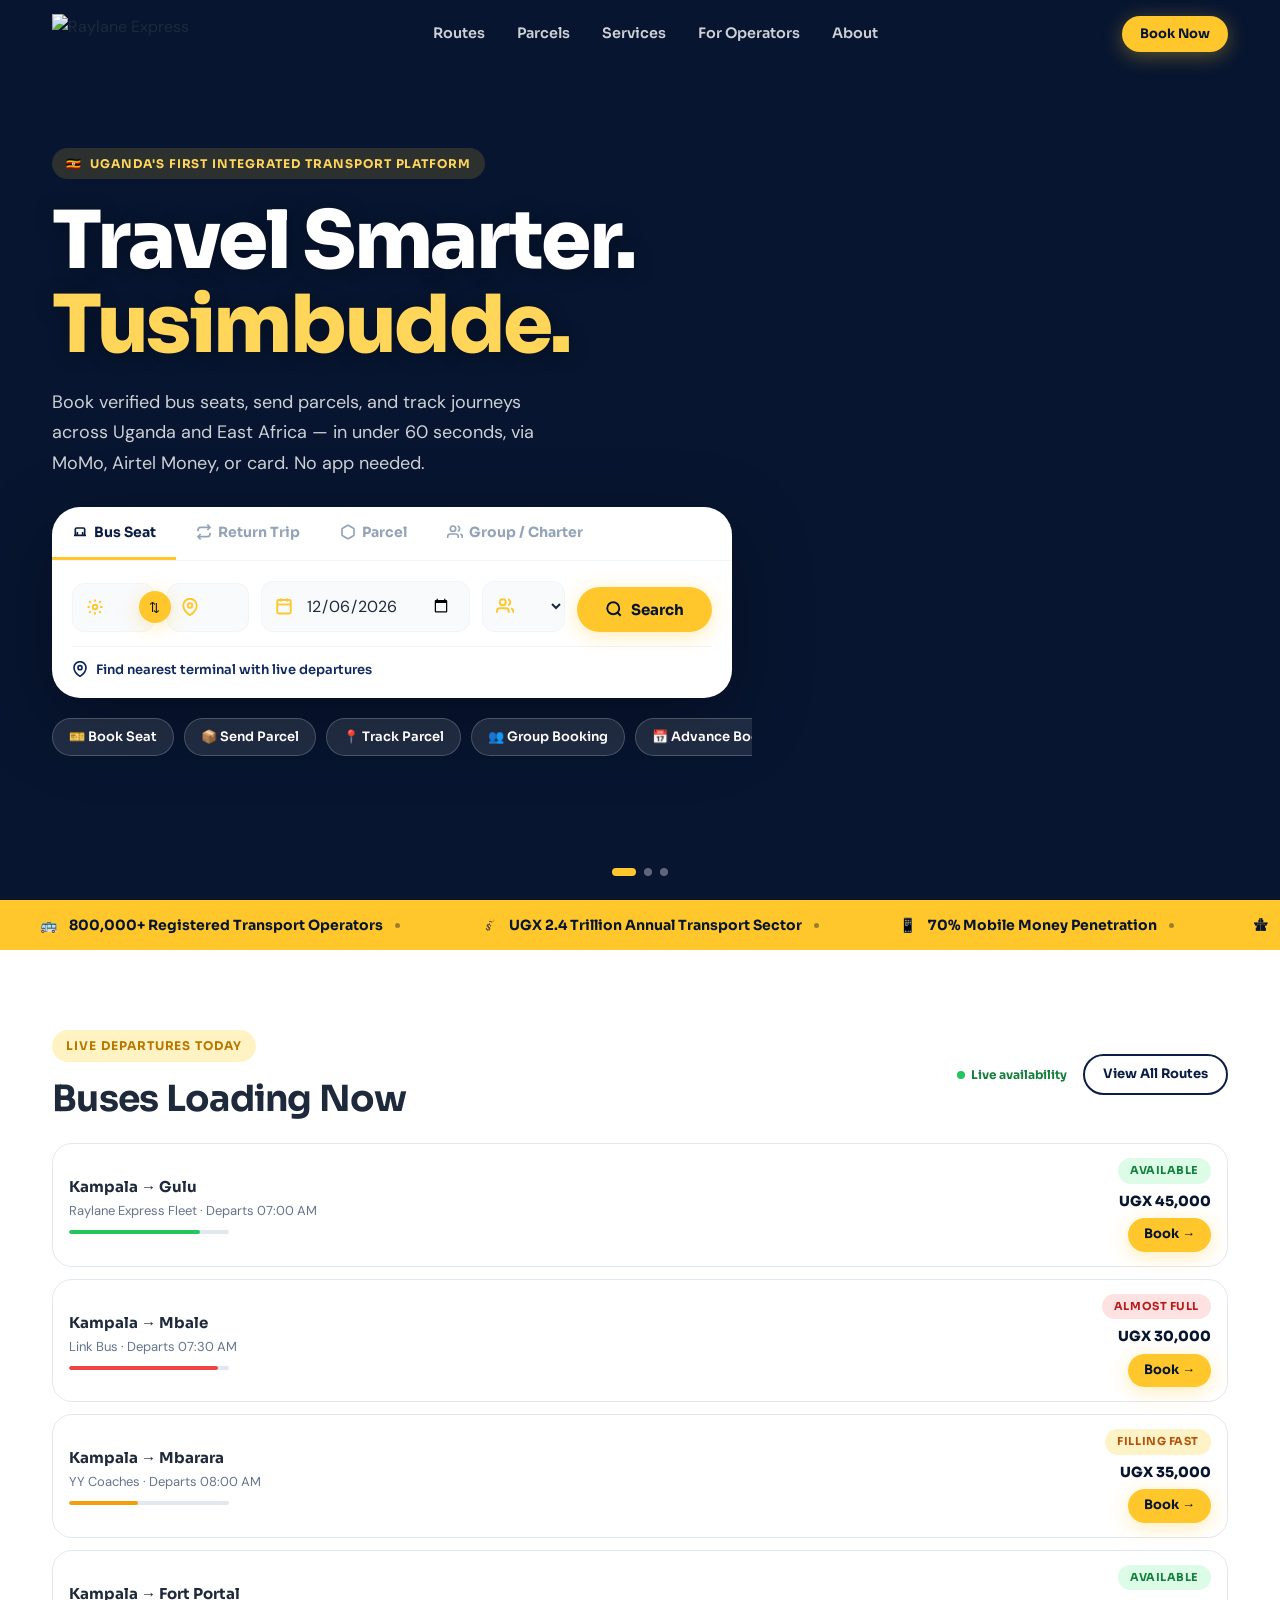
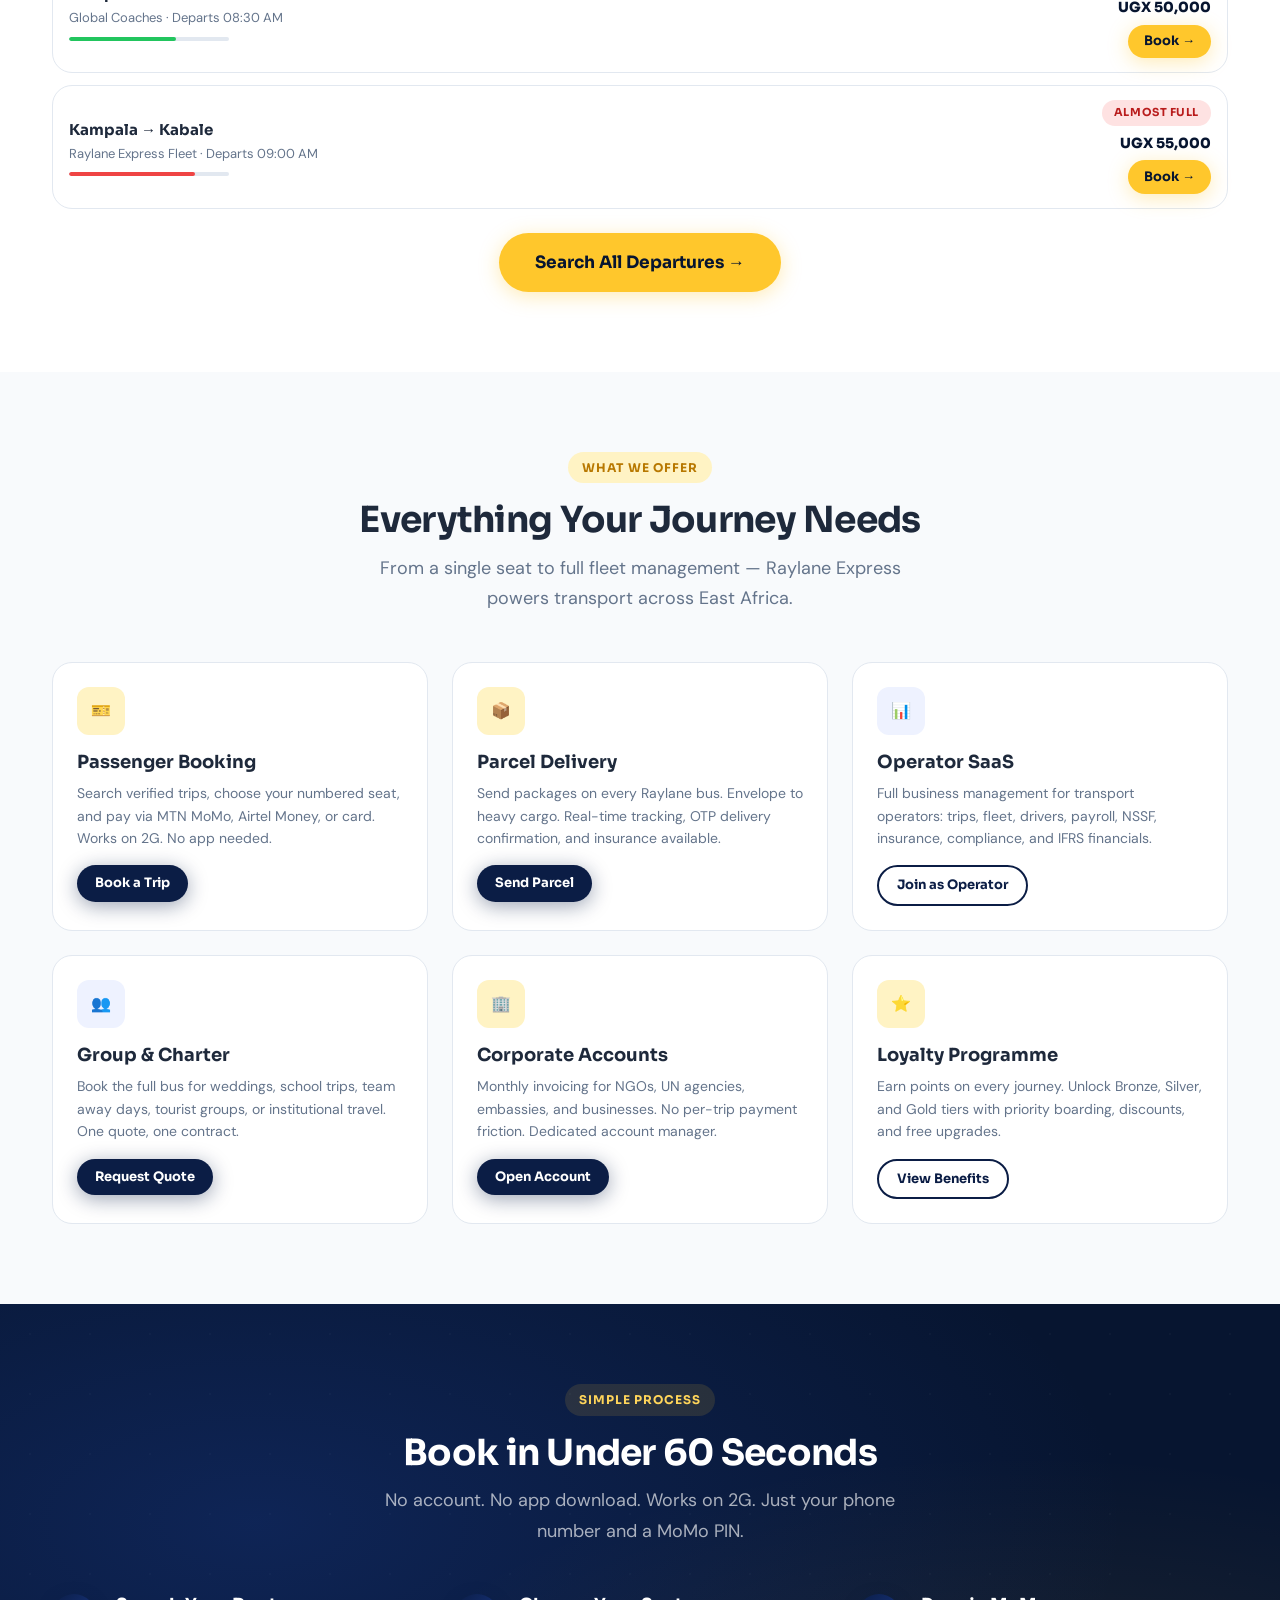
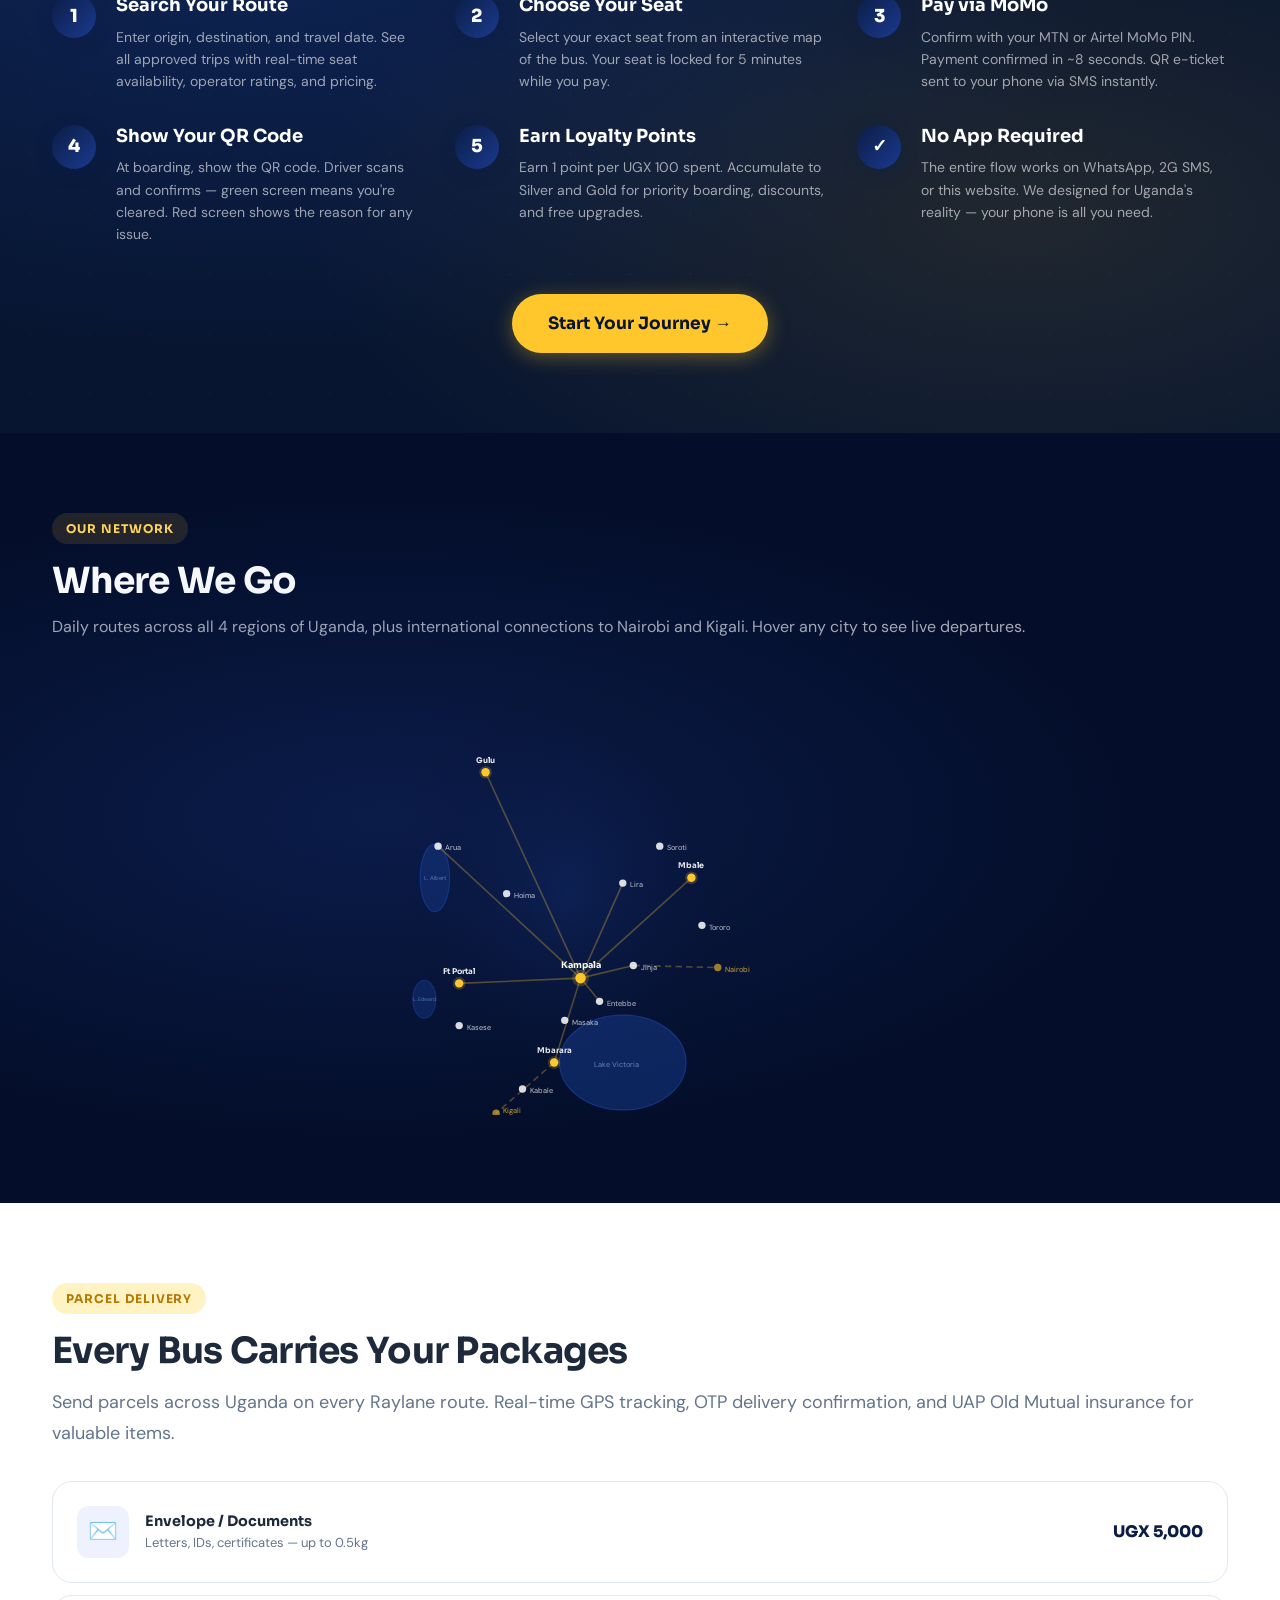
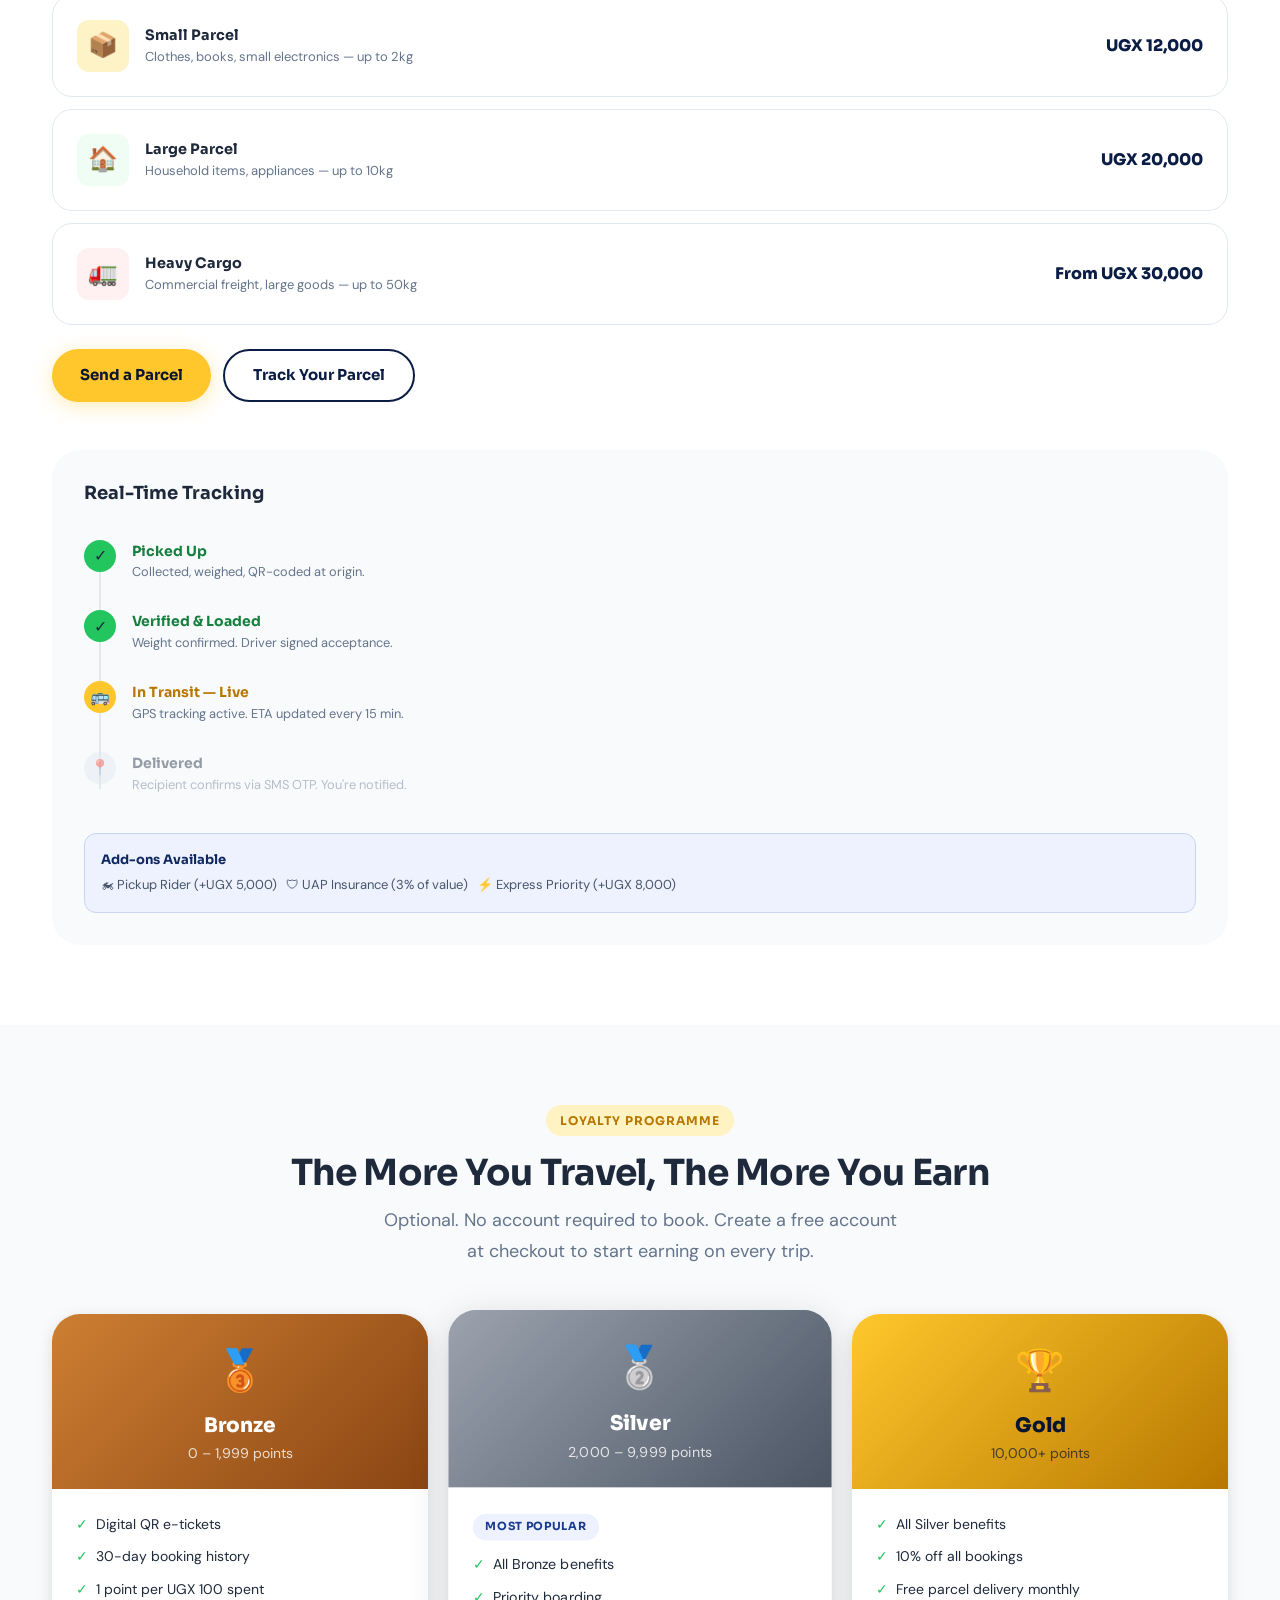
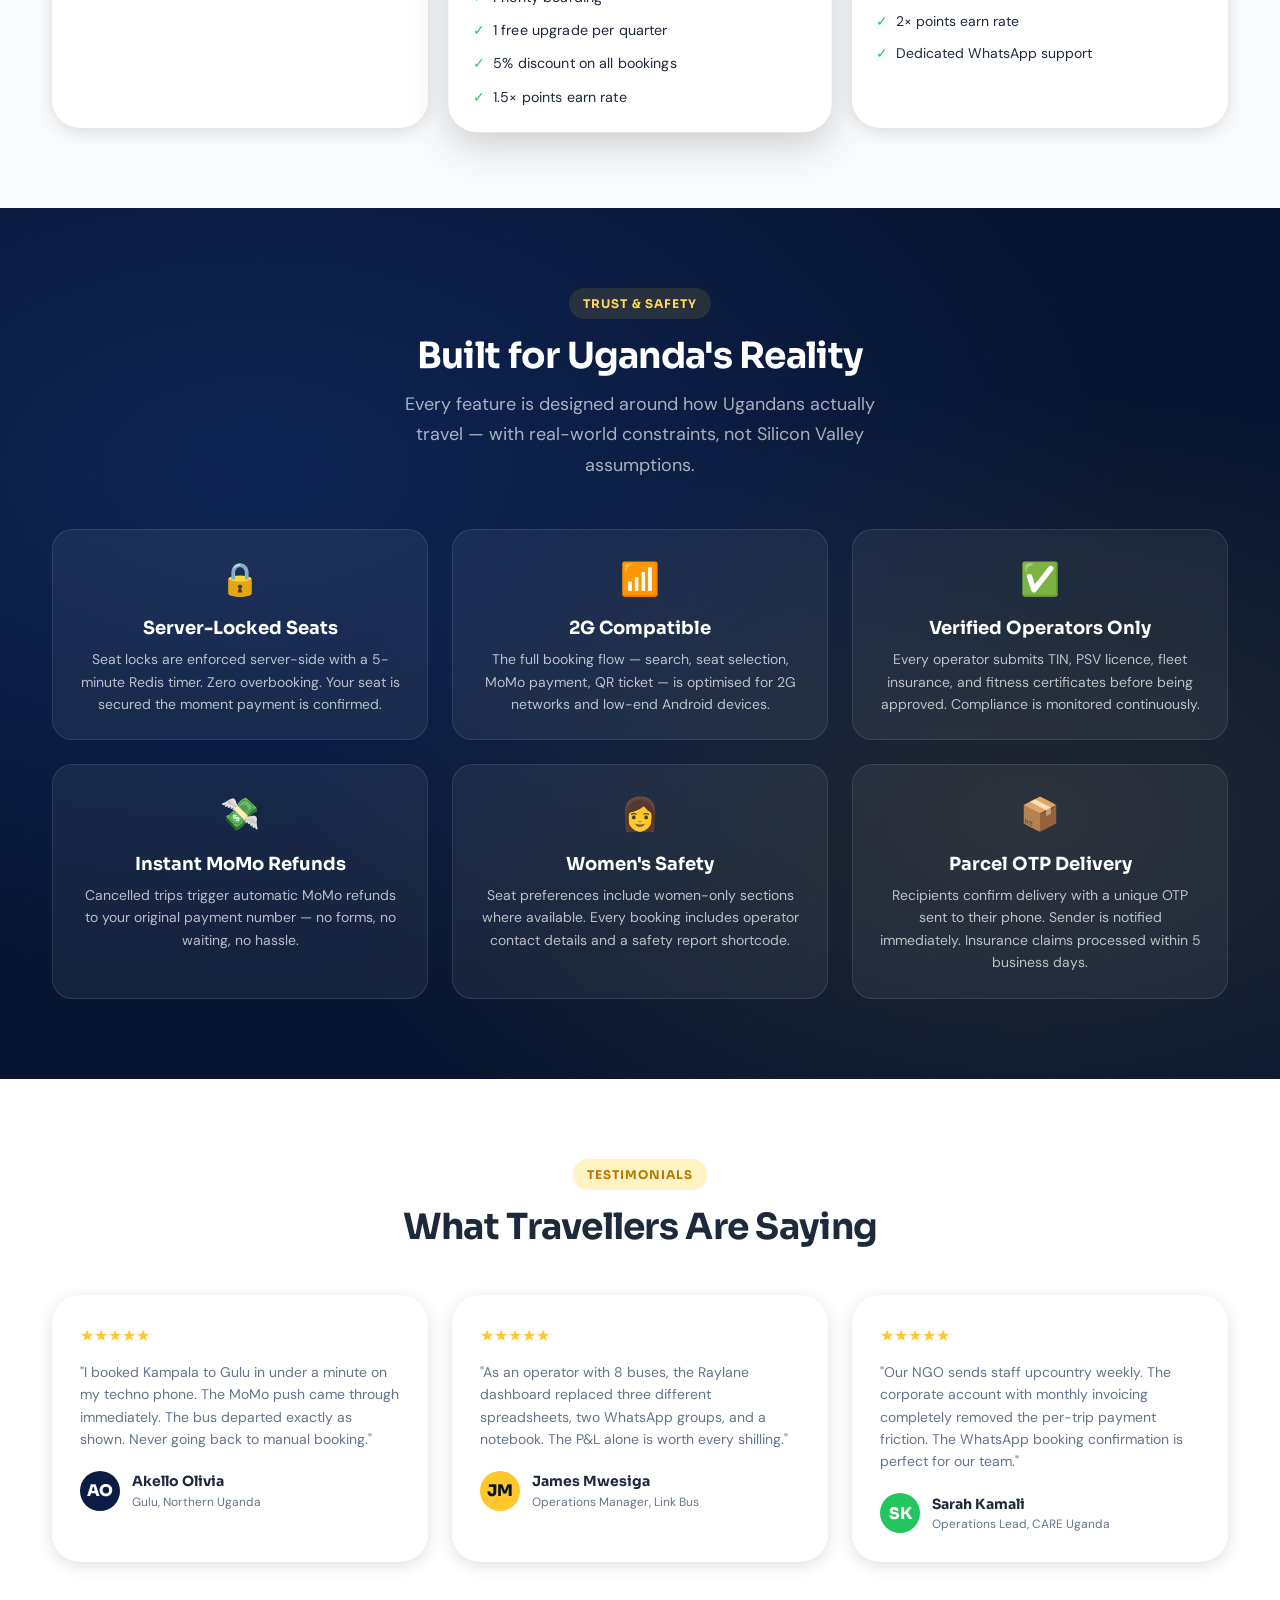
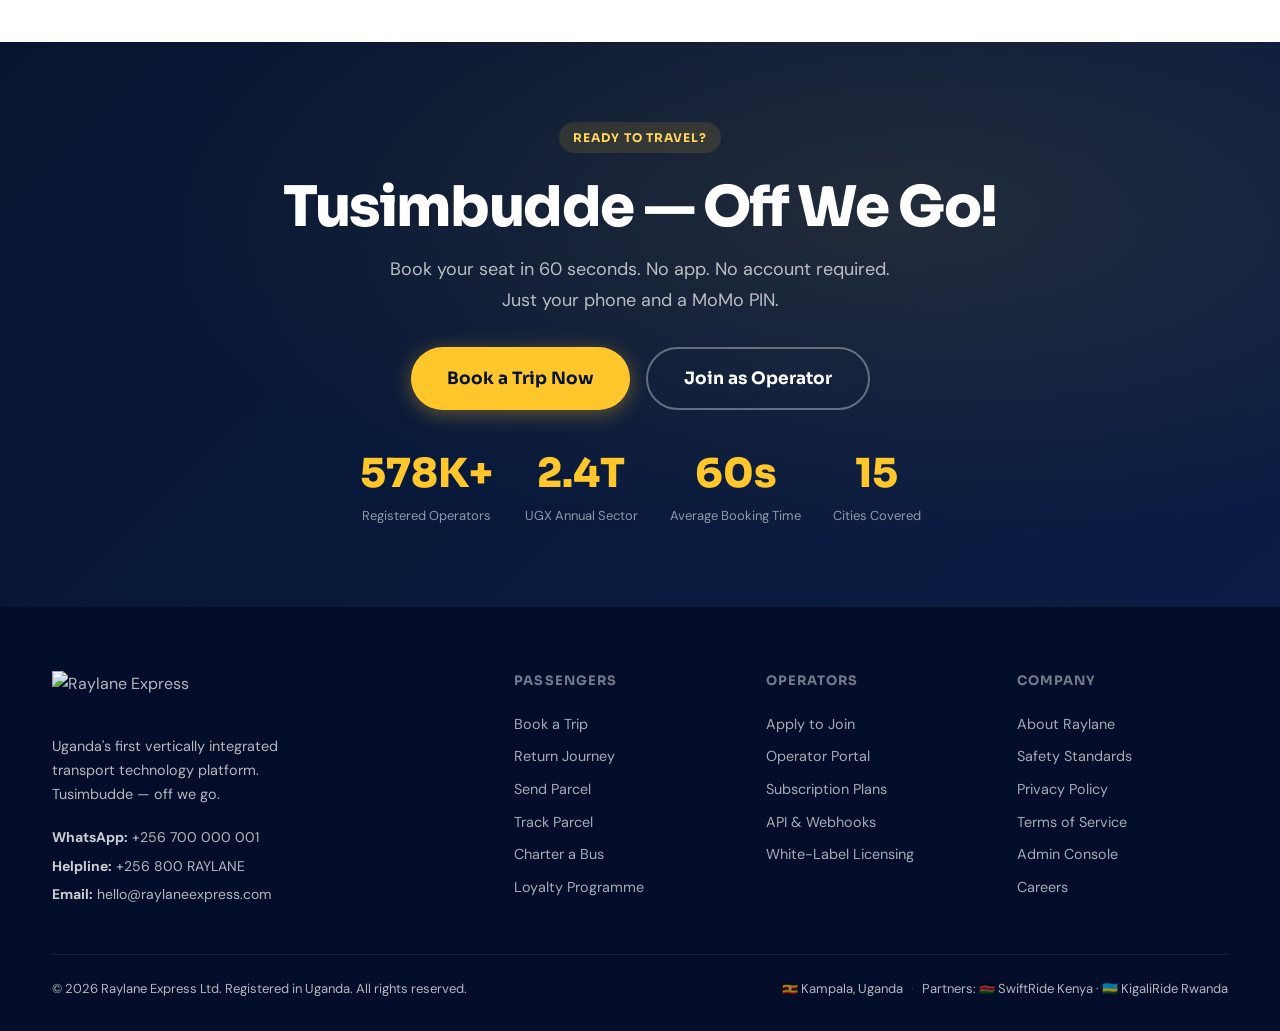
==== index.html @ 6b81fa7b "Add files via upload AA1" ====
<!DOCTYPE html>
<html lang="en">
<head>
<meta charset="UTF-8">
<meta name="viewport" content="width=device-width, initial-scale=1.0, viewport-fit=cover">
<meta name="theme-color" content="#071530">
<meta name="description" content="Raylane Express — Uganda's premium transport platform. Book bus seats, send parcels, and manage fleet operations across East Africa. Tusimbudde!">
<meta property="og:title" content="Raylane Express — Tusimbudde">
<meta property="og:description" content="Uganda's first vertically integrated transport technology platform.">
<meta property="og:image" content="https://images.unsplash.com/photo-1544620347-c4fd4a3d5957?w=1200">
<link rel="icon" type="image/png" href="Raylane_express.png">
<link rel="apple-touch-icon" href="Raylane_express.png">
<title>Raylane Express — Tusimbudde</title>
<link rel="preconnect" href="https://fonts.googleapis.com">
<link rel="preconnect" href="https://fonts.gstatic.com" crossorigin>
<link href="https://fonts.googleapis.com/css2?family=Sora:wght@300;400;500;600;700;800&family=DM+Sans:wght@300;400;500;600;700&display=swap" rel="stylesheet">
<link rel="stylesheet" href="styles.css">
<style>
/* ── PAGE-SPECIFIC OVERRIDES ── */

/* Hero slides */
.hero {
  min-height: 100svh;
  position: relative;
}
.hero-slides {
  position: absolute;
  inset: 0;
  z-index: 0;
}
.hero-slide {
  position: absolute;
  inset: 0;
  background-size: cover;
  background-position: center;
  opacity: 0;
  transition: opacity 1.2s ease;
}
.hero-slide.active { opacity: 1; }

.hero-overlay {
  position: absolute;
  inset: 0;
  background:
    linear-gradient(to right, rgba(7,21,48,0.90) 0%, rgba(7,21,48,0.50) 100%),
    linear-gradient(to top, rgba(7,21,48,0.70) 0%, transparent 50%);
  z-index: 1;
}

.hero-content {
  position: relative;
  z-index: 2;
  padding: 100px 0 120px;
}

@media (min-width: 768px) {
  .hero-content { padding: 120px 0 80px; }
}

/* Slide indicators */
.slide-indicators {
  position: absolute;
  bottom: 1.5rem;
  left: 50%;
  transform: translateX(-50%);
  display: flex;
  gap: 0.5rem;
  z-index: 3;
}
.slide-dot {
  width: 8px; height: 8px;
  border-radius: 50%;
  background: rgba(255,255,255,0.35);
  cursor: pointer;
  transition: all 0.3s ease;
}
.slide-dot.active {
  width: 24px;
  border-radius: 4px;
  background: var(--gold-500);
}

/* Map section */
.map-section {
  background: var(--blue-950);
  padding: 5rem 0;
  position: relative;
  overflow: hidden;
}
.map-section::before {
  content: '';
  position: absolute;
  inset: 0;
  background-image: radial-gradient(at 30% 50%, rgba(37,83,199,0.2) 0%, transparent 60%);
}

.uganda-map-container {
  position: relative;
  width: 100%;
  max-width: 520px;
  margin: 0 auto;
}

.map-city-panel {
  background: rgba(255,255,255,0.07);
  backdrop-filter: blur(16px);
  border: 1px solid rgba(255,255,255,0.12);
  border-radius: var(--radius-xl);
  padding: 1.25rem;
  color: var(--white);
  transition: all 0.3s ease;
}

/* Route cards strip */
.routes-strip {
  display: flex;
  gap: 1rem;
  overflow-x: auto;
  padding-bottom: 0.5rem;
  scrollbar-width: none;
}
.routes-strip::-webkit-scrollbar { display: none; }

.route-card {
  flex-shrink: 0;
  width: 200px;
  border-radius: var(--radius-lg);
  overflow: hidden;
  position: relative;
  cursor: pointer;
  transition: transform 0.2s ease;
}
.route-card:hover { transform: translateY(-4px); }
.route-card-img {
  width: 100%;
  aspect-ratio: 4/3;
  object-fit: cover;
}
.route-card-info {
  position: absolute;
  bottom: 0; left: 0; right: 0;
  background: linear-gradient(to top, rgba(7,21,48,0.92), transparent);
  padding: 1.25rem 0.875rem 0.875rem;
  color: var(--white);
}

/* Operators section */
.operator-card {
  background: var(--white);
  border: 1.5px solid var(--gray-200);
  border-radius: var(--radius-lg);
  padding: 1.5rem;
  display: flex;
  flex-direction: column;
  gap: 0.5rem;
  transition: all 0.25s ease;
}
.operator-card:hover {
  border-color: var(--gold-500);
  box-shadow: 0 8px 30px rgba(255,199,44,0.12);
  transform: translateY(-2px);
}

/* How it works steps */
.how-step {
  display: flex;
  gap: 1.25rem;
  align-items: flex-start;
}
.step-num {
  width: 44px; height: 44px;
  flex-shrink: 0;
  background: linear-gradient(135deg, var(--blue-800), var(--blue-600));
  color: var(--white);
  border-radius: 50%;
  display: flex; align-items: center; justify-content: center;
  font-family: var(--font-display);
  font-size: 1.125rem;
  font-weight: 800;
  box-shadow: 0 4px 16px rgba(11,29,69,0.35);
}

/* Testimonials */
.testimonial-card {
  background: var(--white);
  border-radius: var(--radius-xl);
  padding: 1.75rem;
  box-shadow: var(--shadow-md);
  transition: transform 0.2s ease;
}
.testimonial-card:hover { transform: translateY(-3px); }

/* Parcel pricing */
.parcel-tier {
  background: var(--white);
  border: 1.5px solid var(--gray-200);
  border-radius: var(--radius-lg);
  padding: 1.5rem;
  display: flex;
  align-items: center;
  gap: 1rem;
  transition: all 0.2s ease;
}
.parcel-tier:hover {
  border-color: var(--blue-400);
  box-shadow: var(--shadow-md);
}
.parcel-icon {
  width: 52px; height: 52px;
  border-radius: var(--radius-md);
  display: flex; align-items: center; justify-content: center;
  font-size: 1.5rem;
  flex-shrink: 0;
}

/* Trust cards */
.trust-card {
  background: rgba(255,255,255,0.06);
  border: 1px solid rgba(255,255,255,0.10);
  border-radius: var(--radius-lg);
  padding: 1.5rem;
  text-align: center;
  color: var(--white);
  transition: all 0.25s ease;
}
.trust-card:hover {
  background: rgba(255,255,255,0.10);
  transform: translateY(-2px);
}
.trust-card .icon {
  font-size: 2rem;
  margin-bottom: 0.75rem;
  display: block;
}

/* Departures live strip */
.departures-strip {
  display: flex;
  flex-direction: column;
  gap: 0.75rem;
}
.departure-row {
  display: flex;
  align-items: center;
  justify-content: space-between;
  padding: 0.875rem 1rem;
  background: var(--white);
  border: 1px solid var(--gray-200);
  border-radius: var(--radius-lg);
  gap: 0.75rem;
  cursor: pointer;
  transition: all 0.2s ease;
}
.departure-row:hover {
  border-color: var(--blue-400);
  box-shadow: var(--shadow-sm);
}

/* Footer */
footer {
  background: var(--blue-950);
  color: rgba(255,255,255,0.70);
  padding: 4rem 0 2rem;
}
.footer-grid {
  display: grid;
  grid-template-columns: 1fr;
  gap: 2.5rem;
}
@media (min-width: 640px) { .footer-grid { grid-template-columns: 1fr 1fr; } }
@media (min-width: 1024px) { .footer-grid { grid-template-columns: 2fr 1fr 1fr 1fr; } }
.footer-heading {
  font-family: var(--font-display);
  font-size: 0.8125rem;
  font-weight: 700;
  letter-spacing: 0.08em;
  text-transform: uppercase;
  color: rgba(255,255,255,0.45);
  margin-bottom: 1rem;
}
.footer-link {
  display: block;
  font-size: 0.9rem;
  color: rgba(255,255,255,0.65);
  padding: 0.3rem 0;
  transition: color 0.2s ease;
  text-decoration: none;
}
.footer-link:hover { color: var(--gold-400); }
.footer-bottom {
  border-top: 1px solid rgba(255,255,255,0.08);
  padding-top: 1.5rem;
  margin-top: 3rem;
  display: flex;
  flex-direction: column;
  gap: 0.75rem;
  align-items: center;
  text-align: center;
  font-size: 0.8125rem;
}
@media (min-width: 768px) {
  .footer-bottom { flex-direction: row; justify-content: space-between; text-align: left; }
}

/* Loyalty tiers */
.loyalty-tier {
  background: var(--white);
  border-radius: var(--radius-xl);
  overflow: hidden;
  box-shadow: var(--shadow-md);
  transition: transform 0.25s ease;
}
.loyalty-tier:hover { transform: translateY(-4px); }
.loyalty-tier-header {
  padding: 1.5rem;
  color: var(--white);
  text-align: center;
}
.loyalty-tier-body {
  padding: 1.5rem;
}

/* Nearby terminal */
#nearbyTerminalCard {
  display: none;
}
#nearbyTerminalCard.visible {
  display: flex;
}
</style>
</head>
<body>

<!-- ═══════════════════════════════════════════
     NAVBAR
═══════════════════════════════════════════ -->
<nav class="navbar" role="navigation" aria-label="Main navigation">
  <div class="navbar-inner">
    <a href="index.html" class="navbar-logo" aria-label="Raylane Express Home">
      <img src="Raylane_express.png" alt="Raylane Express" height="40">
    </a>

    <div class="navbar-links">
      <a href="#routes">Routes</a>
      <a href="#parcels">Parcels</a>
      <a href="#services">Services</a>
      <a href="apply.html">For Operators</a>
      <a href="#about">About</a>
    </div>

    <div class="navbar-actions">
      <a href="book.html" class="btn btn-gold btn-sm">Book Now</a>
      <a href="operator.html" class="btn btn-ghost btn-sm" style="display:none;" id="navOperatorBtn">Operator Portal</a>
      <button class="mobile-menu-btn" aria-label="Open menu" aria-expanded="false">
        <span></span><span></span><span></span>
      </button>
    </div>
  </div>
</nav>

<!-- Mobile Drawer -->
<div class="mobile-drawer" id="mobileDrawer" role="dialog" aria-modal="true" aria-label="Navigation menu">
  <div class="mobile-drawer-overlay"></div>
  <div class="mobile-drawer-panel">
    <div style="display:flex;justify-content:space-between;align-items:center;">
      <img src="Raylane_express.png" alt="Raylane Express" style="height:32px;">
      <button class="mobile-drawer-close" aria-label="Close menu" style="background:none;border:none;color:rgba(255,255,255,0.7);font-size:1.5rem;cursor:pointer;">&times;</button>
    </div>
    <nav class="mobile-drawer-links" aria-label="Mobile navigation">
      <a href="index.html">🏠 Home</a>
      <a href="book.html">🎫 Book a Trip</a>
      <a href="#routes">🗺 Routes</a>
      <a href="#parcels">📦 Send Parcel</a>
      <a href="#services">⭐ Services</a>
      <a href="apply.html">🚌 Join as Operator</a>
      <a href="operator.html">💼 Operator Portal</a>
      <a href="admin.html">⚙️ Admin Console</a>
      <a href="#about">ℹ️ About</a>
    </nav>
    <div style="margin-top:2rem;">
      <a href="book.html" class="btn btn-gold w-full" style="width:100%;justify-content:center;">Book a Trip Now →</a>
    </div>
    <div style="margin-top:1rem;padding:1rem;background:rgba(255,199,44,0.08);border-radius:12px;border:1px solid rgba(255,199,44,0.15);">
      <div style="font-family:var(--font-display);font-size:0.75rem;font-weight:700;color:var(--gold-500);margin-bottom:0.5rem;">NEED HELP?</div>
      <div style="font-size:0.875rem;color:rgba(255,255,255,0.7);">WhatsApp: <strong style="color:white;">+256 700 000 001</strong></div>
      <div style="font-size:0.875rem;color:rgba(255,255,255,0.7);">SMS / Call: <strong style="color:white;">+256 800 RAYLANE</strong></div>
    </div>
  </div>
</div>

<!-- ═══════════════════════════════════════════
     HERO SECTION
═══════════════════════════════════════════ -->
<section class="hero" aria-label="Book your journey">
  <div class="hero-slides" id="heroSlides" aria-hidden="true">
    <div class="hero-slide active" style="background-image:url('https://images.unsplash.com/photo-1544620347-c4fd4a3d5957?auto=format&fit=crop&w=1400&q=80')"></div>
    <div class="hero-slide"        style="background-image:url('https://images.unsplash.com/photo-1484503793037-5c9644d6a36a?auto=format&fit=crop&w=1400&q=80')"></div>
    <div class="hero-slide"        style="background-image:url('https://images.unsplash.com/photo-1506905925346-21bda4d32df4?auto=format&fit=crop&w=1400&q=80')"></div>
  </div>
  <div class="hero-overlay" aria-hidden="true"></div>

  <div class="hero-content">
    <div class="container">
      <div style="max-width:700px;margin-bottom:2rem;">
        <div class="section-label" style="background:rgba(255,199,44,0.15);color:var(--gold-400);margin-bottom:1.25rem;">
          <span>🇺🇬</span> Uganda's First Integrated Transport Platform
        </div>
        <h1 class="display-xl text-white" style="margin-bottom:1.25rem;text-shadow:0 2px 20px rgba(0,0,0,0.3);">
          Travel Smarter.<br><span style="color:var(--gold-400);">Tusimbudde.</span>
        </h1>
        <p class="body-lg" style="color:rgba(255,255,255,0.80);max-width:520px;margin-bottom:1.75rem;">
          Book verified bus seats, send parcels, and track journeys across Uganda and East Africa — in under 60 seconds, via MoMo, Airtel Money, or card. No app needed.
        </p>

        <!-- Search Widget -->
        <div class="search-widget" style="max-width:680px;">
          <div class="search-tabs" role="tablist">
            <button class="search-tab active" data-tab="seat" role="tab" aria-selected="true">
              <svg width="16" height="16" viewBox="0 0 24 24" fill="none" stroke="currentColor" stroke-width="2.5"><path d="M3 17h18M5 17V8a2 2 0 012-2h10a2 2 0 012 2v9"/><path d="M8 17v-5M16 17v-5"/></svg>
              Bus Seat
            </button>
            <button class="search-tab" data-tab="return" role="tab" aria-selected="false">
              <svg width="16" height="16" viewBox="0 0 24 24" fill="none" stroke="currentColor" stroke-width="2.5"><polyline points="17 1 21 5 17 9"/><path d="M3 11V9a4 4 0 014-4h14M7 23l-4-4 4-4"/><path d="M21 13v2a4 4 0 01-4 4H3"/></svg>
              Return Trip
            </button>
            <button class="search-tab" data-tab="parcel" role="tab" aria-selected="false">
              <svg width="16" height="16" viewBox="0 0 24 24" fill="none" stroke="currentColor" stroke-width="2.5"><path d="M21 16V8a2 2 0 00-1-1.73l-7-4a2 2 0 00-2 0l-7 4A2 2 0 003 8v8a2 2 0 001 1.73l7 4a2 2 0 002 0l7-4A2 2 0 0021 16z"/></svg>
              Parcel
            </button>
            <button class="search-tab" data-tab="charter" role="tab" aria-selected="false">
              <svg width="16" height="16" viewBox="0 0 24 24" fill="none" stroke="currentColor" stroke-width="2.5"><path d="M17 21v-2a4 4 0 00-4-4H5a4 4 0 00-4 4v2"/><circle cx="9" cy="7" r="4"/><path d="M23 21v-2a4 4 0 00-3-3.87"/><path d="M16 3.13a4 4 0 010 7.75"/></svg>
              Group / Charter
            </button>
          </div>

          <div class="search-body">
            <!-- Seat / Return panel -->
            <div class="search-panel" id="seatPanel" data-panel="seat">
              <form action="book.html" method="GET" onsubmit="return handleSearch(event, 'seat')">
                <div class="search-fields">
                  <div class="search-field-wrapper" style="position:relative;">
                    <svg class="search-field-icon" viewBox="0 0 24 24" fill="none" stroke="currentColor" stroke-width="2.5"><circle cx="12" cy="12" r="3"/><path d="M12 2v3M12 19v3M4.22 4.22l2.12 2.12M17.66 17.66l2.12 2.12M2 12h3M19 12h3M4.22 19.78l2.12-2.12M17.66 6.34l2.12-2.12"/></svg>
                    <button type="button" class="swap-btn" aria-label="Swap origin and destination">⇅</button>
                    <input type="text" name="from" id="from" class="form-input" placeholder="Departure city" required autocomplete="off" list="cityList">
                  </div>
                  <div class="search-field-wrapper">
                    <svg class="search-field-icon" viewBox="0 0 24 24" fill="none" stroke="currentColor" stroke-width="2.5"><path d="M21 10c0 7-9 13-9 13s-9-6-9-13a9 9 0 0118 0z"/><circle cx="12" cy="10" r="3"/></svg>
                    <input type="text" name="to" id="to" class="form-input" placeholder="Destination city" required autocomplete="off" list="cityList">
                  </div>
                  <div class="search-field-wrapper">
                    <svg class="search-field-icon" viewBox="0 0 24 24" fill="none" stroke="currentColor" stroke-width="2.5"><rect x="3" y="4" width="18" height="18" rx="2" ry="2"/><line x1="16" y1="2" x2="16" y2="6"/><line x1="8" y1="2" x2="8" y2="6"/><line x1="3" y1="10" x2="21" y2="10"/></svg>
                    <input type="date" name="date" id="travelDate" class="form-input" required>
                  </div>
                  <div class="search-field-wrapper">
                    <svg class="search-field-icon" viewBox="0 0 24 24" fill="none" stroke="currentColor" stroke-width="2.5"><path d="M17 21v-2a4 4 0 00-4-4H5a4 4 0 00-4 4v2"/><circle cx="9" cy="7" r="4"/><path d="M23 21v-2a4 4 0 00-3-3.87M16 3.13a4 4 0 010 7.75"/></svg>
                    <select name="passengers" class="form-input form-select" aria-label="Number of passengers">
                      <option value="1">1 Passenger</option>
                      <option value="2">2 Passengers</option>
                      <option value="3">3 Passengers</option>
                      <option value="4">4 Passengers</option>
                      <option value="5">5 Passengers</option>
                      <option value="6+">6+ (Group)</option>
                    </select>
                  </div>
                  <button type="submit" class="btn btn-gold" style="width:100%;justify-content:center;">
                    <svg width="18" height="18" viewBox="0 0 24 24" fill="none" stroke="currentColor" stroke-width="2.5"><circle cx="11" cy="11" r="8"/><line x1="21" y1="21" x2="16.65" y2="16.65"/></svg>
                    Search
                  </button>
                </div>
              </form>
            </div>

            <!-- Return panel -->
            <div class="search-panel" id="returnPanel" data-panel="return" style="display:none;">
              <form action="book.html" method="GET" onsubmit="return handleSearch(event, 'return')">
                <div class="search-fields">
                  <div class="search-field-wrapper" style="position:relative;">
                    <svg class="search-field-icon" viewBox="0 0 24 24" fill="none" stroke="currentColor" stroke-width="2.5"><circle cx="12" cy="12" r="3"/><path d="M12 2v3"/></svg>
                    <button type="button" class="swap-btn" aria-label="Swap">⇅</button>
                    <input type="text" name="from" class="form-input" placeholder="Departure city" required autocomplete="off" list="cityList">
                  </div>
                  <div class="search-field-wrapper">
                    <svg class="search-field-icon" viewBox="0 0 24 24" fill="none" stroke="currentColor" stroke-width="2.5"><path d="M21 10c0 7-9 13-9 13s-9-6-9-13a9 9 0 0118 0z"/><circle cx="12" cy="10" r="3"/></svg>
                    <input type="text" name="to" class="form-input" placeholder="Destination city" required autocomplete="off" list="cityList">
                  </div>
                  <div class="search-field-wrapper">
                    <svg class="search-field-icon" viewBox="0 0 24 24" fill="none" stroke="currentColor" stroke-width="2.5"><rect x="3" y="4" width="18" height="18" rx="2" ry="2"/><line x1="16" y1="2" x2="16" y2="6"/></svg>
                    <input type="date" name="date" class="form-input" placeholder="Departure" required>
                  </div>
                  <div class="search-field-wrapper">
                    <svg class="search-field-icon" viewBox="0 0 24 24" fill="none" stroke="currentColor" stroke-width="2.5"><rect x="3" y="4" width="18" height="18" rx="2" ry="2"/><line x1="8" y1="2" x2="8" y2="6"/></svg>
                    <input type="date" name="returnDate" class="form-input" placeholder="Return date" required>
                  </div>
                  <button type="submit" class="btn btn-gold" style="width:100%;justify-content:center;">Search Return →</button>
                </div>
              </form>
            </div>

            <!-- Parcel panel -->
            <div class="search-panel" id="parcelPanel" data-panel="parcel" style="display:none;">
              <form action="book.html" method="GET" onsubmit="return handleSearch(event, 'parcel')">
                <input type="hidden" name="type" value="parcel">
                <div class="search-fields">
                  <div class="search-field-wrapper">
                    <svg class="search-field-icon" viewBox="0 0 24 24" fill="none" stroke="currentColor" stroke-width="2.5"><circle cx="12" cy="12" r="3"/></svg>
                    <input type="text" name="from" class="form-input" placeholder="Sending from" required autocomplete="off" list="cityList">
                  </div>
                  <div class="search-field-wrapper">
                    <svg class="search-field-icon" viewBox="0 0 24 24" fill="none" stroke="currentColor" stroke-width="2.5"><path d="M21 10c0 7-9 13-9 13s-9-6-9-13a9 9 0 0118 0z"/></svg>
                    <input type="text" name="to" class="form-input" placeholder="Delivering to" required autocomplete="off" list="cityList">
                  </div>
                  <div class="search-field-wrapper">
                    <svg class="search-field-icon" viewBox="0 0 24 24" fill="none" stroke="currentColor" stroke-width="2.5"><path d="M21 16V8a2 2 0 00-1-1.73l-7-4a2 2 0 00-2 0l-7 4A2 2 0 003 8v8a2 2 0 001 1.73l7 4"/></svg>
                    <select name="weight" class="form-input form-select" aria-label="Parcel weight">
                      <option value="0.5">Envelope / Docs (≤0.5kg) — UGX 5,000</option>
                      <option value="2">Small Parcel (≤2kg) — UGX 12,000</option>
                      <option value="10">Large Parcel (≤10kg) — UGX 20,000</option>
                      <option value="50">Heavy Cargo (≤50kg) — From UGX 30,000</option>
                    </select>
                  </div>
                  <button type="submit" class="btn btn-gold" style="width:100%;justify-content:center;">Send Parcel →</button>
                </div>
              </form>
            </div>

            <!-- Charter panel -->
            <div class="search-panel" data-panel="charter" style="display:none;padding-bottom:0.25rem;">
              <div style="display:grid;grid-template-columns:1fr 1fr;gap:0.75rem;margin-bottom:0.75rem;">
                <div class="search-field-wrapper">
                  <svg class="search-field-icon" viewBox="0 0 24 24" fill="none" stroke="currentColor" stroke-width="2.5"><circle cx="12" cy="12" r="3"/></svg>
                  <input type="text" class="form-input" placeholder="Departure" autocomplete="off" list="cityList">
                </div>
                <div class="search-field-wrapper">
                  <svg class="search-field-icon" viewBox="0 0 24 24" fill="none" stroke="currentColor" stroke-width="2.5"><path d="M21 10c0 7-9 13-9 13"/></svg>
                  <input type="text" class="form-input" placeholder="Destination" autocomplete="off" list="cityList">
                </div>
                <div class="search-field-wrapper">
                  <svg class="search-field-icon" viewBox="0 0 24 24" fill="none" stroke="currentColor" stroke-width="2.5"><rect x="3" y="4" width="18" height="18" rx="2"/></svg>
                  <input type="date" class="form-input">
                </div>
                <div class="search-field-wrapper">
                  <svg class="search-field-icon" viewBox="0 0 24 24" fill="none" stroke="currentColor" stroke-width="2.5"><path d="M17 21v-2a4 4 0 00-4-4H5a4 4 0 00-4 4v2"/></svg>
                  <select class="form-input form-select"><option>10–20 People</option><option>20–40 People</option><option>40–67 People</option><option>Multiple Buses</option></select>
                </div>
              </div>
              <button class="btn btn-gold" style="width:100%;justify-content:center;" onclick="Modal.open('charterModal')">Request Charter Quote →</button>
            </div>

            <!-- Nearby terminal button -->
            <div style="margin-top:0.875rem;padding-top:0.875rem;border-top:1px solid var(--gray-100);">
              <button type="button" onclick="detectNearbyTerminal()" style="display:flex;align-items:center;gap:0.5rem;background:none;border:none;cursor:pointer;color:var(--blue-700);font-family:var(--font-display);font-size:0.8125rem;font-weight:600;padding:0;">
                <svg width="16" height="16" viewBox="0 0 24 24" fill="none" stroke="currentColor" stroke-width="2.5"><path d="M21 10c0 7-9 13-9 13s-9-6-9-13a9 9 0 0118 0z"/><circle cx="12" cy="10" r="3"/></svg>
                Find nearest terminal with live departures
              </button>
              <div id="nearbyTerminalCard" class="nearbyTerminalCard" style="margin-top:0.75rem;padding:0.875rem;background:var(--blue-50);border:1.5px solid var(--blue-200);border-radius:var(--radius-md);align-items:center;justify-content:space-between;gap:0.75rem;flex-wrap:wrap;">
                <div>
                  <div id="nearbyName" style="font-family:var(--font-display);font-size:0.875rem;font-weight:700;color:var(--blue-900);"></div>
                  <div id="nearbyDist" style="font-size:0.8125rem;color:var(--gray-500);"></div>
                </div>
                <a id="nearbyMapsLink" href="#" target="_blank" class="btn btn-blue btn-sm">View on Maps →</a>
              </div>
            </div>
          </div>
        </div>

        <!-- Quick actions -->
        <div class="quick-actions" style="margin-top:1.25rem;" role="navigation" aria-label="Quick actions">
          <a href="book.html" class="quick-pill">🎫 Book Seat</a>
          <a href="book.html?type=parcel" class="quick-pill">📦 Send Parcel</a>
          <a href="book.html?type=track" class="quick-pill">📍 Track Parcel</a>
          <a href="book.html?type=group" class="quick-pill">👥 Group Booking</a>
          <a href="book.html?advance=true" class="quick-pill">📅 Advance Book</a>
          <a href="book.html?type=corporate" class="quick-pill">🏢 Corporate</a>
          <a href="apply.html" class="quick-pill">🚌 Join as Operator</a>
        </div>
      </div>
    </div>
  </div>

  <!-- Slide indicators -->
  <div class="slide-indicators" aria-hidden="true">
    <div class="slide-dot active" onclick="setSlide(0)"></div>
    <div class="slide-dot" onclick="setSlide(1)"></div>
    <div class="slide-dot" onclick="setSlide(2)"></div>
  </div>
</section>

<!-- Datalist for autocomplete -->
<datalist id="cityList">
  <option value="Kampala"><option value="Entebbe"><option value="Jinja"><option value="Mbale">
  <option value="Tororo"><option value="Soroti"><option value="Lira"><option value="Gulu">
  <option value="Arua"><option value="Fort Portal"><option value="Kasese"><option value="Mbarara">
  <option value="Masaka"><option value="Kabale"><option value="Kisoro"><option value="Hoima">
  <option value="Masindi"><option value="Kotido"><option value="Moroto">
  <option value="Nairobi (Kenya)"><option value="Kigali (Rwanda)">
</datalist>

<!-- ═══════════════════════════════════════════
     STATS TICKER
═══════════════════════════════════════════ -->
<div class="stats-ticker" role="marquee" aria-label="Platform statistics">
  <div class="ticker-track" id="tickerTrack">
    <div class="ticker-item"><span>🚌</span> 800,000+ Registered Transport Operators <span class="dot"></span></div>
    <div class="ticker-item"><span>💰</span> UGX 2.4 Trillion Annual Transport Sector <span class="dot"></span></div>
    <div class="ticker-item"><span>📱</span> 70% Mobile Money Penetration <span class="dot"></span></div>
    <div class="ticker-item"><span>🛣</span> 92% of Freight Moves by Road <span class="dot"></span></div>
    <div class="ticker-item"><span>⚡</span> 60-Second Booking. Zero App Download. <span class="dot"></span></div>
    <div class="ticker-item"><span>🌍</span> Expanding: Kenya · Rwanda · South Sudan <span class="dot"></span></div>
    <div class="ticker-item"><span>🔒</span> 5-Minute Seat Lock. Instant MoMo Refunds. <span class="dot"></span></div>
    <!-- Duplicate for seamless loop -->
    <div class="ticker-item"><span>🚌</span> 800,000+ Registered Transport Operators <span class="dot"></span></div>
    <div class="ticker-item"><span>💰</span> UGX 2.4 Trillion Annual Transport Sector <span class="dot"></span></div>
    <div class="ticker-item"><span>📱</span> 70% Mobile Money Penetration <span class="dot"></span></div>
    <div class="ticker-item"><span>🛣</span> 92% of Freight Moves by Road <span class="dot"></span></div>
    <div class="ticker-item"><span>⚡</span> 60-Second Booking. Zero App Download. <span class="dot"></span></div>
    <div class="ticker-item"><span>🌍</span> Expanding: Kenya · Rwanda · South Sudan <span class="dot"></span></div>
    <div class="ticker-item"><span>🔒</span> 5-Minute Seat Lock. Instant MoMo Refunds. <span class="dot"></span></div>
  </div>
</div>

<!-- ═══════════════════════════════════════════
     LIVE DEPARTURES
═══════════════════════════════════════════ -->
<section class="section" id="departures">
  <div class="container">
    <div style="display:flex;align-items:center;justify-content:space-between;margin-bottom:1.5rem;flex-wrap:wrap;gap:1rem;">
      <div>
        <div class="section-label">Live Departures Today</div>
        <h2 class="display-md">Buses Loading Now</h2>
      </div>
      <div style="display:flex;align-items:center;gap:1rem;flex-wrap:wrap;">
        <div class="live-dot">Live availability</div>
        <a href="book.html" class="btn btn-outline btn-sm">View All Routes</a>
      </div>
    </div>

    <div class="departures-strip" id="departuresList">
      <!-- Populated by JS -->
    </div>

    <div style="margin-top:1.5rem;text-align:center;">
      <a href="book.html" class="btn btn-gold btn-lg">Search All Departures →</a>
    </div>
  </div>
</section>

<!-- ═══════════════════════════════════════════
     SERVICES GRID
═══════════════════════════════════════════ -->
<section class="section bg-gray-50" id="services">
  <div class="container">
    <div class="text-center" style="margin-bottom:3rem;">
      <div class="section-label" style="justify-content:center;">What We Offer</div>
      <h2 class="display-md" style="margin-bottom:0.75rem;">Everything Your Journey Needs</h2>
      <p class="body-lg text-muted" style="max-width:560px;margin:0 auto;">From a single seat to full fleet management — Raylane Express powers transport across East Africa.</p>
    </div>

    <div class="grid-3">
      <div class="card p-3 reveal">
        <div class="feature-icon">🎫</div>
        <h3 class="heading-md" style="margin-bottom:0.5rem;">Passenger Booking</h3>
        <p class="body-sm text-muted" style="margin-bottom:1rem;">Search verified trips, choose your numbered seat, and pay via MTN MoMo, Airtel Money, or card. Works on 2G. No app needed.</p>
        <a href="book.html" class="btn btn-blue btn-sm">Book a Trip</a>
      </div>
      <div class="card p-3 reveal">
        <div class="feature-icon">📦</div>
        <h3 class="heading-md" style="margin-bottom:0.5rem;">Parcel Delivery</h3>
        <p class="body-sm text-muted" style="margin-bottom:1rem;">Send packages on every Raylane bus. Envelope to heavy cargo. Real-time tracking, OTP delivery confirmation, and insurance available.</p>
        <a href="book.html?type=parcel" class="btn btn-blue btn-sm">Send Parcel</a>
      </div>
      <div class="card p-3 reveal">
        <div class="feature-icon blue">📊</div>
        <h3 class="heading-md" style="margin-bottom:0.5rem;">Operator SaaS</h3>
        <p class="body-sm text-muted" style="margin-bottom:1rem;">Full business management for transport operators: trips, fleet, drivers, payroll, NSSF, insurance, compliance, and IFRS financials.</p>
        <a href="apply.html" class="btn btn-outline btn-sm">Join as Operator</a>
      </div>
      <div class="card p-3 reveal">
        <div class="feature-icon blue">👥</div>
        <h3 class="heading-md" style="margin-bottom:0.5rem;">Group & Charter</h3>
        <p class="body-sm text-muted" style="margin-bottom:1rem;">Book the full bus for weddings, school trips, team away days, tourist groups, or institutional travel. One quote, one contract.</p>
        <a href="book.html?type=charter" class="btn btn-blue btn-sm">Request Quote</a>
      </div>
      <div class="card p-3 reveal">
        <div class="feature-icon">🏢</div>
        <h3 class="heading-md" style="margin-bottom:0.5rem;">Corporate Accounts</h3>
        <p class="body-sm text-muted" style="margin-bottom:1rem;">Monthly invoicing for NGOs, UN agencies, embassies, and businesses. No per-trip payment friction. Dedicated account manager.</p>
        <a href="#" class="btn btn-blue btn-sm" onclick="Modal.open('corporateModal')">Open Account</a>
      </div>
      <div class="card p-3 reveal">
        <div class="feature-icon">⭐</div>
        <h3 class="heading-md" style="margin-bottom:0.5rem;">Loyalty Programme</h3>
        <p class="body-sm text-muted" style="margin-bottom:1rem;">Earn points on every journey. Unlock Bronze, Silver, and Gold tiers with priority boarding, discounts, and free upgrades.</p>
        <a href="#loyalty" class="btn btn-outline btn-sm">View Benefits</a>
      </div>
    </div>
  </div>
</section>

<!-- ═══════════════════════════════════════════
     HOW IT WORKS
═══════════════════════════════════════════ -->
<section class="section bg-dark-pattern" id="how">
  <div class="container">
    <div style="text-align:center;margin-bottom:3rem;">
      <div class="section-label" style="justify-content:center;background:rgba(255,199,44,0.12);color:var(--gold-400);">Simple Process</div>
      <h2 class="display-md text-white" style="margin-bottom:0.75rem;">Book in Under 60 Seconds</h2>
      <p class="body-lg" style="color:rgba(255,255,255,0.65);max-width:520px;margin:0 auto;">No account. No app download. Works on 2G. Just your phone number and a MoMo PIN.</p>
    </div>

    <div class="grid-3" style="gap:2rem;">
      <div class="how-step reveal">
        <div class="step-num">1</div>
        <div>
          <h3 class="heading-md text-white" style="margin-bottom:0.5rem;">Search Your Route</h3>
          <p class="body-sm" style="color:rgba(255,255,255,0.60);">Enter origin, destination, and travel date. See all approved trips with real-time seat availability, operator ratings, and pricing.</p>
        </div>
      </div>
      <div class="how-step reveal">
        <div class="step-num">2</div>
        <div>
          <h3 class="heading-md text-white" style="margin-bottom:0.5rem;">Choose Your Seat</h3>
          <p class="body-sm" style="color:rgba(255,255,255,0.60);">Select your exact seat from an interactive map of the bus. Your seat is locked for 5 minutes while you pay.</p>
        </div>
      </div>
      <div class="how-step reveal">
        <div class="step-num">3</div>
        <div>
          <h3 class="heading-md text-white" style="margin-bottom:0.5rem;">Pay via MoMo</h3>
          <p class="body-sm" style="color:rgba(255,255,255,0.60);">Confirm with your MTN or Airtel MoMo PIN. Payment confirmed in ~8 seconds. QR e-ticket sent to your phone via SMS instantly.</p>
        </div>
      </div>
      <div class="how-step reveal">
        <div class="step-num">4</div>
        <div>
          <h3 class="heading-md text-white" style="margin-bottom:0.5rem;">Show Your QR Code</h3>
          <p class="body-sm" style="color:rgba(255,255,255,0.60);">At boarding, show the QR code. Driver scans and confirms — green screen means you're cleared. Red screen shows the reason for any issue.</p>
        </div>
      </div>
      <div class="how-step reveal">
        <div class="step-num">5</div>
        <div>
          <h3 class="heading-md text-white" style="margin-bottom:0.5rem;">Earn Loyalty Points</h3>
          <p class="body-sm" style="color:rgba(255,255,255,0.60);">Earn 1 point per UGX 100 spent. Accumulate to Silver and Gold for priority boarding, discounts, and free upgrades.</p>
        </div>
      </div>
      <div class="how-step reveal">
        <div class="step-num">✓</div>
        <div>
          <h3 class="heading-md text-white" style="margin-bottom:0.5rem;">No App Required</h3>
          <p class="body-sm" style="color:rgba(255,255,255,0.60);">The entire flow works on WhatsApp, 2G SMS, or this website. We designed for Uganda's reality — your phone is all you need.</p>
        </div>
      </div>
    </div>

    <div style="text-align:center;margin-top:3rem;">
      <a href="book.html" class="btn btn-gold btn-lg">Start Your Journey →</a>
    </div>
  </div>
</section>

<!-- ═══════════════════════════════════════════
     UGANDA ROUTE MAP
═══════════════════════════════════════════ -->
<section class="map-section" id="routes">
  <div class="container">
    <div style="display:grid;grid-template-columns:1fr;gap:3rem;align-items:start;" id="mapGrid">
      <div>
        <div class="section-label" style="background:rgba(255,199,44,0.12);color:var(--gold-400);">Our Network</div>
        <h2 class="display-md text-white" style="margin-bottom:0.75rem;">Where We Go</h2>
        <p class="body-md" style="color:rgba(255,255,255,0.65);margin-bottom:2rem;">Daily routes across all 4 regions of Uganda, plus international connections to Nairobi and Kigali. Hover any city to see live departures.</p>

        <!-- Map SVG -->
        <div class="uganda-map-container">
          <svg viewBox="0 0 360 420" xmlns="http://www.w3.org/2000/svg" style="width:100%;max-width:380px;" role="img" aria-label="Raylane Express route network across Uganda and East Africa">
            <!-- Uganda landmass -->
            <defs>
              <radialGradient id="mapGlow" cx="50%" cy="50%" r="50%">
                <stop offset="0%" stop-color="rgba(37,83,199,0.15)"/>
                <stop offset="100%" stop-color="transparent"/>
              </radialGradient>
            </defs>
            <rect width="360" height="420" fill="url(#mapGlow)"/>

            <!-- Water bodies -->
            <ellipse cx="230" cy="370" rx="60" ry="45" fill="rgba(37,99,235,0.25)" stroke="rgba(37,99,235,0.40)" stroke-width="1"/>
            <text x="224" y="374" fill="rgba(147,197,253,0.6)" font-size="7" text-anchor="middle" font-family="DM Sans">Lake Victoria</text>
            <ellipse cx="52" cy="195" rx="14" ry="32" fill="rgba(37,99,235,0.2)" stroke="rgba(37,99,235,0.35)" stroke-width="1"/>
            <text x="52" y="197" fill="rgba(147,197,253,0.5)" font-size="5.5" text-anchor="middle" font-family="DM Sans">L. Albert</text>
            <ellipse cx="42" cy="310" rx="11" ry="18" fill="rgba(37,99,235,0.2)" stroke="rgba(37,99,235,0.3)" stroke-width="1"/>
            <text x="42" y="312" fill="rgba(147,197,253,0.5)" font-size="5" text-anchor="middle" font-family="DM Sans">L. Edward</text>

            <!-- Route lines from Kampala (190, 290) -->
            <line class="route-line" x1="190" y1="290" x2="100" y2="95"/>  <!-- Gulu -->
            <line class="route-line" x1="190" y1="290" x2="295" y2="195"/> <!-- Mbale -->
            <line class="route-line" x1="190" y1="290" x2="75" y2="295"/>  <!-- Fort Portal -->
            <line class="route-line" x1="190" y1="290" x2="165" y2="370"/> <!-- Mbarara -->
            <line class="route-line" x1="190" y1="290" x2="208" y2="312"/> <!-- Entebbe -->
            <line class="route-line" x1="190" y1="290" x2="240" y2="278"/> <!-- Jinja -->
            <line class="route-line" x1="190" y1="290" x2="230" y2="200"/> <!-- Lira -->
            <line class="route-line" x1="190" y1="290" x2="55" y2="165"/>  <!-- Arua -->
            <line class="route-line international" x1="240" y1="278" x2="320" y2="280"/> <!-- Nairobi -->
            <line class="route-line international" x1="165" y1="370" x2="110" y2="418"/> <!-- Kigali -->

            <!-- Hub cities (larger gold pins) -->
            <g class="map-pin hub" onclick="showCity('Kampala')" style="cursor:pointer;">
              <circle cx="190" cy="290" r="8" fill="var(--gold-500)" opacity="0.2"/>
              <circle cx="190" cy="290" r="5" fill="var(--gold-500)"/>
              <text x="190" y="280" fill="white" font-size="8.5" text-anchor="middle" font-family="Sora" font-weight="700">Kampala</text>
            </g>
            <g class="map-pin hub" onclick="showCity('Gulu')" style="cursor:pointer;">
              <circle cx="100" cy="95" r="6" fill="var(--gold-500)" opacity="0.2"/>
              <circle cx="100" cy="95" r="4" fill="var(--gold-500)"/>
              <text x="100" y="86" fill="rgba(255,255,255,0.9)" font-size="7.5" text-anchor="middle" font-family="Sora" font-weight="700">Gulu</text>
            </g>
            <g class="map-pin hub" onclick="showCity('Mbale')" style="cursor:pointer;">
              <circle cx="295" cy="195" r="6" fill="var(--gold-500)" opacity="0.2"/>
              <circle cx="295" cy="195" r="4" fill="var(--gold-500)"/>
              <text x="295" y="186" fill="rgba(255,255,255,0.9)" font-size="7.5" text-anchor="middle" font-family="Sora" font-weight="700">Mbale</text>
            </g>
            <g class="map-pin hub" onclick="showCity('Mbarara')" style="cursor:pointer;">
              <circle cx="165" cy="370" r="6" fill="var(--gold-500)" opacity="0.2"/>
              <circle cx="165" cy="370" r="4" fill="var(--gold-500)"/>
              <text x="165" y="361" fill="rgba(255,255,255,0.9)" font-size="7.5" text-anchor="middle" font-family="Sora" font-weight="700">Mbarara</text>
            </g>
            <g class="map-pin hub" onclick="showCity('Fort Portal')" style="cursor:pointer;">
              <circle cx="75" cy="295" r="6" fill="var(--gold-500)" opacity="0.2"/>
              <circle cx="75" cy="295" r="4" fill="var(--gold-500)"/>
              <text x="75" y="286" fill="rgba(255,255,255,0.9)" font-size="7.5" text-anchor="middle" font-family="Sora" font-weight="700">Ft Portal</text>
            </g>

            <!-- Regular cities -->
            <g class="map-pin city" onclick="showCity('Jinja')" style="cursor:pointer;">
              <circle cx="240" cy="278" r="3.5" fill="rgba(255,255,255,0.85)"/>
              <text x="247" y="282" fill="rgba(255,255,255,0.75)" font-size="7" font-family="DM Sans">Jinja</text>
            </g>
            <g class="map-pin city" onclick="showCity('Entebbe')" style="cursor:pointer;">
              <circle cx="208" cy="312" r="3.5" fill="rgba(255,255,255,0.85)"/>
              <text x="215" y="316" fill="rgba(255,255,255,0.75)" font-size="7" font-family="DM Sans">Entebbe</text>
            </g>
            <g class="map-pin city" onclick="showCity('Lira')" style="cursor:pointer;">
              <circle cx="230" cy="200" r="3.5" fill="rgba(255,255,255,0.85)"/>
              <text x="237" y="204" fill="rgba(255,255,255,0.75)" font-size="7" font-family="DM Sans">Lira</text>
            </g>
            <g class="map-pin city" onclick="showCity('Arua')" style="cursor:pointer;">
              <circle cx="55" cy="165" r="3.5" fill="rgba(255,255,255,0.85)"/>
              <text x="62" y="169" fill="rgba(255,255,255,0.75)" font-size="7" font-family="DM Sans">Arua</text>
            </g>
            <g class="map-pin city" onclick="showCity('Soroti')" style="cursor:pointer;">
              <circle cx="265" cy="165" r="3.5" fill="rgba(255,255,255,0.85)"/>
              <text x="272" y="169" fill="rgba(255,255,255,0.75)" font-size="7" font-family="DM Sans">Soroti</text>
            </g>
            <g class="map-pin city" onclick="showCity('Kabale')" style="cursor:pointer;">
              <circle cx="135" cy="395" r="3.5" fill="rgba(255,255,255,0.85)"/>
              <text x="142" y="399" fill="rgba(255,255,255,0.75)" font-size="7" font-family="DM Sans">Kabale</text>
            </g>
            <g class="map-pin city" onclick="showCity('Kasese')" style="cursor:pointer;">
              <circle cx="75" cy="335" r="3.5" fill="rgba(255,255,255,0.85)"/>
              <text x="82" y="339" fill="rgba(255,255,255,0.75)" font-size="7" font-family="DM Sans">Kasese</text>
            </g>
            <g class="map-pin city" onclick="showCity('Masaka')" style="cursor:pointer;">
              <circle cx="175" cy="330" r="3.5" fill="rgba(255,255,255,0.85)"/>
              <text x="182" y="334" fill="rgba(255,255,255,0.75)" font-size="7" font-family="DM Sans">Masaka</text>
            </g>
            <g class="map-pin city" onclick="showCity('Tororo')" style="cursor:pointer;">
              <circle cx="305" cy="240" r="3.5" fill="rgba(255,255,255,0.85)"/>
              <text x="312" y="244" fill="rgba(255,255,255,0.75)" font-size="7" font-family="DM Sans">Tororo</text>
            </g>
            <g class="map-pin city" onclick="showCity('Hoima')" style="cursor:pointer;">
              <circle cx="120" cy="210" r="3.5" fill="rgba(255,255,255,0.85)"/>
              <text x="127" y="214" fill="rgba(255,255,255,0.75)" font-size="7" font-family="DM Sans">Hoima</text>
            </g>

            <!-- International -->
            <g class="map-pin" onclick="showCity('Nairobi')" style="cursor:pointer;">
              <circle cx="320" cy="280" r="3.5" fill="rgba(255,199,44,0.6)"/>
              <text x="327" y="284" fill="rgba(255,199,44,0.8)" font-size="7" font-family="DM Sans">Nairobi</text>
            </g>
            <g class="map-pin" onclick="showCity('Kigali')" style="cursor:pointer;">
              <circle cx="110" cy="418" r="3.5" fill="rgba(255,199,44,0.6)"/>
              <text x="117" y="418" fill="rgba(255,199,44,0.8)" font-size="7" font-family="DM Sans">Kigali</text>
            </g>
          </svg>
        </div>
      </div>

      <!-- City detail panel -->
      <div id="cityPanel" class="map-city-panel" style="display:none;">
        <div style="display:flex;justify-content:space-between;align-items:flex-start;margin-bottom:1rem;">
          <div>
            <h3 id="cityName" class="heading-lg text-white"></h3>
            <p id="cityCountry" class="text-sm" style="color:rgba(255,255,255,0.6);"></p>
          </div>
          <button onclick="document.getElementById('cityPanel').style.display='none'" style="background:rgba(255,255,255,0.1);border:none;color:white;border-radius:50%;width:28px;height:28px;cursor:pointer;">×</button>
        </div>
        <p id="cityDesc" class="body-sm" style="color:rgba(255,255,255,0.70);margin-bottom:1rem;"></p>
        <div style="display:grid;grid-template-columns:1fr 1fr;gap:0.75rem;margin-bottom:1.25rem;">
          <div style="background:rgba(255,255,255,0.07);border-radius:10px;padding:0.75rem;text-align:center;">
            <div id="cityTrips" style="font-family:var(--font-display);font-size:1.25rem;font-weight:800;color:var(--gold-500);"></div>
            <div style="font-size:0.75rem;color:rgba(255,255,255,0.5);">Daily Trips</div>
          </div>
          <div style="background:rgba(255,255,255,0.07);border-radius:10px;padding:0.75rem;text-align:center;">
            <div id="cityPrice" style="font-family:var(--font-display);font-size:0.875rem;font-weight:700;color:var(--gold-500);"></div>
            <div style="font-size:0.75rem;color:rgba(255,255,255,0.5);">Starting Price</div>
          </div>
        </div>
        <a id="cityBookBtn" href="book.html" class="btn btn-gold" style="width:100%;justify-content:center;">Book to <span id="cityBookName"></span> →</a>
      </div>
    </div>
  </div>
</section>

<!-- ═══════════════════════════════════════════
     PARCEL SECTION
═══════════════════════════════════════════ -->
<section class="section" id="parcels">
  <div class="container">
    <div style="display:grid;grid-template-columns:1fr;gap:3rem;align-items:center;">
      <div>
        <div class="section-label">Parcel Delivery</div>
        <h2 class="display-md" style="margin-bottom:1rem;">Every Bus Carries Your Packages</h2>
        <p class="body-lg text-muted" style="margin-bottom:2rem;">Send parcels across Uganda on every Raylane route. Real-time GPS tracking, OTP delivery confirmation, and UAP Old Mutual insurance for valuable items.</p>

        <div style="display:flex;flex-direction:column;gap:0.75rem;">
          <div class="parcel-tier reveal">
            <div class="parcel-icon" style="background:#EEF2FF;">✉️</div>
            <div style="flex:1;">
              <div style="font-family:var(--font-display);font-weight:700;font-size:0.9rem;">Envelope / Documents</div>
              <div style="font-size:0.8125rem;color:var(--gray-500);">Letters, IDs, certificates — up to 0.5kg</div>
            </div>
            <div style="font-family:var(--font-display);font-weight:800;color:var(--blue-800);white-space:nowrap;">UGX 5,000</div>
          </div>
          <div class="parcel-tier reveal">
            <div class="parcel-icon" style="background:#FEF3C7;">📦</div>
            <div style="flex:1;">
              <div style="font-family:var(--font-display);font-weight:700;font-size:0.9rem;">Small Parcel</div>
              <div style="font-size:0.8125rem;color:var(--gray-500);">Clothes, books, small electronics — up to 2kg</div>
            </div>
            <div style="font-family:var(--font-display);font-weight:800;color:var(--blue-800);white-space:nowrap;">UGX 12,000</div>
          </div>
          <div class="parcel-tier reveal">
            <div class="parcel-icon" style="background:#F0FDF4;">🏠</div>
            <div style="flex:1;">
              <div style="font-family:var(--font-display);font-weight:700;font-size:0.9rem;">Large Parcel</div>
              <div style="font-size:0.8125rem;color:var(--gray-500);">Household items, appliances — up to 10kg</div>
            </div>
            <div style="font-family:var(--font-display);font-weight:800;color:var(--blue-800);white-space:nowrap;">UGX 20,000</div>
          </div>
          <div class="parcel-tier reveal">
            <div class="parcel-icon" style="background:#FFF1F2;">🚛</div>
            <div style="flex:1;">
              <div style="font-family:var(--font-display);font-weight:700;font-size:0.9rem;">Heavy Cargo</div>
              <div style="font-size:0.8125rem;color:var(--gray-500);">Commercial freight, large goods — up to 50kg</div>
            </div>
            <div style="font-family:var(--font-display);font-weight:800;color:var(--blue-800);white-space:nowrap;">From UGX 30,000</div>
          </div>
        </div>

        <div style="margin-top:1.5rem;display:flex;gap:0.75rem;flex-wrap:wrap;">
          <a href="book.html?type=parcel" class="btn btn-gold">Send a Parcel</a>
          <a href="book.html?type=track" class="btn btn-outline">Track Your Parcel</a>
        </div>
      </div>

      <div style="background:var(--gray-50);border-radius:var(--radius-xl);padding:2rem;">
        <h3 class="heading-md" style="margin-bottom:1.25rem;">Real-Time Tracking</h3>
        <div style="display:flex;flex-direction:column;gap:0;position:relative;">
          <div style="position:absolute;left:15px;top:20px;bottom:20px;width:2px;background:var(--gray-200);"></div>
          <div id="trackStep1" style="display:flex;align-items:flex-start;gap:1rem;padding:0.875rem 0;position:relative;">
            <div style="width:32px;height:32px;border-radius:50%;background:var(--green-500);display:flex;align-items:center;justify-content:center;flex-shrink:0;z-index:1;">✓</div>
            <div>
              <div style="font-family:var(--font-display);font-weight:700;font-size:0.875rem;color:var(--green-700);">Picked Up</div>
              <div style="font-size:0.8rem;color:var(--gray-500);">Collected, weighed, QR-coded at origin.</div>
            </div>
          </div>
          <div style="display:flex;align-items:flex-start;gap:1rem;padding:0.875rem 0;position:relative;">
            <div style="width:32px;height:32px;border-radius:50%;background:var(--green-500);display:flex;align-items:center;justify-content:center;flex-shrink:0;z-index:1;">✓</div>
            <div>
              <div style="font-family:var(--font-display);font-weight:700;font-size:0.875rem;color:var(--green-700);">Verified &amp; Loaded</div>
              <div style="font-size:0.8rem;color:var(--gray-500);">Weight confirmed. Driver signed acceptance.</div>
            </div>
          </div>
          <div style="display:flex;align-items:flex-start;gap:1rem;padding:0.875rem 0;position:relative;">
            <div style="width:32px;height:32px;border-radius:50%;background:var(--gold-500);display:flex;align-items:center;justify-content:center;flex-shrink:0;z-index:1;animation:livePulse 1.5s infinite;">🚌</div>
            <div>
              <div style="font-family:var(--font-display);font-weight:700;font-size:0.875rem;color:var(--gold-700);">In Transit — Live</div>
              <div style="font-size:0.8rem;color:var(--gray-500);">GPS tracking active. ETA updated every 15 min.</div>
            </div>
          </div>
          <div style="display:flex;align-items:flex-start;gap:1rem;padding:0.875rem 0;position:relative;opacity:0.45;">
            <div style="width:32px;height:32px;border-radius:50%;background:var(--gray-200);display:flex;align-items:center;justify-content:center;flex-shrink:0;z-index:1;">📍</div>
            <div>
              <div style="font-family:var(--font-display);font-weight:700;font-size:0.875rem;">Delivered</div>
              <div style="font-size:0.8rem;color:var(--gray-500);">Recipient confirms via SMS OTP. You're notified.</div>
            </div>
          </div>
        </div>
        <div style="margin-top:1.5rem;padding:1rem;background:var(--blue-50);border-radius:var(--radius-md);border:1px solid var(--blue-100);">
          <div style="font-family:var(--font-display);font-size:0.8125rem;font-weight:700;color:var(--blue-700);margin-bottom:0.25rem;">Add-ons Available</div>
          <div style="font-size:0.8125rem;color:var(--gray-600);">🏍 Pickup Rider (+UGX 5,000) &nbsp; 🛡 UAP Insurance (3% of value) &nbsp; ⚡ Express Priority (+UGX 8,000)</div>
        </div>
      </div>
    </div>
  </div>
</section>

<!-- ═══════════════════════════════════════════
     LOYALTY PROGRAMME
═══════════════════════════════════════════ -->
<section class="section bg-gray-50" id="loyalty">
  <div class="container">
    <div class="text-center" style="margin-bottom:3rem;">
      <div class="section-label" style="justify-content:center;">Loyalty Programme</div>
      <h2 class="display-md" style="margin-bottom:0.75rem;">The More You Travel, The More You Earn</h2>
      <p class="body-lg text-muted" style="max-width:520px;margin:0 auto;">Optional. No account required to book. Create a free account at checkout to start earning on every trip.</p>
    </div>

    <div class="grid-3">
      <div class="loyalty-tier reveal">
        <div class="loyalty-tier-header" style="background:linear-gradient(135deg,#CD7F32,#8B4513);">
          <div style="font-size:2.5rem;margin-bottom:0.5rem;">🥉</div>
          <div style="font-family:var(--font-display);font-size:1.25rem;font-weight:800;">Bronze</div>
          <div style="font-size:0.875rem;opacity:0.8;">0 – 1,999 points</div>
        </div>
        <div class="loyalty-tier-body">
          <ul style="display:flex;flex-direction:column;gap:0.625rem;">
            <li style="display:flex;gap:0.5rem;font-size:0.875rem;"><span style="color:var(--green-500);">✓</span> Digital QR e-tickets</li>
            <li style="display:flex;gap:0.5rem;font-size:0.875rem;"><span style="color:var(--green-500);">✓</span> 30-day booking history</li>
            <li style="display:flex;gap:0.5rem;font-size:0.875rem;"><span style="color:var(--green-500);">✓</span> 1 point per UGX 100 spent</li>
          </ul>
        </div>
      </div>
      <div class="loyalty-tier reveal" style="transform:scale(1.02);box-shadow:var(--shadow-lg);">
        <div class="loyalty-tier-header" style="background:linear-gradient(135deg,#9CA3AF,#4B5563);">
          <div style="font-size:2.5rem;margin-bottom:0.5rem;">🥈</div>
          <div style="font-family:var(--font-display);font-size:1.25rem;font-weight:800;">Silver</div>
          <div style="font-size:0.875rem;opacity:0.8;">2,000 – 9,999 points</div>
        </div>
        <div class="loyalty-tier-body">
          <div class="badge badge-blue" style="margin-bottom:0.75rem;">Most Popular</div>
          <ul style="display:flex;flex-direction:column;gap:0.625rem;">
            <li style="display:flex;gap:0.5rem;font-size:0.875rem;"><span style="color:var(--green-500);">✓</span> All Bronze benefits</li>
            <li style="display:flex;gap:0.5rem;font-size:0.875rem;"><span style="color:var(--green-500);">✓</span> Priority boarding</li>
            <li style="display:flex;gap:0.5rem;font-size:0.875rem;"><span style="color:var(--green-500);">✓</span> 1 free upgrade per quarter</li>
            <li style="display:flex;gap:0.5rem;font-size:0.875rem;"><span style="color:var(--green-500);">✓</span> 5% discount on all bookings</li>
            <li style="display:flex;gap:0.5rem;font-size:0.875rem;"><span style="color:var(--green-500);">✓</span> 1.5× points earn rate</li>
          </ul>
        </div>
      </div>
      <div class="loyalty-tier reveal">
        <div class="loyalty-tier-header" style="background:linear-gradient(135deg,var(--gold-500),var(--gold-700));">
          <div style="font-size:2.5rem;margin-bottom:0.5rem;">🏆</div>
          <div style="font-family:var(--font-display);font-size:1.25rem;font-weight:800;color:var(--blue-900);">Gold</div>
          <div style="font-size:0.875rem;color:rgba(7,21,48,0.7);">10,000+ points</div>
        </div>
        <div class="loyalty-tier-body">
          <ul style="display:flex;flex-direction:column;gap:0.625rem;">
            <li style="display:flex;gap:0.5rem;font-size:0.875rem;"><span style="color:var(--green-500);">✓</span> All Silver benefits</li>
            <li style="display:flex;gap:0.5rem;font-size:0.875rem;"><span style="color:var(--green-500);">✓</span> 10% off all bookings</li>
            <li style="display:flex;gap:0.5rem;font-size:0.875rem;"><span style="color:var(--green-500);">✓</span> Free parcel delivery monthly</li>
            <li style="display:flex;gap:0.5rem;font-size:0.875rem;"><span style="color:var(--green-500);">✓</span> 2× points earn rate</li>
            <li style="display:flex;gap:0.5rem;font-size:0.875rem;"><span style="color:var(--green-500);">✓</span> Dedicated WhatsApp support</li>
          </ul>
        </div>
      </div>
    </div>
  </div>
</section>

<!-- ═══════════════════════════════════════════
     TRUST & SAFETY
═══════════════════════════════════════════ -->
<section class="section bg-dark-pattern">
  <div class="container">
    <div class="text-center" style="margin-bottom:3rem;">
      <div class="section-label" style="justify-content:center;background:rgba(255,199,44,0.12);color:var(--gold-400);">Trust &amp; Safety</div>
      <h2 class="display-md text-white" style="margin-bottom:0.75rem;">Built for Uganda's Reality</h2>
      <p class="body-lg" style="color:rgba(255,255,255,0.65);max-width:520px;margin:0 auto;">Every feature is designed around how Ugandans actually travel — with real-world constraints, not Silicon Valley assumptions.</p>
    </div>

    <div class="grid-3">
      <div class="trust-card reveal">
        <span class="icon">🔒</span>
        <h3 class="heading-md" style="margin-bottom:0.5rem;">Server-Locked Seats</h3>
        <p class="body-sm" style="opacity:0.70;">Seat locks are enforced server-side with a 5-minute Redis timer. Zero overbooking. Your seat is secured the moment payment is confirmed.</p>
      </div>
      <div class="trust-card reveal">
        <span class="icon">📶</span>
        <h3 class="heading-md" style="margin-bottom:0.5rem;">2G Compatible</h3>
        <p class="body-sm" style="opacity:0.70;">The full booking flow — search, seat selection, MoMo payment, QR ticket — is optimised for 2G networks and low-end Android devices.</p>
      </div>
      <div class="trust-card reveal">
        <span class="icon">✅</span>
        <h3 class="heading-md" style="margin-bottom:0.5rem;">Verified Operators Only</h3>
        <p class="body-sm" style="opacity:0.70;">Every operator submits TIN, PSV licence, fleet insurance, and fitness certificates before being approved. Compliance is monitored continuously.</p>
      </div>
      <div class="trust-card reveal">
        <span class="icon">💸</span>
        <h3 class="heading-md" style="margin-bottom:0.5rem;">Instant MoMo Refunds</h3>
        <p class="body-sm" style="opacity:0.70;">Cancelled trips trigger automatic MoMo refunds to your original payment number — no forms, no waiting, no hassle.</p>
      </div>
      <div class="trust-card reveal">
        <span class="icon">👩</span>
        <h3 class="heading-md" style="margin-bottom:0.5rem;">Women's Safety</h3>
        <p class="body-sm" style="opacity:0.70;">Seat preferences include women-only sections where available. Every booking includes operator contact details and a safety report shortcode.</p>
      </div>
      <div class="trust-card reveal">
        <span class="icon">📦</span>
        <h3 class="heading-md" style="margin-bottom:0.5rem;">Parcel OTP Delivery</h3>
        <p class="body-sm" style="opacity:0.70;">Recipients confirm delivery with a unique OTP sent to their phone. Sender is notified immediately. Insurance claims processed within 5 business days.</p>
      </div>
    </div>
  </div>
</section>

<!-- ═══════════════════════════════════════════
     TESTIMONIALS
═══════════════════════════════════════════ -->
<section class="section" id="about">
  <div class="container">
    <div class="text-center" style="margin-bottom:3rem;">
      <div class="section-label" style="justify-content:center;">Testimonials</div>
      <h2 class="display-md" style="margin-bottom:0.75rem;">What Travellers Are Saying</h2>
    </div>

    <div class="grid-3">
      <div class="testimonial-card reveal">
        <div style="display:flex;gap:0.25rem;margin-bottom:0.75rem;">
          <span style="color:var(--gold-500);">★★★★★</span>
        </div>
        <p class="body-sm text-muted" style="margin-bottom:1.25rem;">"I booked Kampala to Gulu in under a minute on my techno phone. The MoMo push came through immediately. The bus departed exactly as shown. Never going back to manual booking."</p>
        <div style="display:flex;align-items:center;gap:0.75rem;">
          <div style="width:40px;height:40px;border-radius:50%;background:var(--blue-800);color:white;display:flex;align-items:center;justify-content:center;font-family:var(--font-display);font-weight:800;">AO</div>
          <div>
            <div style="font-family:var(--font-display);font-weight:700;font-size:0.875rem;">Akello Olivia</div>
            <div style="font-size:0.75rem;color:var(--gray-500);">Gulu, Northern Uganda</div>
          </div>
        </div>
      </div>
      <div class="testimonial-card reveal">
        <div style="display:flex;gap:0.25rem;margin-bottom:0.75rem;">
          <span style="color:var(--gold-500);">★★★★★</span>
        </div>
        <p class="body-sm text-muted" style="margin-bottom:1.25rem;">"As an operator with 8 buses, the Raylane dashboard replaced three different spreadsheets, two WhatsApp groups, and a notebook. The P&L alone is worth every shilling."</p>
        <div style="display:flex;align-items:center;gap:0.75rem;">
          <div style="width:40px;height:40px;border-radius:50%;background:var(--gold-500);color:var(--blue-900);display:flex;align-items:center;justify-content:center;font-family:var(--font-display);font-weight:800;">JM</div>
          <div>
            <div style="font-family:var(--font-display);font-weight:700;font-size:0.875rem;">James Mwesiga</div>
            <div style="font-size:0.75rem;color:var(--gray-500);">Operations Manager, Link Bus</div>
          </div>
        </div>
      </div>
      <div class="testimonial-card reveal">
        <div style="display:flex;gap:0.25rem;margin-bottom:0.75rem;">
          <span style="color:var(--gold-500);">★★★★★</span>
        </div>
        <p class="body-sm text-muted" style="margin-bottom:1.25rem;">"Our NGO sends staff upcountry weekly. The corporate account with monthly invoicing completely removed the per-trip payment friction. The WhatsApp booking confirmation is perfect for our team."</p>
        <div style="display:flex;align-items:center;gap:0.75rem;">
          <div style="width:40px;height:40px;border-radius:50%;background:var(--green-500);color:white;display:flex;align-items:center;justify-content:center;font-family:var(--font-display);font-weight:800;">SK</div>
          <div>
            <div style="font-family:var(--font-display);font-weight:700;font-size:0.875rem;">Sarah Kamali</div>
            <div style="font-size:0.75rem;color:var(--gray-500);">Operations Lead, CARE Uganda</div>
          </div>
        </div>
      </div>
    </div>
  </div>
</section>

<!-- ═══════════════════════════════════════════
     CTA SECTION
═══════════════════════════════════════════ -->
<section style="background:linear-gradient(135deg,var(--blue-900),var(--blue-800));padding:5rem 0;position:relative;overflow:hidden;">
  <div style="position:absolute;inset:0;background-image:radial-gradient(at 70% 30%,rgba(255,199,44,0.10) 0%,transparent 60%);pointer-events:none;"></div>
  <div class="container" style="text-align:center;position:relative;z-index:1;">
    <div class="section-label" style="justify-content:center;background:rgba(255,199,44,0.12);color:var(--gold-400);margin-bottom:1.5rem;">Ready to travel?</div>
    <h2 class="display-lg text-white" style="margin-bottom:1rem;">Tusimbudde — Off We Go!</h2>
    <p class="body-lg" style="color:rgba(255,255,255,0.70);max-width:520px;margin:0 auto 2rem;">Book your seat in 60 seconds. No app. No account required. Just your phone and a MoMo PIN.</p>
    <div style="display:flex;gap:1rem;justify-content:center;flex-wrap:wrap;">
      <a href="book.html" class="btn btn-gold btn-lg">Book a Trip Now</a>
      <a href="apply.html" class="btn btn-ghost btn-lg">Join as Operator</a>
    </div>
    <div style="margin-top:2rem;display:flex;justify-content:center;gap:2rem;flex-wrap:wrap;">
      <div style="text-align:center;">
        <div style="font-family:var(--font-display);font-size:2.5rem;font-weight:800;color:var(--gold-500);" class="count-up" data-target="800" data-suffix="K+">0</div>
        <div style="font-size:0.8125rem;color:rgba(255,255,255,0.55);">Registered Operators</div>
      </div>
      <div style="text-align:center;">
        <div style="font-family:var(--font-display);font-size:2.5rem;font-weight:800;color:var(--gold-500);">2.4T</div>
        <div style="font-size:0.8125rem;color:rgba(255,255,255,0.55);">UGX Annual Sector</div>
      </div>
      <div style="text-align:center;">
        <div style="font-family:var(--font-display);font-size:2.5rem;font-weight:800;color:var(--gold-500);">60s</div>
        <div style="font-size:0.8125rem;color:rgba(255,255,255,0.55);">Average Booking Time</div>
      </div>
      <div style="text-align:center;">
        <div style="font-family:var(--font-display);font-size:2.5rem;font-weight:800;color:var(--gold-500);" class="count-up" data-target="21" data-suffix="">0</div>
        <div style="font-size:0.8125rem;color:rgba(255,255,255,0.55);">Cities Covered</div>
      </div>
    </div>
  </div>
</section>

<!-- ═══════════════════════════════════════════
     FOOTER
═══════════════════════════════════════════ -->
<footer>
  <div class="container">
    <div class="footer-grid">
      <div>
        <img src="Raylane_express.png" alt="Raylane Express" style="height:44px;margin-bottom:1.25rem;">
        <p style="font-size:0.9rem;line-height:1.65;max-width:280px;">Uganda's first vertically integrated transport technology platform. Tusimbudde — off we go.</p>
        <div style="margin-top:1.25rem;display:flex;flex-direction:column;gap:0.375rem;">
          <div style="font-size:0.875rem;"><strong style="color:rgba(255,255,255,0.8);">WhatsApp:</strong> +256 700 000 001</div>
          <div style="font-size:0.875rem;"><strong style="color:rgba(255,255,255,0.8);">Helpline:</strong> +256 800 RAYLANE</div>
          <div style="font-size:0.875rem;"><strong style="color:rgba(255,255,255,0.8);">Email:</strong> hello@raylaneexpress.com</div>
        </div>
      </div>
      <div>
        <div class="footer-heading">Passengers</div>
        <a href="book.html" class="footer-link">Book a Trip</a>
        <a href="book.html?type=return" class="footer-link">Return Journey</a>
        <a href="book.html?type=parcel" class="footer-link">Send Parcel</a>
        <a href="book.html?type=track" class="footer-link">Track Parcel</a>
        <a href="book.html?type=charter" class="footer-link">Charter a Bus</a>
        <a href="#loyalty" class="footer-link">Loyalty Programme</a>
      </div>
      <div>
        <div class="footer-heading">Operators</div>
        <a href="apply.html" class="footer-link">Apply to Join</a>
        <a href="operator.html" class="footer-link">Operator Portal</a>
        <a href="#" class="footer-link">Subscription Plans</a>
        <a href="#" class="footer-link">API & Webhooks</a>
        <a href="#" class="footer-link">White-Label Licensing</a>
      </div>
      <div>
        <div class="footer-heading">Company</div>
        <a href="#about" class="footer-link">About Raylane</a>
        <a href="#" class="footer-link">Safety Standards</a>
        <a href="#" class="footer-link">Privacy Policy</a>
        <a href="#" class="footer-link">Terms of Service</a>
        <a href="admin.html" class="footer-link">Admin Console</a>
        <a href="#" class="footer-link">Careers</a>
      </div>
    </div>

    <div class="footer-bottom">
      <div>© 2026 Raylane Express Ltd. Registered in Uganda. All rights reserved.</div>
      <div style="display:flex;align-items:center;gap:0.5rem;">
        <span>🇺🇬 Kampala, Uganda</span>
        <span style="opacity:0.3;">·</span>
        <span>Partners: 🇰🇪 SwiftRide Kenya · 🇷🇼 KigaliRide Rwanda</span>
      </div>
    </div>
  </div>
</footer>

<!-- ═══════════════════════════════════════════
     MOBILE BOTTOM NAV
═══════════════════════════════════════════ -->
<nav class="bottom-nav" role="navigation" aria-label="Mobile navigation">
  <a href="index.html" class="bottom-nav-item active">
    <svg viewBox="0 0 24 24" fill="none" stroke="currentColor" stroke-width="2"><path d="M3 9l9-7 9 7v11a2 2 0 01-2 2H5a2 2 0 01-2-2z"/><polyline points="9 22 9 12 15 12 15 22"/></svg>
    Home
  </a>
  <a href="book.html" class="bottom-nav-item">
    <svg viewBox="0 0 24 24" fill="none" stroke="currentColor" stroke-width="2"><path d="M20 12V6a2 2 0 00-2-2H6a2 2 0 00-2 2v6m16 0v6a2 2 0 01-2 2H6a2 2 0 01-2-2v-6m16 0H4"/><path d="M10 2v4M14 2v4"/></svg>
    Book
  </a>
  <a href="book.html?type=parcel" class="bottom-nav-item">
    <svg viewBox="0 0 24 24" fill="none" stroke="currentColor" stroke-width="2"><path d="M21 16V8a2 2 0 00-1-1.73l-7-4a2 2 0 00-2 0l-7 4A2 2 0 003 8v8a2 2 0 001 1.73l7 4a2 2 0 002 0l7-4A2 2 0 0021 16z"/></svg>
    Parcels
  </a>
  <a href="#routes" class="bottom-nav-item">
    <svg viewBox="0 0 24 24" fill="none" stroke="currentColor" stroke-width="2"><path d="M21 10c0 7-9 13-9 13s-9-6-9-13a9 9 0 0118 0z"/><circle cx="12" cy="10" r="3"/></svg>
    Routes
  </a>
  <a href="apply.html" class="bottom-nav-item">
    <svg viewBox="0 0 24 24" fill="none" stroke="currentColor" stroke-width="2"><path d="M3 17h18M5 17V8a2 2 0 012-2h10a2 2 0 012 2v9"/></svg>
    Operators
  </a>
</nav>

<!-- ═══════════════════════════════════════════
     CHARTER MODAL
═══════════════════════════════════════════ -->
<div class="modal-overlay" id="charterModal" role="dialog" aria-modal="true" aria-labelledby="charterTitle">
  <div class="modal">
    <div class="modal-header">
      <h2 class="heading-md" id="charterTitle">Request Charter Quote</h2>
      <button onclick="Modal.close('charterModal')" aria-label="Close" style="background:var(--gray-100);border:none;width:32px;height:32px;border-radius:50%;cursor:pointer;font-size:1.125rem;">×</button>
    </div>
    <form onsubmit="submitCharter(event)">
      <div style="display:flex;flex-direction:column;gap:1rem;">
        <div class="form-group">
          <label class="form-label">Contact Name *</label>
          <input type="text" class="form-input" placeholder="Your full name" required>
        </div>
        <div style="display:grid;grid-template-columns:1fr 1fr;gap:0.75rem;">
          <div class="form-group">
            <label class="form-label">Phone *</label>
            <input type="tel" class="form-input" placeholder="07XX XXX XXX" required>
          </div>
          <div class="form-group">
            <label class="form-label">Date *</label>
            <input type="date" class="form-input" required>
          </div>
        </div>
        <div style="display:grid;grid-template-columns:1fr 1fr;gap:0.75rem;">
          <div class="form-group">
            <label class="form-label">From *</label>
            <input type="text" class="form-input" list="cityList" placeholder="Departure" required>
          </div>
          <div class="form-group">
            <label class="form-label">To *</label>
            <input type="text" class="form-input" list="cityList" placeholder="Destination" required>
          </div>
        </div>
        <div class="form-group">
          <label class="form-label">Group Size *</label>
          <select class="form-input form-select" required>
            <option value="">Select group size</option>
            <option>10–20 people</option>
            <option>20–40 people</option>
            <option>40–67 people</option>
            <option>Multiple buses needed</option>
          </select>
        </div>
        <div class="form-group">
          <label class="form-label">Purpose</label>
          <select class="form-input form-select">
            <option>Corporate / Team Travel</option>
            <option>Wedding / Celebration</option>
            <option>School / Education Trip</option>
            <option>NGO / Humanitarian</option>
            <option>Tourist / Safari</option>
            <option>Other</option>
          </select>
        </div>
        <div class="form-group">
          <label class="form-label">Notes</label>
          <textarea class="form-input" rows="3" placeholder="Any special requirements..."></textarea>
        </div>
        <button type="submit" class="btn btn-gold" style="width:100%;justify-content:center;">Submit Charter Request →</button>
      </div>
    </form>
  </div>
</div>

<!-- Corporate modal -->
<div class="modal-overlay" id="corporateModal" role="dialog" aria-modal="true" aria-labelledby="corpTitle">
  <div class="modal">
    <div class="modal-header">
      <h2 class="heading-md" id="corpTitle">Open a Corporate Account</h2>
      <button onclick="Modal.close('corporateModal')" aria-label="Close" style="background:var(--gray-100);border:none;width:32px;height:32px;border-radius:50%;cursor:pointer;font-size:1.125rem;">×</button>
    </div>
    <form onsubmit="submitCorporate(event)">
      <div style="background:var(--blue-50);border-radius:var(--radius-md);padding:1rem;margin-bottom:1.25rem;font-size:0.875rem;color:var(--blue-800);">
        <strong>Corporate accounts</strong> give your team monthly invoicing, dedicated support, and no per-trip payment friction. UGX 50,000/month account fee.
      </div>
      <div style="display:flex;flex-direction:column;gap:1rem;">
        <div class="form-group">
          <label class="form-label">Organisation Name *</label>
          <input type="text" class="form-input" placeholder="Your organisation" required>
        </div>
        <div class="form-group">
          <label class="form-label">Contact Person *</label>
          <input type="text" class="form-input" placeholder="Full name" required>
        </div>
        <div style="display:grid;grid-template-columns:1fr 1fr;gap:0.75rem;">
          <div class="form-group">
            <label class="form-label">Email *</label>
            <input type="email" class="form-input" placeholder="Email" required>
          </div>
          <div class="form-group">
            <label class="form-label">Phone *</label>
            <input type="tel" class="form-input" placeholder="07XX XXX XXX" required>
          </div>
        </div>
        <div class="form-group">
          <label class="form-label">Monthly Trip Volume (estimate)</label>
          <select class="form-input form-select">
            <option>5–20 trips/month</option>
            <option>20–50 trips/month</option>
            <option>50–100 trips/month</option>
            <option>100+ trips/month</option>
          </select>
        </div>
        <button type="submit" class="btn btn-blue" style="width:100%;justify-content:center;">Apply for Corporate Account →</button>
      </div>
    </form>
  </div>
</div>

<script src="app.js"></script>
<script>
// ── HERO SLIDESHOW ────────────────────────────────────────────
let currentSlide = 0;
const slides = document.querySelectorAll('.hero-slide');
const dots   = document.querySelectorAll('.slide-dot');

function setSlide(n) {
  slides[currentSlide].classList.remove('active');
  dots[currentSlide].classList.remove('active');
  currentSlide = (n + slides.length) % slides.length;
  slides[currentSlide].classList.add('active');
  dots[currentSlide].classList.add('active');
}

setInterval(() => setSlide(currentSlide + 1), 5000);

// ── SEARCH TABS ───────────────────────────────────────────────
document.querySelectorAll('.search-tab').forEach(btn => {
  btn.addEventListener('click', function() {
    document.querySelectorAll('.search-tab').forEach(b => b.classList.remove('active'));
    this.classList.add('active');
    document.querySelectorAll('.search-panel').forEach(p => p.style.display = 'none');
    const panel = document.querySelector(`[data-panel="${this.dataset.tab}"]`);
    if (panel) panel.style.display = '';
  });
});

// Show first panel
document.querySelector('[data-panel="seat"]').style.display = '';

// ── HANDLE SEARCH ─────────────────────────────────────────────
function handleSearch(e, type) {
  e.preventDefault();
  const form = e.target;
  const params = new URLSearchParams(new FormData(form));
  params.set('type', type);
  window.location.href = `book.html?${params.toString()}`;
  return false;
}

// ── NEARBY TERMINAL ───────────────────────────────────────────
function detectNearbyTerminal() {
  const btn = event.target.closest('button');
  btn.innerHTML = `<svg width="16" height="16" viewBox="0 0 24 24" fill="none" stroke="currentColor" stroke-width="2.5"><circle cx="12" cy="12" r="10"/><path d="M12 6v6l4 2"/></svg> Detecting location...`;
  btn.disabled = true;

  findNearbyTerminal((nearest, top3) => {
    btn.innerHTML = `<svg width="16" height="16" viewBox="0 0 24 24" fill="none" stroke="currentColor" stroke-width="2.5"><path d="M21 10c0 7-9 13-9 13s-9-6-9-13a9 9 0 0118 0z"/><circle cx="12" cy="10" r="3"/></svg> Find nearest terminal with live departures`;
    btn.disabled = false;
    
    const card = document.getElementById('nearbyTerminalCard');
    document.getElementById('nearbyName').textContent = `📍 ${nearest.name}`;
    document.getElementById('nearbyDist').textContent = `${nearest.distance < 1 ? (nearest.distance * 1000).toFixed(0) + 'm' : nearest.distance.toFixed(1) + 'km'} from your location`;
    document.getElementById('nearbyMapsLink').href = `https://www.google.com/maps/search/?api=1&query=${nearest.lat},${nearest.lng}`;
    document.getElementById('nearbyMapsLink').setAttribute('aria-label', `View ${nearest.name} on Google Maps`);
    card.style.display = 'flex';
    card.classList.add('visible');
    Toast.success(`Nearest terminal: ${nearest.name}`);
  });
}

// ── LIVE DEPARTURES ───────────────────────────────────────────
const liveDepartures = [
  { route:'Kampala → Gulu',      operator:'Raylane Express Fleet', time:'07:00 AM', seats:12, total:67, price:'UGX 45,000', urgency:'low' },
  { route:'Kampala → Mbale',     operator:'Link Bus',               time:'07:30 AM', seats:5,  total:67, price:'UGX 30,000', urgency:'high' },
  { route:'Kampala → Mbarara',   operator:'YY Coaches',             time:'08:00 AM', seats:8,  total:14, price:'UGX 35,000', urgency:'med' },
  { route:'Kampala → Fort Portal',operator:'Global Coaches',        time:'08:30 AM', seats:22, total:67, price:'UGX 50,000', urgency:'low' },
  { route:'Kampala → Kabale',    operator:'Raylane Express Fleet',  time:'09:00 AM', seats:3,  total:14, price:'UGX 55,000', urgency:'high' },
];

function renderDepartures() {
  const container = document.getElementById('departuresList');
  container.innerHTML = liveDepartures.map((d, i) => {
    const pct = Math.round((1 - d.seats / d.total) * 100);
    const urgencyText = d.urgency === 'high' ? 'Almost Full' : d.urgency === 'med' ? 'Filling Fast' : 'Available';
    const urgencyColor = d.urgency === 'high' ? 'badge-red' : d.urgency === 'med' ? 'badge-amber' : 'badge-green';
    return `
      <div class="departure-row" onclick="window.location.href='book.html?route=${encodeURIComponent(d.route)}'" role="button" tabindex="0" aria-label="Book ${d.route} at ${d.time}">
        <div style="flex:1;min-width:0;">
          <div style="font-family:var(--font-display);font-weight:700;font-size:0.9375rem;margin-bottom:0.125rem;">${d.route}</div>
          <div style="font-size:0.8125rem;color:var(--gray-500);">${d.operator} · Departs ${d.time}</div>
          <div class="urgency-bar urgency-${d.urgency}" style="max-width:160px;margin-top:0.5rem;"><div class="urgency-fill" style="width:${pct}%"></div></div>
        </div>
        <div style="display:flex;flex-direction:column;align-items:flex-end;gap:0.375rem;flex-shrink:0;">
          <span class="badge ${urgencyColor}">${urgencyText}</span>
          <span style="font-family:var(--font-display);font-weight:800;font-size:0.875rem;color:var(--blue-900);">${d.price}</span>
          <a href="book.html?route=${encodeURIComponent(d.route)}" class="btn btn-gold btn-sm" style="font-size:0.8125rem;padding:0.4rem 1rem;">Book →</a>
        </div>
      </div>`;
  }).join('');
}
renderDepartures();

// Simulate real-time: reduce a seat count every 30s
setInterval(() => {
  const randomTrip = liveDepartures[Math.floor(Math.random() * liveDepartures.length)];
  if (randomTrip.seats > 1) {
    randomTrip.seats--;
    if (randomTrip.seats <= 5) randomTrip.urgency = 'high';
    else if (randomTrip.seats <= 15) randomTrip.urgency = 'med';
    renderDepartures();
  }
}, 30000);

// ── MAP CITY DATA ─────────────────────────────────────────────
const cityData = {
  'Kampala':    { country:'Uganda (Capital)',  desc:'The commercial and travel hub of Uganda. All major routes depart from Kampala Coach Park and Kisenyi Bus Park.', trips:48, price:'UGX 25,000+' },
  'Gulu':       { country:'Northern Uganda',   desc:'Uganda\'s largest northern city and gateway to South Sudan. Home to a vibrant market and the iconic Kamdini junction.', trips:14, price:'UGX 45,000' },
  'Mbale':      { country:'Eastern Uganda',    desc:'Gateway to Mount Elgon and the rolling tea plantations of Sipi Falls. Direct routes from Kampala in 3.5 hours.', trips:10, price:'UGX 30,000' },
  'Mbarara':    { country:'Western Uganda',    desc:'The economic capital of western Uganda. Gateway to the pristine crater lakes and Queen Elizabeth National Park.', trips:12, price:'UGX 35,000' },
  'Fort Portal': { country:'Western Uganda',  desc:'The highland gem near Rwenzori Mountains. Surrounded by tea estates, crater lakes, and Kibale Forest.', trips:8,  price:'UGX 50,000' },
  'Jinja':      { country:'Eastern Uganda',    desc:'Source of the Nile and Uganda\'s adventure capital. Bungee jumping, white-water rafting, and the iconic Owen Falls.', trips:16, price:'UGX 25,000' },
  'Entebbe':    { country:'Central Uganda',    desc:'International airport city on Lake Victoria. Essential connection for international travellers arriving in Uganda.', trips:20, price:'UGX 20,000' },
  'Lira':       { country:'Northern Uganda',   desc:'Fast-growing city in northern Uganda. Agricultural hub and junction to Kotido and the Karamoja sub-region.', trips:6,  price:'UGX 40,000' },
  'Arua':       { country:'West Nile, Uganda', desc:'Gateway city to West Nile and the DRC border. Important regional hub for trade and cross-border travel.', trips:5,  price:'UGX 60,000' },
  'Soroti':     { country:'Eastern Uganda',    desc:'Teso sub-region capital known for cattle and the Soroti Rock. Junction for northeastern routes.', trips:6,  price:'UGX 35,000' },
  'Kabale':     { country:'Southwestern Uganda',desc:'Gateway to Bwindi Impenetrable Forest and mountain gorilla tracking. On the border with Rwanda and DRC.', trips:6,  price:'UGX 55,000' },
  'Kasese':     { country:'Western Uganda',    desc:'Foot of the Rwenzori Mountains. Copper mining town and gateway to Queen Elizabeth and Kibale national parks.', trips:5,  price:'UGX 50,000' },
  'Masaka':     { country:'Central Uganda',    desc:'Commercial hub on the Entebbe-Mbarara highway. Key junction for routes to southern and western Uganda.', trips:10, price:'UGX 28,000' },
  'Tororo':     { country:'Eastern Uganda',    desc:'Border town with Kenya at Malaba crossing. Rock-dominated skyline and key transit point for East African trade.', trips:8,  price:'UGX 32,000' },
  'Hoima':      { country:'Western Uganda',    desc:'Oil discovery capital of Uganda. Rapid growth city and gateway to Murchison Falls National Park.', trips:5,  price:'UGX 45,000' },
  'Nairobi':    { country:'Kenya',             desc:'East African economic capital. International connections via the Malaba border. Journey time approximately 9 hours.', trips:4,  price:'UGX 120,000' },
  'Kigali':     { country:'Rwanda',            desc:'Rwanda\'s clean, modern capital. Via Kabale and the Katuna border. Journey time approximately 7 hours.', trips:3,  price:'UGX 110,000' },
};

function showCity(name) {
  const data = cityData[name];
  if (!data) return;
  document.getElementById('cityName').textContent = name;
  document.getElementById('cityCountry').textContent = data.country;
  document.getElementById('cityDesc').textContent = data.desc;
  document.getElementById('cityTrips').textContent = data.trips;
  document.getElementById('cityPrice').textContent = data.price;
  document.getElementById('cityBookName').textContent = name;
  document.getElementById('cityBookBtn').href = `book.html?to=${encodeURIComponent(name)}`;
  document.getElementById('cityPanel').style.display = 'block';
}

// ── FORM SUBMISSIONS ──────────────────────────────────────────
function submitCharter(e) {
  e.preventDefault();
  Modal.close('charterModal');
  Toast.success('Charter request submitted! We\'ll contact you within 2 hours.');
}

function submitCorporate(e) {
  e.preventDefault();
  Modal.close('corporateModal');
  Toast.success('Corporate account application received! Our team will reach out within 24 hours.');
}

// ── KEYBOARD NAV FOR DEPARTURE ROWS ──────────────────────────
document.querySelectorAll('.departure-row').forEach(row => {
  row.addEventListener('keydown', e => {
    if (e.key === 'Enter' || e.key === ' ') row.click();
  });
});
</script>
</body>
</html>
---- styles.css ----
/* ============================================================
   RAYLANE EXPRESS — GLOBAL DESIGN SYSTEM
   Warriors Gold + Royal Blue | Mobile-First | Agency Grade
   ============================================================ */

@import url('https://fonts.googleapis.com/css2?family=Sora:wght@300;400;500;600;700;800&family=DM+Sans:wght@300;400;500;600;700&display=swap');

/* ── CSS CUSTOM PROPERTIES ── */
:root {
  /* Brand */
  --blue-950: #040E2A;
  --blue-900: #071530;
  --blue-800: #0B1D45;
  --blue-700: #0F2860;
  --blue-600: #1A3A8F;
  --blue-500: #2553C7;
  --blue-400: #4A72D9;
  --blue-100: #C8D5F5;
  --blue-50:  #EEF2FF;

  --gold-700: #B87800;
  --gold-600: #D4900A;
  --gold-500: #FFC72C;
  --gold-400: #FFD55A;
  --gold-100: #FFF3C4;

  /* Neutrals */
  --white:    #FFFFFF;
  --gray-50:  #F8FAFC;
  --gray-100: #F1F5F9;
  --gray-200: #E2E8F0;
  --gray-300: #CBD5E1;
  --gray-400: #94A3B8;
  --gray-500: #64748B;
  --gray-600: #475569;
  --gray-700: #334155;
  --gray-800: #1E293B;
  --gray-900: #0F172A;

  /* Status */
  --green-500: #22C55E;
  --green-100: #DCFCE7;
  --green-700: #15803D;
  --red-500:   #EF4444;
  --red-100:   #FEE2E2;
  --red-700:   #B91C1C;
  --amber-500: #F59E0B;
  --amber-100: #FEF3C7;
  --amber-700: #B45309;

  /* Typography */
  --font-display: 'Sora', sans-serif;
  --font-body:    'DM Sans', sans-serif;

  /* Spacing */
  --section-y:     5rem;
  --section-y-sm:  3rem;
  --container-max: 1240px;
  --radius-sm:  6px;
  --radius-md:  12px;
  --radius-lg:  20px;
  --radius-xl:  28px;
  --radius-full: 9999px;

  /* Shadows */
  --shadow-sm:  0 1px 3px rgba(0,0,0,0.10), 0 1px 2px rgba(0,0,0,0.06);
  --shadow-md:  0 4px 16px rgba(0,0,0,0.12);
  --shadow-lg:  0 12px 40px rgba(0,0,0,0.18);
  --shadow-gold: 0 4px 20px rgba(255,199,44,0.35);
  --shadow-blue: 0 4px 20px rgba(11,29,69,0.40);

  /* Transitions */
  --ease: cubic-bezier(0.4,0,0.2,1);
  --duration: 0.25s;
}

/* ── RESET & BASE ── */
*, *::before, *::after { box-sizing: border-box; margin: 0; padding: 0; }

html { scroll-behavior: smooth; -webkit-text-size-adjust: 100%; }

body {
  font-family: var(--font-body);
  font-size: 1rem;
  line-height: 1.6;
  color: var(--gray-800);
  background: var(--white);
  overflow-x: hidden;
}

img, video { max-width: 100%; display: block; }
a { color: inherit; text-decoration: none; }
button { font-family: inherit; cursor: pointer; border: none; background: none; }
input, select, textarea { font-family: inherit; }
ul { list-style: none; }

/* ── TYPOGRAPHY SCALE ── */
.display-xl {
  font-family: var(--font-display);
  font-size: clamp(2.5rem, 8vw, 5rem);
  font-weight: 800;
  line-height: 1.05;
  letter-spacing: -0.03em;
}

.display-lg {
  font-family: var(--font-display);
  font-size: clamp(2rem, 5vw, 3.5rem);
  font-weight: 800;
  line-height: 1.08;
  letter-spacing: -0.025em;
}

.display-md {
  font-family: var(--font-display);
  font-size: clamp(1.5rem, 3.5vw, 2.25rem);
  font-weight: 700;
  line-height: 1.15;
  letter-spacing: -0.02em;
}

.heading-lg {
  font-family: var(--font-display);
  font-size: clamp(1.25rem, 2.5vw, 1.75rem);
  font-weight: 700;
  line-height: 1.2;
}

.heading-md {
  font-family: var(--font-display);
  font-size: 1.125rem;
  font-weight: 700;
  line-height: 1.3;
}

.body-lg  { font-size: 1.125rem; line-height: 1.7; }
.body-md  { font-size: 1rem; line-height: 1.65; }
.body-sm  { font-size: 0.875rem; line-height: 1.6; }
.label-sm { font-family: var(--font-display); font-size: 0.75rem; font-weight: 600; letter-spacing: 0.08em; text-transform: uppercase; }

/* ── LAYOUT ── */
.container {
  width: 100%;
  max-width: var(--container-max);
  margin: 0 auto;
  padding: 0 1.25rem;
}

@media (min-width: 768px) {
  .container { padding: 0 2rem; }
}

.section { padding: var(--section-y-sm) 0; }
@media (min-width: 768px) { .section { padding: var(--section-y) 0; } }

.grid-2 { display: grid; grid-template-columns: 1fr; gap: 1.5rem; }
.grid-3 { display: grid; grid-template-columns: 1fr; gap: 1.5rem; }
.grid-4 { display: grid; grid-template-columns: 1fr 1fr; gap: 1.25rem; }

@media (min-width: 640px) {
  .grid-2 { grid-template-columns: repeat(2, 1fr); }
  .grid-3 { grid-template-columns: repeat(2, 1fr); }
}

@media (min-width: 1024px) {
  .grid-3 { grid-template-columns: repeat(3, 1fr); }
  .grid-4 { grid-template-columns: repeat(4, 1fr); }
}

/* ── BUTTON SYSTEM ── */
.btn {
  display: inline-flex;
  align-items: center;
  justify-content: center;
  gap: 0.5rem;
  font-family: var(--font-display);
  font-weight: 700;
  font-size: 0.9375rem;
  padding: 0.8rem 1.75rem;
  border-radius: var(--radius-full);
  border: none;
  cursor: pointer;
  transition: all var(--duration) var(--ease);
  white-space: nowrap;
  text-decoration: none;
  position: relative;
  overflow: hidden;
}

.btn::after {
  content: '';
  position: absolute;
  inset: 0;
  background: rgba(255,255,255,0);
  transition: background var(--duration) var(--ease);
  border-radius: inherit;
}
.btn:hover::after { background: rgba(255,255,255,0.08); }

.btn-gold {
  background: var(--gold-500);
  color: var(--blue-900);
  box-shadow: var(--shadow-gold);
}
.btn-gold:hover {
  background: var(--gold-400);
  transform: translateY(-2px);
  box-shadow: 0 8px 30px rgba(255,199,44,0.50);
}
.btn-gold:active { transform: scale(0.97); }

.btn-blue {
  background: var(--blue-800);
  color: var(--white);
  box-shadow: var(--shadow-blue);
}
.btn-blue:hover {
  background: var(--blue-700);
  transform: translateY(-2px);
  box-shadow: 0 8px 30px rgba(11,29,69,0.55);
}

.btn-ghost {
  background: transparent;
  color: var(--white);
  border: 2px solid rgba(255,255,255,0.35);
  backdrop-filter: blur(8px);
}
.btn-ghost:hover {
  background: rgba(255,255,255,0.12);
  border-color: rgba(255,255,255,0.7);
}

.btn-outline {
  background: transparent;
  color: var(--blue-800);
  border: 2px solid var(--blue-800);
}
.btn-outline:hover {
  background: var(--blue-800);
  color: var(--white);
}

.btn-sm {
  font-size: 0.8125rem;
  padding: 0.5rem 1.125rem;
}

.btn-lg {
  font-size: 1.0625rem;
  padding: 1rem 2.25rem;
}

.btn-icon {
  width: 42px; height: 42px;
  border-radius: var(--radius-md);
  padding: 0;
  background: var(--gray-100);
  border: 1px solid var(--gray-200);
  color: var(--gray-600);
}
.btn-icon:hover { background: var(--gray-200); }

.btn-success { background: var(--green-100); color: var(--green-700); }
.btn-danger  { background: var(--red-100);   color: var(--red-700); }

/* ── CARD SYSTEM ── */
.card {
  background: var(--white);
  border: 1px solid var(--gray-200);
  border-radius: var(--radius-lg);
  overflow: hidden;
  transition: all var(--duration) var(--ease);
}
.card:hover {
  box-shadow: var(--shadow-md);
  transform: translateY(-3px);
}

.card-dark {
  background: rgba(255,255,255,0.05);
  border: 1px solid rgba(255,255,255,0.10);
  border-radius: var(--radius-lg);
  backdrop-filter: blur(12px);
}

.card-stat {
  background: var(--white);
  border: 1px solid var(--gray-200);
  border-radius: var(--radius-lg);
  padding: 1.5rem;
  position: relative;
  overflow: hidden;
}
.card-stat::before {
  content: '';
  position: absolute;
  top: 0; left: 0; right: 0;
  height: 3px;
}
.card-stat.accent-blue::before   { background: var(--blue-500); }
.card-stat.accent-gold::before   { background: var(--gold-500); }
.card-stat.accent-green::before  { background: var(--green-500); }
.card-stat.accent-red::before    { background: var(--red-500); }
.card-stat.accent-purple::before { background: #8B5CF6; }

/* ── FORM ELEMENTS ── */
.form-group { display: flex; flex-direction: column; gap: 0.375rem; }

.form-label {
  font-family: var(--font-display);
  font-size: 0.8125rem;
  font-weight: 600;
  color: var(--gray-600);
  letter-spacing: 0.04em;
  text-transform: uppercase;
}

.form-input, .form-select {
  width: 100%;
  padding: 0.8125rem 1.125rem;
  border: 1.5px solid var(--gray-200);
  border-radius: var(--radius-md);
  font-family: var(--font-body);
  font-size: 1rem;
  color: var(--gray-800);
  background: var(--white);
  outline: none;
  transition: border-color var(--duration) var(--ease),
              box-shadow var(--duration) var(--ease);
}
.form-input:focus, .form-select:focus {
  border-color: var(--blue-500);
  box-shadow: 0 0 0 3px rgba(37,83,199,0.12);
}
.form-input::placeholder { color: var(--gray-400); }
.form-input.error { border-color: var(--red-500); }

/* ── BADGE / CHIP SYSTEM ── */
.badge {
  display: inline-flex;
  align-items: center;
  gap: 0.25rem;
  font-family: var(--font-display);
  font-size: 0.6875rem;
  font-weight: 700;
  letter-spacing: 0.05em;
  text-transform: uppercase;
  padding: 0.25rem 0.75rem;
  border-radius: var(--radius-full);
}
.badge-blue   { background: var(--blue-50);  color: var(--blue-600); }
.badge-gold   { background: var(--gold-100); color: var(--gold-700); }
.badge-green  { background: var(--green-100); color: var(--green-700); }
.badge-red    { background: var(--red-100);   color: var(--red-700); }
.badge-amber  { background: var(--amber-100); color: var(--amber-700); }
.badge-gray   { background: var(--gray-100);  color: var(--gray-600); }

/* ── NAVIGATION ── */
.navbar {
  position: fixed;
  top: 0; left: 0; right: 0;
  z-index: 100;
  transition: background var(--duration) var(--ease),
              box-shadow var(--duration) var(--ease);
}
.navbar.scrolled {
  background: rgba(7,21,48,0.95);
  backdrop-filter: blur(20px);
  box-shadow: 0 1px 0 rgba(255,255,255,0.08);
}
.navbar-inner {
  display: flex;
  align-items: center;
  justify-content: space-between;
  height: 68px;
  padding: 0 1.25rem;
  max-width: var(--container-max);
  margin: 0 auto;
}
@media (min-width: 768px) {
  .navbar-inner { padding: 0 2rem; }
}

.navbar-logo img { height: 40px; width: auto; }

.navbar-links {
  display: none;
  align-items: center;
  gap: 2rem;
}
@media (min-width: 1024px) {
  .navbar-links { display: flex; }
}
.navbar-links a {
  font-family: var(--font-display);
  font-size: 0.9rem;
  font-weight: 600;
  color: rgba(255,255,255,0.80);
  transition: color var(--duration);
}
.navbar-links a:hover { color: var(--gold-500); }

.navbar-actions {
  display: flex;
  align-items: center;
  gap: 0.75rem;
}

.mobile-menu-btn {
  display: flex;
  flex-direction: column;
  gap: 5px;
  padding: 8px;
  cursor: pointer;
  background: none;
  border: none;
}
@media (min-width: 1024px) { .mobile-menu-btn { display: none; } }
.mobile-menu-btn span {
  display: block;
  width: 22px;
  height: 2px;
  background: var(--white);
  border-radius: 2px;
  transition: all var(--duration) var(--ease);
}

/* Mobile drawer */
.mobile-drawer {
  position: fixed;
  inset: 0;
  z-index: 200;
  display: flex;
  visibility: hidden;
  opacity: 0;
  transition: all var(--duration) var(--ease);
}
.mobile-drawer.open {
  visibility: visible;
  opacity: 1;
}
.mobile-drawer-overlay {
  position: absolute;
  inset: 0;
  background: rgba(0,0,0,0.7);
  backdrop-filter: blur(4px);
}
.mobile-drawer-panel {
  position: relative;
  width: 300px;
  background: var(--blue-900);
  padding: 2rem 1.5rem;
  transform: translateX(-100%);
  transition: transform 0.3s var(--ease);
  overflow-y: auto;
}
.mobile-drawer.open .mobile-drawer-panel {
  transform: translateX(0);
}
.mobile-drawer-links {
  display: flex;
  flex-direction: column;
  gap: 0.25rem;
  margin-top: 2rem;
}
.mobile-drawer-links a {
  font-family: var(--font-display);
  font-size: 1rem;
  font-weight: 600;
  color: rgba(255,255,255,0.80);
  padding: 0.875rem 1rem;
  border-radius: var(--radius-md);
  transition: all var(--duration) var(--ease);
}
.mobile-drawer-links a:hover {
  background: rgba(255,255,255,0.08);
  color: var(--gold-500);
}

/* Mobile bottom nav */
.bottom-nav {
  display: flex;
  position: fixed;
  bottom: 0; left: 0; right: 0;
  background: var(--white);
  border-top: 1px solid var(--gray-200);
  z-index: 90;
  padding-bottom: env(safe-area-inset-bottom);
}
@media (min-width: 1024px) { .bottom-nav { display: none; } }
.bottom-nav-item {
  flex: 1;
  display: flex;
  flex-direction: column;
  align-items: center;
  gap: 0.2rem;
  padding: 0.625rem 0;
  cursor: pointer;
  transition: color var(--duration) var(--ease);
  color: var(--gray-400);
  font-family: var(--font-display);
  font-size: 0.65rem;
  font-weight: 600;
  text-decoration: none;
}
.bottom-nav-item.active { color: var(--blue-800); }
.bottom-nav-item:hover { color: var(--blue-600); }
.bottom-nav-item svg { width: 22px; height: 22px; }

/* ── HERO BASE ── */
.hero {
  position: relative;
  min-height: 100svh;
  display: flex;
  align-items: center;
  overflow: hidden;
  background: var(--blue-900);
}

.hero-bg {
  position: absolute;
  inset: 0;
  background-image:
    linear-gradient(to bottom, rgba(7,21,48,0.70) 0%, rgba(7,21,48,0.85) 100%);
  z-index: 1;
}

.hero-video-bg, .hero-img-bg {
  position: absolute;
  inset: 0;
  width: 100%; height: 100%;
  object-fit: cover;
  object-position: center;
  animation: kenBurns 20s ease-in-out infinite alternate;
}

@keyframes kenBurns {
  from { transform: scale(1.0) translate(0,0); }
  to   { transform: scale(1.12) translate(-2%, -1%); }
}

.hero-content {
  position: relative;
  z-index: 2;
  width: 100%;
}

/* ── SEARCH WIDGET ── */
.search-widget {
  background: var(--white);
  border-radius: var(--radius-xl);
  box-shadow: 0 24px 80px rgba(0,0,0,0.30);
  overflow: hidden;
}

.search-tabs {
  display: flex;
  border-bottom: 1px solid var(--gray-100);
  overflow-x: auto;
  scrollbar-width: none;
}
.search-tabs::-webkit-scrollbar { display: none; }

.search-tab {
  flex-shrink: 0;
  padding: 1rem 1.25rem;
  font-family: var(--font-display);
  font-size: 0.875rem;
  font-weight: 700;
  color: var(--gray-400);
  cursor: pointer;
  border-bottom: 3px solid transparent;
  transition: all var(--duration) var(--ease);
  display: flex;
  align-items: center;
  gap: 0.375rem;
  background: none;
  white-space: nowrap;
}
.search-tab.active {
  color: var(--blue-800);
  border-bottom-color: var(--gold-500);
}
.search-tab:hover:not(.active) { color: var(--gray-600); }

.search-body { padding: 1.25rem; }

.search-fields {
  display: grid;
  grid-template-columns: 1fr;
  gap: 0.75rem;
}
@media (min-width: 640px) {
  .search-fields { grid-template-columns: 1fr 1fr; }
}
@media (min-width: 1024px) {
  .search-fields { grid-template-columns: 1fr 1fr 1fr 1fr auto; align-items: end; }
}

.search-field-wrapper {
  position: relative;
}
.search-field-icon {
  position: absolute;
  left: 0.875rem;
  top: 50%;
  transform: translateY(-50%);
  color: var(--gold-500);
  pointer-events: none;
  width: 18px; height: 18px;
}
.search-field-wrapper .form-input {
  padding-left: 2.75rem;
  background: var(--gray-50);
  border-color: var(--gray-100);
}
.search-field-wrapper .form-input:focus {
  background: var(--white);
}

.swap-btn {
  position: absolute;
  right: -1rem;
  top: 50%;
  transform: translateY(-50%);
  z-index: 5;
  width: 32px; height: 32px;
  background: var(--gold-500);
  color: var(--blue-900);
  border-radius: 50%;
  display: flex;
  align-items: center;
  justify-content: center;
  cursor: pointer;
  box-shadow: var(--shadow-gold);
  transition: all var(--duration) var(--ease);
}
.swap-btn:hover { background: var(--gold-400); transform: translateY(-50%) scale(1.1); }

/* ── STATS TICKER ── */
.stats-ticker {
  background: var(--gold-500);
  padding: 0.875rem 0;
  overflow: hidden;
}
.ticker-track {
  display: flex;
  gap: 0;
  animation: ticker 30s linear infinite;
  width: max-content;
}
.ticker-track:hover { animation-play-state: paused; }
@keyframes ticker {
  from { transform: translateX(0); }
  to   { transform: translateX(-50%); }
}
.ticker-item {
  display: flex;
  align-items: center;
  gap: 0.75rem;
  padding: 0 2.5rem;
  font-family: var(--font-display);
  font-size: 0.875rem;
  font-weight: 700;
  color: var(--blue-900);
  white-space: nowrap;
}
.ticker-item .dot {
  width: 5px; height: 5px;
  background: var(--blue-900);
  border-radius: 50%;
  opacity: 0.4;
}

/* ── SECTION LABELS ── */
.section-label {
  display: inline-flex;
  align-items: center;
  gap: 0.5rem;
  background: var(--gold-100);
  color: var(--gold-700);
  font-family: var(--font-display);
  font-size: 0.75rem;
  font-weight: 700;
  letter-spacing: 0.08em;
  text-transform: uppercase;
  padding: 0.375rem 0.875rem;
  border-radius: var(--radius-full);
  margin-bottom: 1rem;
}
.section-label.blue {
  background: var(--blue-50);
  color: var(--blue-600);
}

/* ── TRIP CARD ── */
.trip-card {
  background: var(--white);
  border: 1.5px solid var(--gray-200);
  border-radius: var(--radius-lg);
  padding: 1.25rem;
  transition: all var(--duration) var(--ease);
  cursor: pointer;
}
.trip-card:hover {
  border-color: var(--blue-400);
  box-shadow: 0 8px 30px rgba(11,29,69,0.12);
  transform: translateY(-2px);
}
.trip-card.featured {
  border-color: var(--gold-500);
  background: linear-gradient(to bottom right, #FFFDF5, var(--white));
}

/* ── SEAT MAP ── */
.seat-map { display: flex; flex-direction: column; align-items: center; gap: 0.375rem; }
.seat-row { display: flex; gap: 0.375rem; align-items: center; }
.seat-aisle { width: 1.5rem; }
.seat {
  width: 36px; height: 36px;
  border-radius: 6px 6px 10px 10px;
  display: flex; align-items: center; justify-content: center;
  font-family: var(--font-display);
  font-size: 0.625rem;
  font-weight: 700;
  cursor: pointer;
  transition: all var(--duration) var(--ease);
  border: 1.5px solid transparent;
  position: relative;
}
.seat.available {
  background: var(--blue-50);
  border-color: var(--blue-200);
  color: var(--blue-700);
}
.seat.available:hover {
  background: var(--blue-500);
  border-color: var(--blue-500);
  color: var(--white);
  transform: scale(1.12);
}
.seat.selected {
  background: var(--gold-500);
  border-color: var(--gold-600);
  color: var(--blue-900);
  transform: scale(1.08);
}
.seat.booked {
  background: var(--gray-100);
  border-color: var(--gray-200);
  color: var(--gray-300);
  cursor: not-allowed;
}
.seat.reserved {
  background: var(--amber-100);
  border-color: var(--amber-500);
  color: var(--amber-700);
  cursor: not-allowed;
}

/* ── PROGRESS STEPS ── */
.progress-steps {
  display: flex;
  align-items: center;
  padding: 1.25rem 0;
  overflow-x: auto;
  scrollbar-width: none;
}
.progress-steps::-webkit-scrollbar { display: none; }
.progress-step {
  display: flex;
  align-items: center;
  flex-shrink: 0;
}
.step-bubble {
  width: 32px; height: 32px;
  border-radius: 50%;
  display: flex; align-items: center; justify-content: center;
  font-family: var(--font-display);
  font-size: 0.8125rem;
  font-weight: 700;
  background: var(--gray-100);
  color: var(--gray-400);
  border: 2px solid var(--gray-200);
  transition: all var(--duration) var(--ease);
}
.step-label {
  font-family: var(--font-display);
  font-size: 0.75rem;
  font-weight: 600;
  color: var(--gray-400);
  margin-left: 0.5rem;
  white-space: nowrap;
}
.progress-step.active .step-bubble {
  background: var(--blue-800);
  border-color: var(--blue-800);
  color: var(--white);
}
.progress-step.active .step-label { color: var(--blue-800); }
.progress-step.done .step-bubble {
  background: var(--gold-500);
  border-color: var(--gold-500);
  color: var(--blue-900);
}
.progress-step.done .step-label { color: var(--gray-500); }
.step-line {
  flex: 1;
  height: 2px;
  background: var(--gray-200);
  margin: 0 0.5rem;
  min-width: 24px;
}
.step-line.done { background: var(--gold-500); }

/* ── DASHBOARD SIDEBAR ── */
.dashboard-layout {
  display: flex;
  min-height: 100vh;
  background: var(--gray-50);
}

.sidebar {
  width: 240px;
  flex-shrink: 0;
  background: var(--blue-900);
  display: flex;
  flex-direction: column;
  position: fixed;
  left: 0; top: 0; bottom: 0;
  z-index: 50;
  transform: translateX(-100%);
  transition: transform 0.3s var(--ease);
  overflow-y: auto;
}
.sidebar.open { transform: translateX(0); }

@media (min-width: 1024px) {
  .sidebar {
    position: sticky;
    top: 0;
    height: 100vh;
    transform: translateX(0);
  }
}

.sidebar-logo {
  padding: 1.5rem 1.25rem;
  border-bottom: 1px solid rgba(255,255,255,0.08);
}
.sidebar-logo img { height: 36px; }

.sidebar-nav {
  flex: 1;
  padding: 1rem 0.75rem;
  display: flex;
  flex-direction: column;
  gap: 0.25rem;
}

.sidebar-section-label {
  font-family: var(--font-display);
  font-size: 0.65rem;
  font-weight: 700;
  letter-spacing: 0.1em;
  text-transform: uppercase;
  color: rgba(255,255,255,0.30);
  padding: 0.75rem 0.75rem 0.25rem;
  margin-top: 0.5rem;
}

.sidebar-link {
  display: flex;
  align-items: center;
  gap: 0.75rem;
  padding: 0.75rem 0.875rem;
  border-radius: var(--radius-md);
  color: rgba(255,255,255,0.65);
  font-family: var(--font-display);
  font-size: 0.875rem;
  font-weight: 600;
  cursor: pointer;
  transition: all var(--duration) var(--ease);
  text-decoration: none;
}
.sidebar-link:hover {
  background: rgba(255,255,255,0.08);
  color: var(--white);
}
.sidebar-link.active {
  background: rgba(255,199,44,0.12);
  color: var(--gold-500);
}
.sidebar-link.active svg { color: var(--gold-500); }
.sidebar-link svg { width: 18px; height: 18px; flex-shrink: 0; }
.sidebar-badge {
  margin-left: auto;
  background: var(--red-500);
  color: var(--white);
  font-size: 0.625rem;
  font-weight: 700;
  padding: 0.1875rem 0.4375rem;
  border-radius: var(--radius-full);
}

.dashboard-main {
  flex: 1;
  display: flex;
  flex-direction: column;
  min-width: 0;
}
@media (min-width: 1024px) {
  .dashboard-main { margin-left: 0; }
}

.dashboard-header {
  background: var(--white);
  border-bottom: 1px solid var(--gray-200);
  padding: 0 1.25rem;
  height: 64px;
  display: flex;
  align-items: center;
  gap: 1rem;
  position: sticky;
  top: 0;
  z-index: 40;
}
@media (min-width: 768px) {
  .dashboard-header { padding: 0 1.75rem; }
}

.dashboard-content { padding: 1.5rem 1.25rem; }
@media (min-width: 768px) {
  .dashboard-content { padding: 2rem 1.75rem; }
}

/* ── TABLE ── */
.table-wrapper {
  background: var(--white);
  border: 1px solid var(--gray-200);
  border-radius: var(--radius-lg);
  overflow: hidden;
}
.data-table {
  width: 100%;
  border-collapse: collapse;
  font-size: 0.9rem;
}
.data-table th {
  background: var(--gray-50);
  padding: 0.875rem 1rem;
  text-align: left;
  font-family: var(--font-display);
  font-size: 0.75rem;
  font-weight: 700;
  letter-spacing: 0.05em;
  text-transform: uppercase;
  color: var(--gray-500);
  border-bottom: 1px solid var(--gray-200);
  white-space: nowrap;
}
.data-table td {
  padding: 0.875rem 1rem;
  border-bottom: 1px solid var(--gray-100);
  color: var(--gray-700);
  vertical-align: middle;
}
.data-table tbody tr:last-child td { border-bottom: none; }
.data-table tbody tr:hover td { background: var(--gray-50); }

/* ── MODAL ── */
.modal-overlay {
  position: fixed;
  inset: 0;
  background: rgba(0,0,0,0.55);
  backdrop-filter: blur(4px);
  z-index: 300;
  display: flex;
  align-items: flex-end;
  justify-content: center;
  opacity: 0;
  visibility: hidden;
  transition: all var(--duration) var(--ease);
}
@media (min-width: 640px) {
  .modal-overlay { align-items: center; }
}
.modal-overlay.open {
  opacity: 1;
  visibility: visible;
}
.modal {
  background: var(--white);
  border-radius: var(--radius-xl) var(--radius-xl) 0 0;
  width: 100%;
  max-height: 90vh;
  overflow-y: auto;
  padding: 1.5rem;
  transform: translateY(100%);
  transition: transform 0.35s var(--ease);
}
@media (min-width: 640px) {
  .modal {
    border-radius: var(--radius-xl);
    max-width: 560px;
    transform: scale(0.95);
  }
}
.modal-overlay.open .modal {
  transform: translateY(0);
}
@media (min-width: 640px) {
  .modal-overlay.open .modal { transform: scale(1); }
}

.modal-header {
  display: flex;
  align-items: center;
  justify-content: space-between;
  margin-bottom: 1.25rem;
  padding-bottom: 1rem;
  border-bottom: 1px solid var(--gray-100);
}

/* ── LIVE INDICATOR ── */
.live-dot {
  display: inline-flex;
  align-items: center;
  gap: 0.375rem;
  font-family: var(--font-display);
  font-size: 0.75rem;
  font-weight: 700;
  color: var(--green-700);
}
.live-dot::before {
  content: '';
  width: 8px; height: 8px;
  background: var(--green-500);
  border-radius: 50%;
  animation: livePulse 1.5s ease-in-out infinite;
}
@keyframes livePulse {
  0%, 100% { opacity: 1; transform: scale(1); }
  50%       { opacity: 0.5; transform: scale(1.4); }
}

/* ── TOAST NOTIFICATIONS ── */
.toast-container {
  position: fixed;
  bottom: 5rem;
  left: 50%;
  transform: translateX(-50%);
  z-index: 500;
  display: flex;
  flex-direction: column;
  gap: 0.5rem;
  align-items: center;
  pointer-events: none;
}
@media (min-width: 1024px) {
  .toast-container {
    bottom: 2rem;
    right: 1.5rem;
    left: auto;
    transform: none;
    align-items: flex-end;
  }
}
.toast {
  display: flex;
  align-items: center;
  gap: 0.75rem;
  padding: 0.875rem 1.25rem;
  border-radius: var(--radius-lg);
  background: var(--gray-900);
  color: var(--white);
  font-family: var(--font-display);
  font-size: 0.875rem;
  font-weight: 600;
  box-shadow: var(--shadow-lg);
  pointer-events: auto;
  max-width: 340px;
  animation: toastIn 0.3s var(--ease);
  white-space: nowrap;
}
@keyframes toastIn {
  from { opacity: 0; transform: translateY(16px); }
  to   { opacity: 1; transform: translateY(0); }
}
.toast.success { background: var(--green-700); }
.toast.error   { background: var(--red-700); }
.toast.warning { background: var(--amber-700); }

/* ── SKELETON LOADER ── */
.skeleton {
  background: linear-gradient(90deg, var(--gray-100) 25%, var(--gray-200) 50%, var(--gray-100) 75%);
  background-size: 200% 100%;
  animation: shimmer 1.5s infinite;
  border-radius: var(--radius-sm);
}
@keyframes shimmer {
  0%   { background-position: 200% 0; }
  100% { background-position: -200% 0; }
}

/* ── SCROLL REVEAL ── */
.reveal {
  opacity: 0;
  transform: translateY(24px);
  transition: opacity 0.6s var(--ease), transform 0.6s var(--ease);
}
.reveal.visible {
  opacity: 1;
  transform: translateY(0);
}

/* ── UTILITY CLASSES ── */
.text-center  { text-align: center; }
.text-white   { color: var(--white); }
.text-gold    { color: var(--gold-500); }
.text-blue    { color: var(--blue-600); }
.text-muted   { color: var(--gray-500); }
.text-sm      { font-size: 0.875rem; }
.text-xs      { font-size: 0.75rem; }
.font-display { font-family: var(--font-display); }
.font-bold    { font-weight: 700; }
.font-semibold { font-weight: 600; }

.bg-blue-900  { background: var(--blue-900); }
.bg-white     { background: var(--white); }
.bg-gray-50   { background: var(--gray-50); }

.d-flex    { display: flex; }
.d-grid    { display: grid; }
.flex-col  { flex-direction: column; }
.items-center { align-items: center; }
.justify-between { justify-content: space-between; }
.gap-1 { gap: 0.5rem; }
.gap-2 { gap: 1rem; }
.gap-3 { gap: 1.5rem; }

.mt-1 { margin-top: 0.5rem; }
.mt-2 { margin-top: 1rem; }
.mt-3 { margin-top: 1.5rem; }
.mt-4 { margin-top: 2rem; }
.mb-1 { margin-bottom: 0.5rem; }
.mb-2 { margin-bottom: 1rem; }
.mb-3 { margin-bottom: 1.5rem; }
.mb-4 { margin-bottom: 2rem; }

.p-2 { padding: 1rem; }
.p-3 { padding: 1.5rem; }

.rounded-full { border-radius: 9999px; }
.rounded-xl   { border-radius: var(--radius-xl); }
.rounded-lg   { border-radius: var(--radius-lg); }
.rounded-md   { border-radius: var(--radius-md); }

.overflow-hidden { overflow: hidden; }
.w-full { width: 100%; }
.max-w-lg { max-width: 580px; }
.mx-auto { margin-left: auto; margin-right: auto; }

.sr-only {
  position: absolute;
  width: 1px; height: 1px;
  padding: 0; margin: -1px;
  overflow: hidden; clip: rect(0,0,0,0);
  white-space: nowrap; border-width: 0;
}

/* ── DIVIDER ── */
.divider {
  width: 100%;
  height: 1px;
  background: var(--gray-200);
  margin: 1.5rem 0;
}

/* ── SECTION HERO BACKGROUNDS ── */
.bg-dark-pattern {
  background-color: var(--blue-900);
  background-image:
    radial-gradient(at 20% 30%, rgba(37,83,199,0.25) 0%, transparent 60%),
    radial-gradient(at 80% 70%, rgba(255,199,44,0.10) 0%, transparent 50%),
    url("data:image/svg+xml,%3Csvg xmlns='http://www.w3.org/2000/svg' width='60' height='60'%3E%3Cpath d='M0 0h60v60H0z' fill='none'/%3E%3Ccircle cx='30' cy='30' r='1' fill='rgba(255,255,255,0.03)'/%3E%3C/svg%3E");
}

/* ── QUICK-ACTION PILLS ── */
.quick-actions {
  display: flex;
  gap: 0.625rem;
  flex-wrap: nowrap;
  overflow-x: auto;
  scrollbar-width: none;
  padding-bottom: 0.25rem;
}
.quick-actions::-webkit-scrollbar { display: none; }
.quick-pill {
  flex-shrink: 0;
  display: flex;
  align-items: center;
  gap: 0.375rem;
  padding: 0.5rem 1rem;
  border-radius: var(--radius-full);
  background: rgba(255,255,255,0.10);
  border: 1px solid rgba(255,255,255,0.20);
  backdrop-filter: blur(8px);
  color: var(--white);
  font-family: var(--font-display);
  font-size: 0.8125rem;
  font-weight: 600;
  cursor: pointer;
  transition: all var(--duration) var(--ease);
  text-decoration: none;
}
.quick-pill:hover {
  background: var(--gold-500);
  border-color: var(--gold-500);
  color: var(--blue-900);
}
.quick-pill svg { width: 16px; height: 16px; }

/* ── URGENCY INDICATOR ── */
.urgency-bar {
  height: 4px;
  border-radius: 2px;
  background: var(--gray-200);
  overflow: hidden;
  margin-top: 0.375rem;
}
.urgency-fill {
  height: 100%;
  border-radius: 2px;
  transition: width 0.5s var(--ease);
}
.urgency-low  .urgency-fill { background: var(--green-500); }
.urgency-med  .urgency-fill { background: var(--amber-500); }
.urgency-high .urgency-fill { background: var(--red-500); animation: pulseRed 1s infinite; }
@keyframes pulseRed {
  0%, 100% { opacity: 1; }
  50%       { opacity: 0.7; }
}

/* ── PAYMENT METHOD CARDS ── */
.payment-option {
  border: 2px solid var(--gray-200);
  border-radius: var(--radius-lg);
  padding: 1rem 1.25rem;
  cursor: pointer;
  transition: all var(--duration) var(--ease);
  display: flex;
  align-items: center;
  gap: 1rem;
}
.payment-option:hover { border-color: var(--blue-400); }
.payment-option.selected {
  border-color: var(--gold-500);
  background: var(--gold-100);
}

/* ── QR TICKET ── */
.e-ticket {
  background: var(--white);
  border-radius: var(--radius-xl);
  overflow: hidden;
  box-shadow: var(--shadow-lg);
}
.ticket-header {
  background: linear-gradient(135deg, var(--blue-900), var(--blue-700));
  padding: 1.5rem;
  color: var(--white);
}
.ticket-body {
  padding: 1.5rem;
}
.ticket-divider {
  display: flex;
  align-items: center;
  margin: 0 -1.5rem;
  position: relative;
}
.ticket-notch {
  width: 24px; height: 24px;
  background: var(--gray-50);
  border-radius: 50%;
  flex-shrink: 0;
}
.ticket-dashed {
  flex: 1;
  border-top: 2px dashed var(--gray-200);
}

/* ── FEATURE GRID ── */
.feature-icon {
  width: 48px; height: 48px;
  border-radius: var(--radius-md);
  display: flex; align-items: center; justify-content: center;
  background: var(--gold-100);
  color: var(--gold-700);
  margin-bottom: 1rem;
  flex-shrink: 0;
}
.feature-icon.blue {
  background: var(--blue-50);
  color: var(--blue-600);
}

/* ── ROUTE MAP SVG STYLES ── */
.map-pin {
  cursor: pointer;
  transition: all 0.2s ease;
}
.map-pin:hover .pin-outer { fill: var(--gold-400); }
.map-pin .pin-outer { fill: var(--gold-500); }
.map-pin.hub .pin-outer { fill: var(--gold-500); }
.map-pin.city .pin-outer { fill: rgba(255,255,255,0.8); }
.route-line { stroke: rgba(255,199,44,0.3); stroke-width: 1.5; fill: none; }
.route-line.active { stroke: var(--gold-500); stroke-width: 2.5; }
.route-line.international { stroke-dasharray: 6,4; }

/* ── SCROLLBAR ── */
::-webkit-scrollbar { width: 6px; height: 6px; }
::-webkit-scrollbar-track { background: var(--gray-100); }
::-webkit-scrollbar-thumb { background: var(--gray-300); border-radius: 3px; }
::-webkit-scrollbar-thumb:hover { background: var(--gray-400); }

/* ── PRINT ── */
@media print {
  .navbar, .bottom-nav, .sidebar { display: none !important; }
  body { background: white; }
}
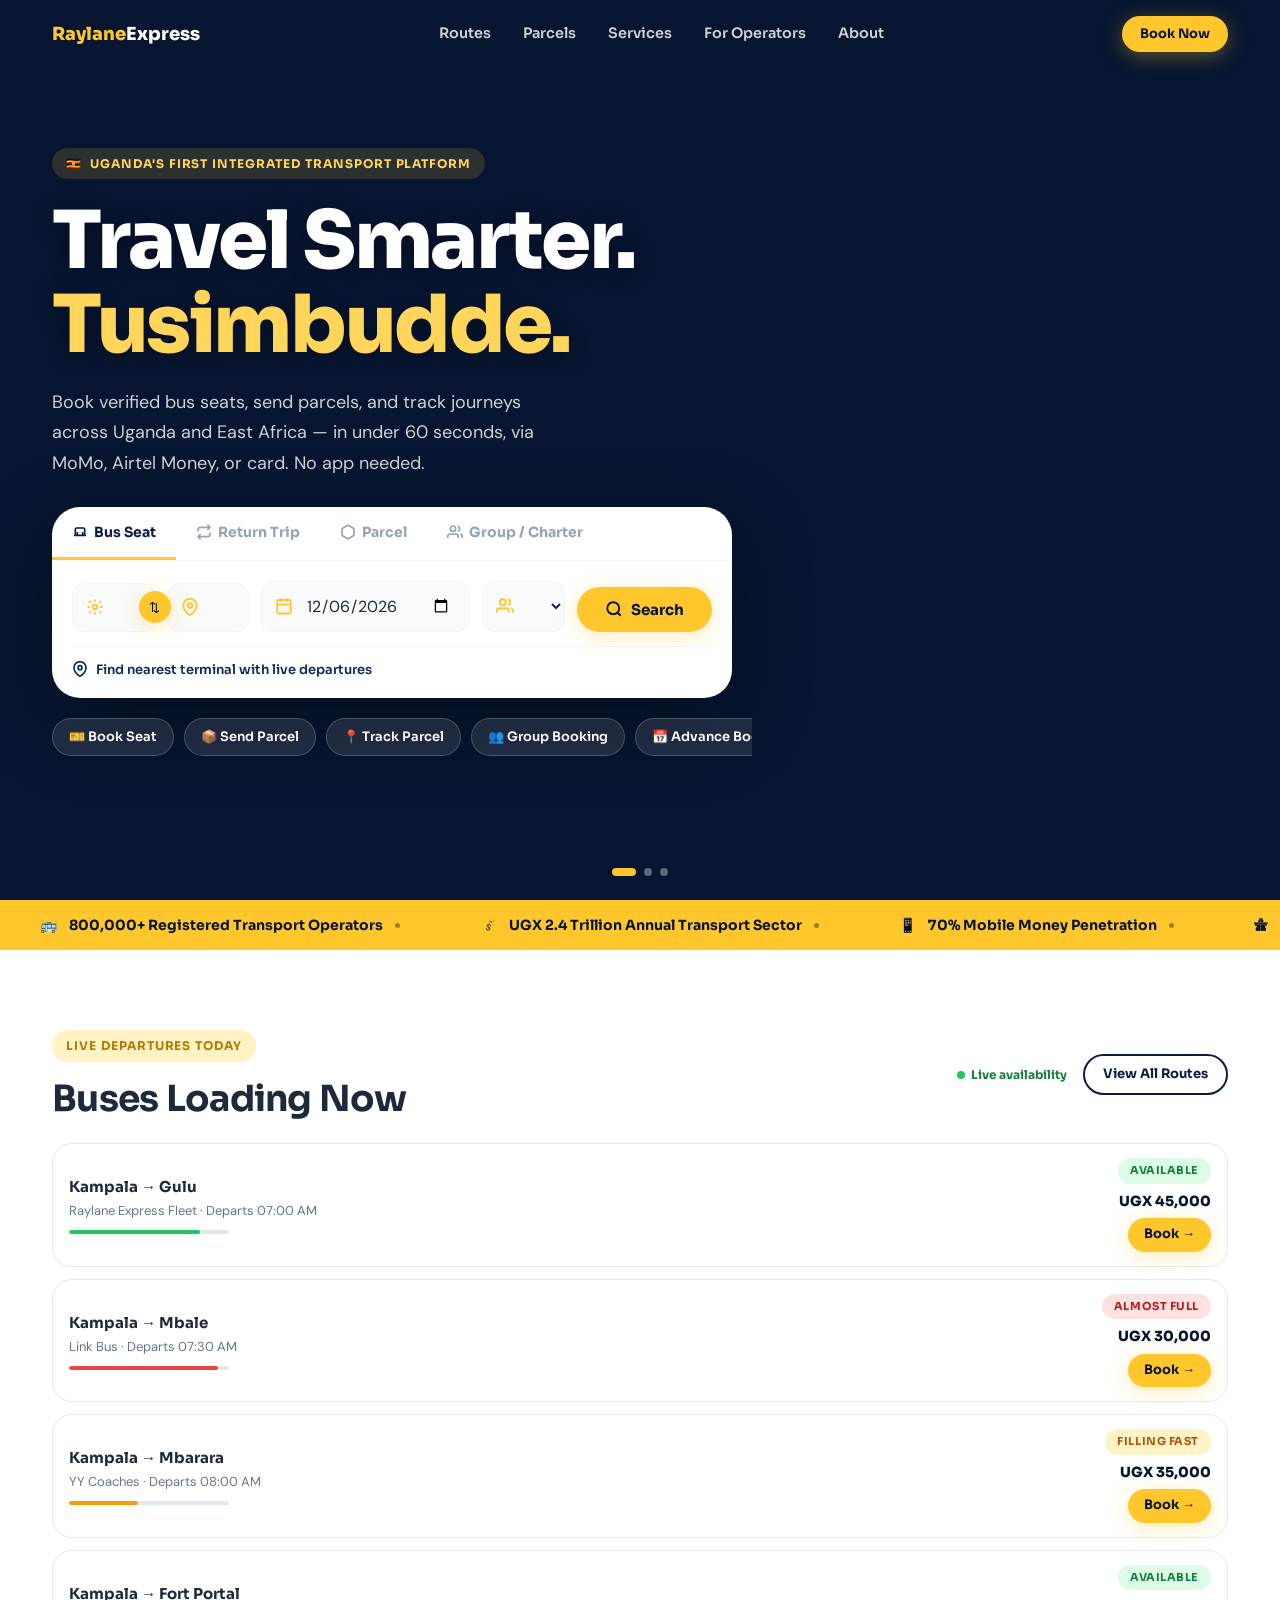
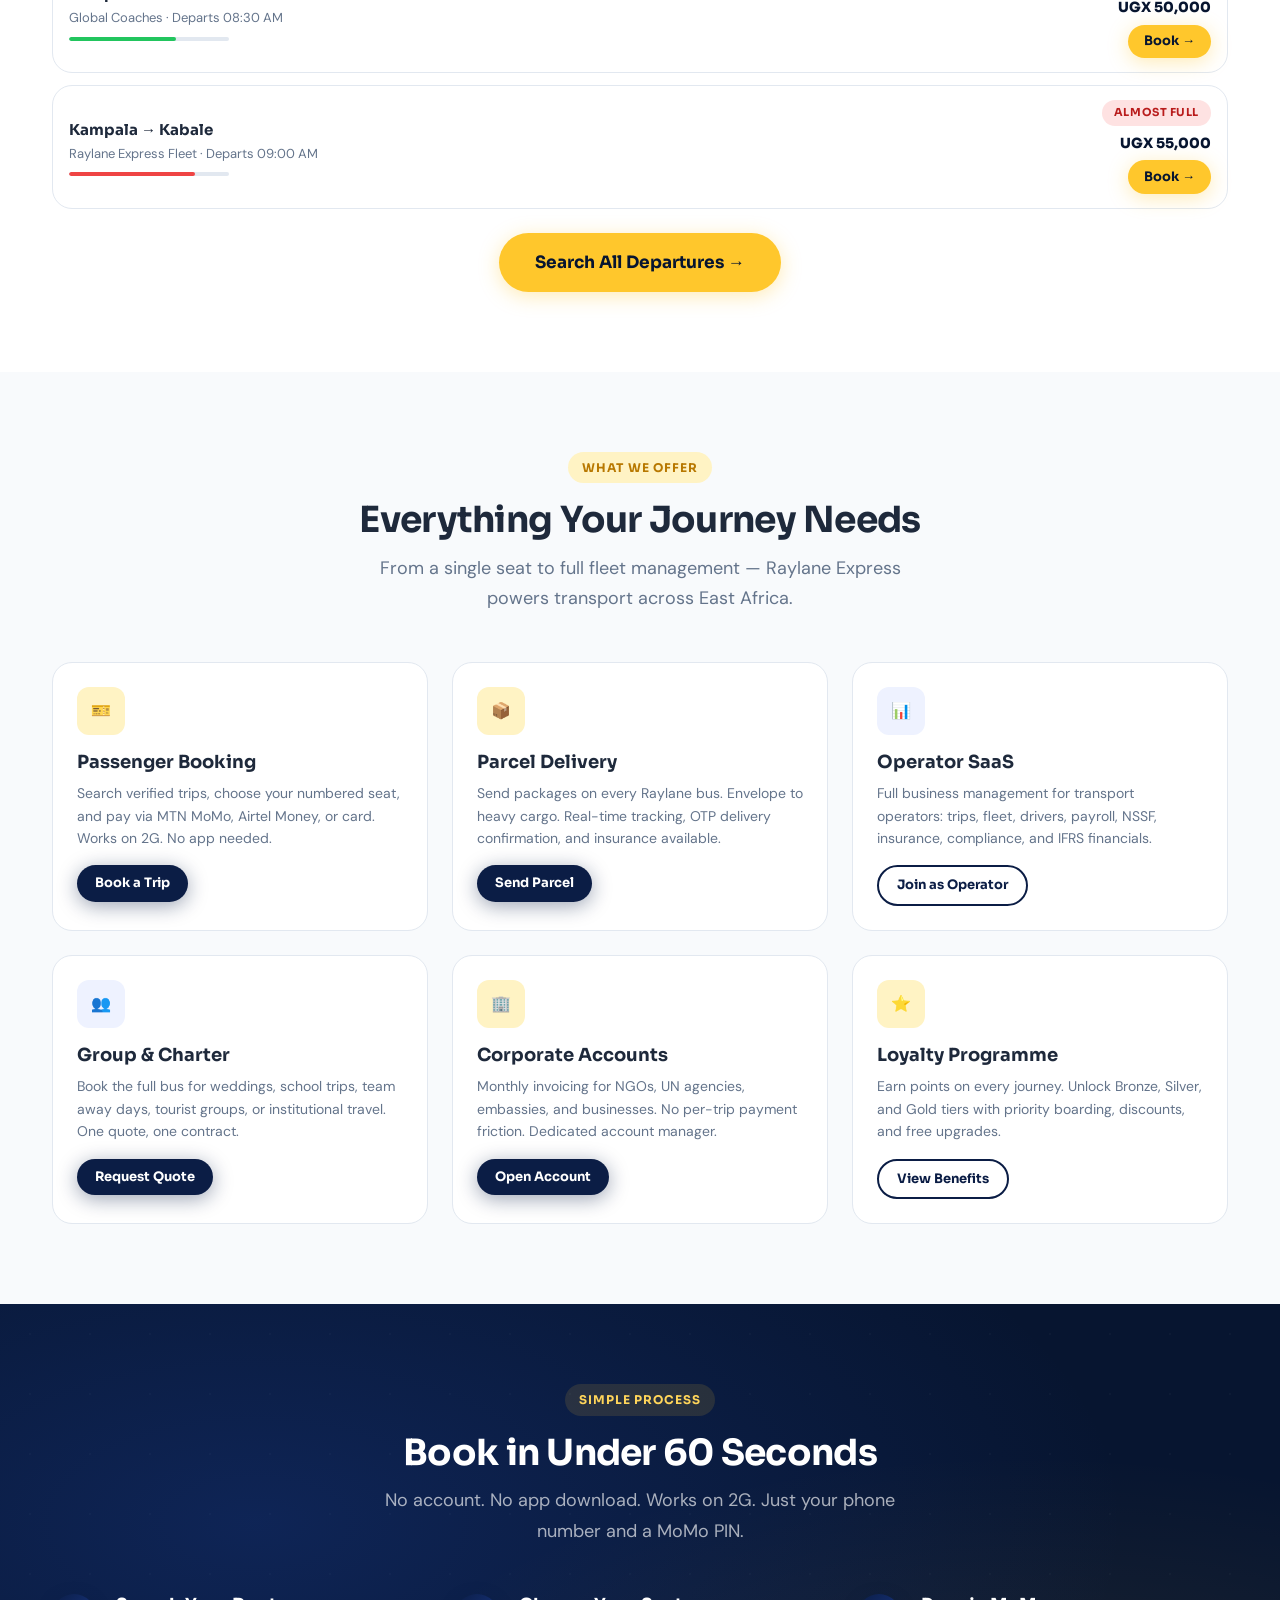
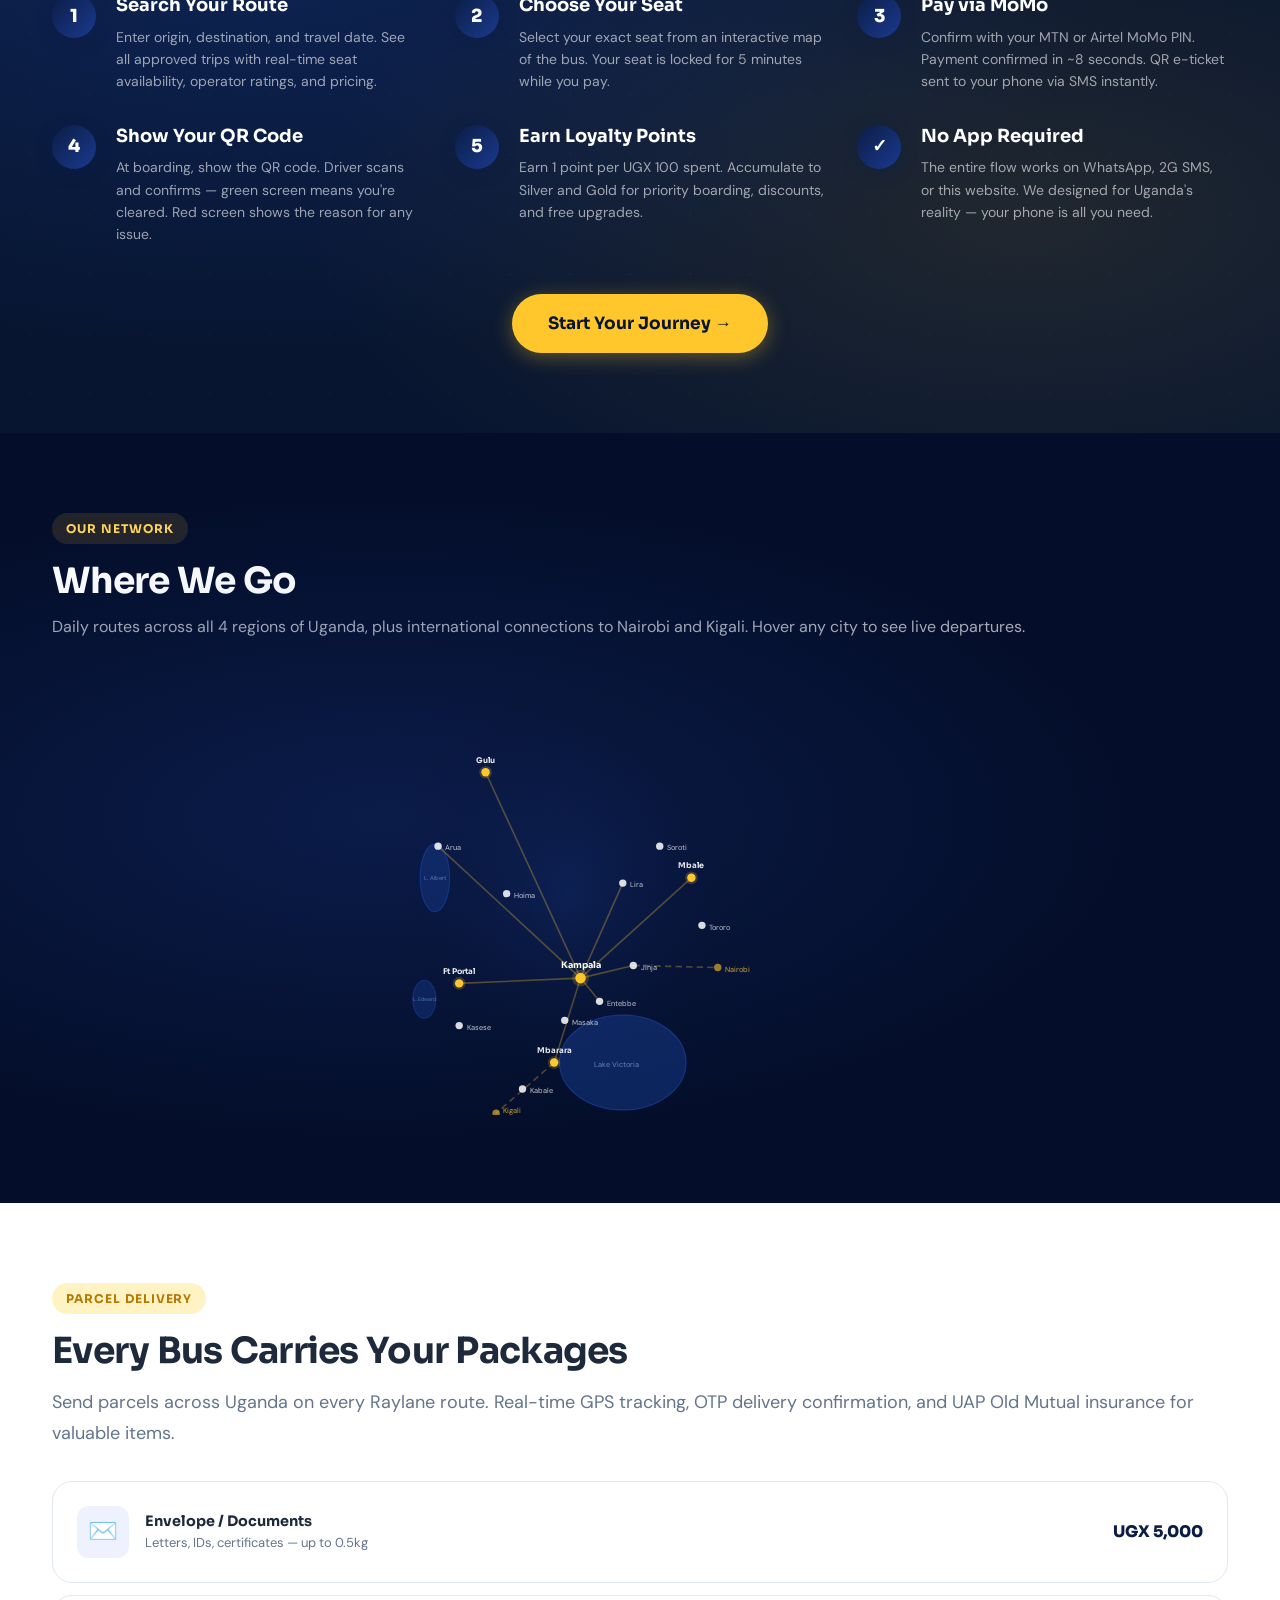
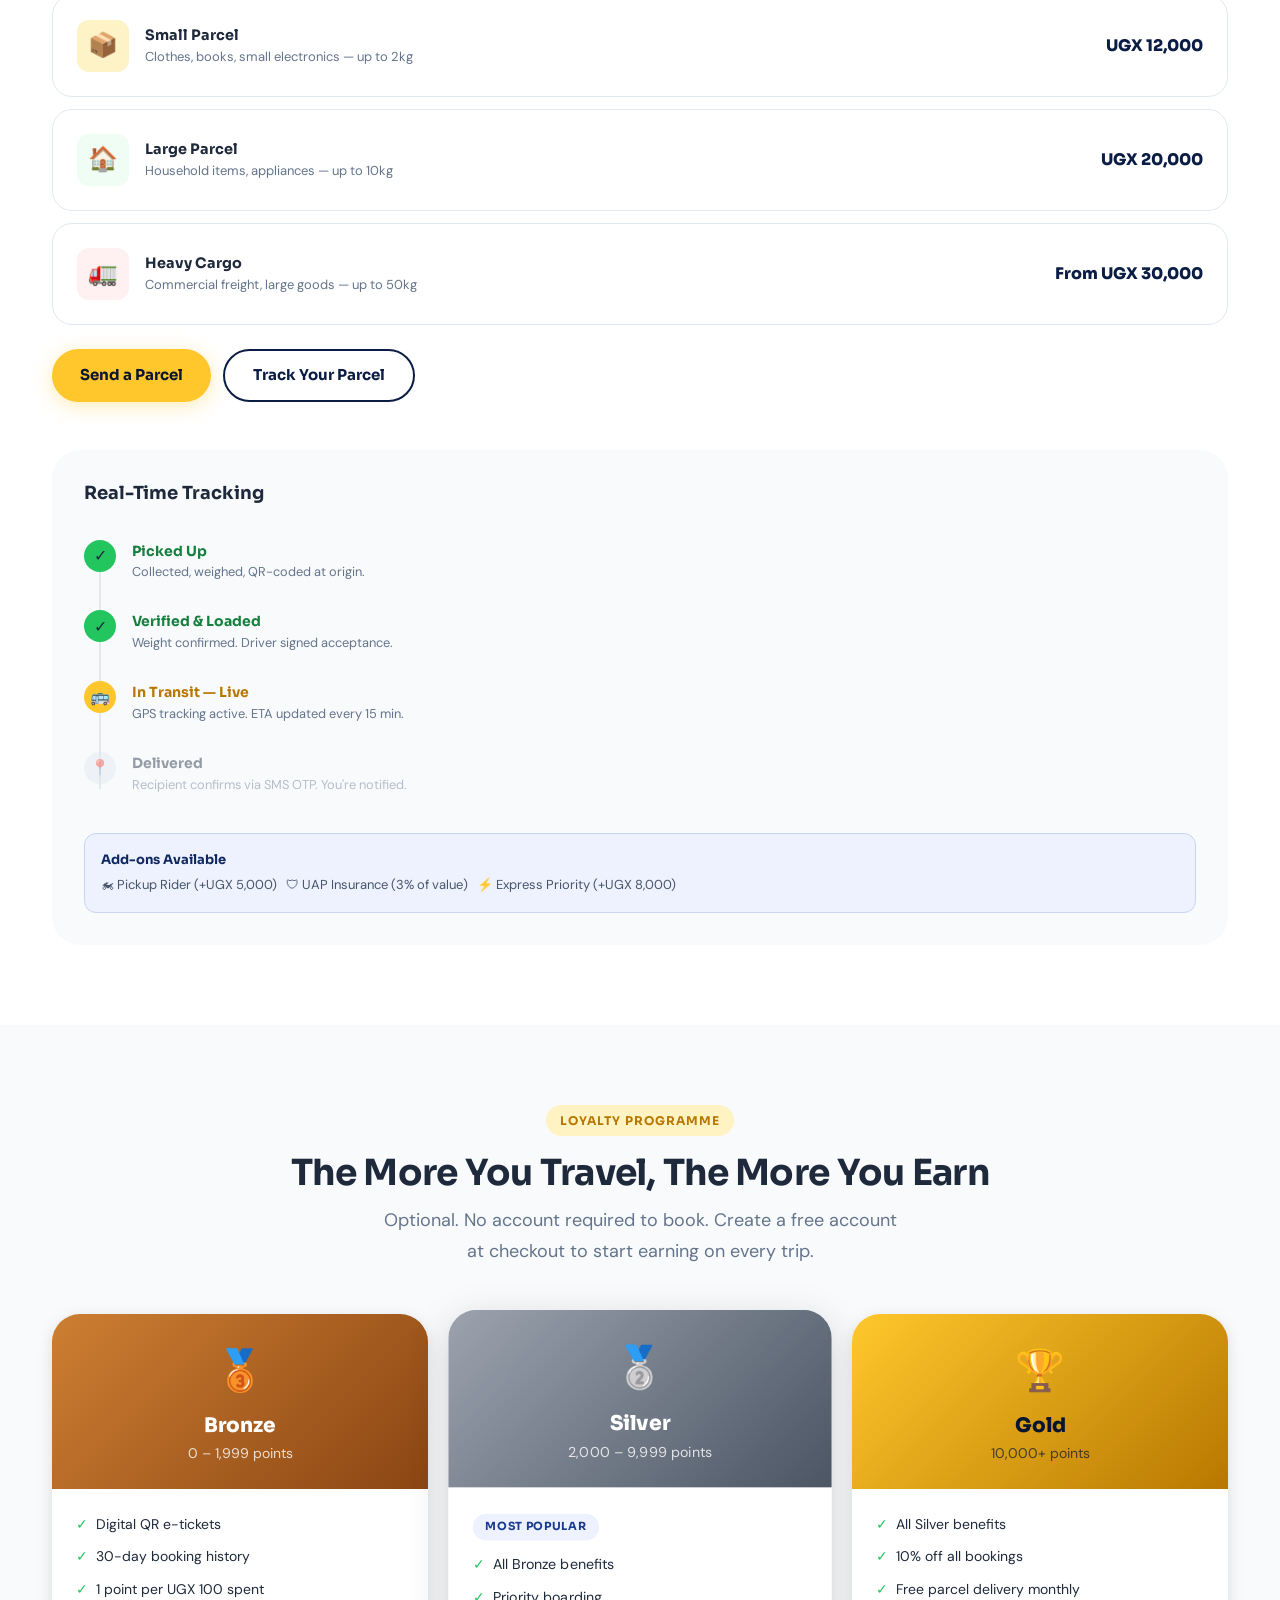
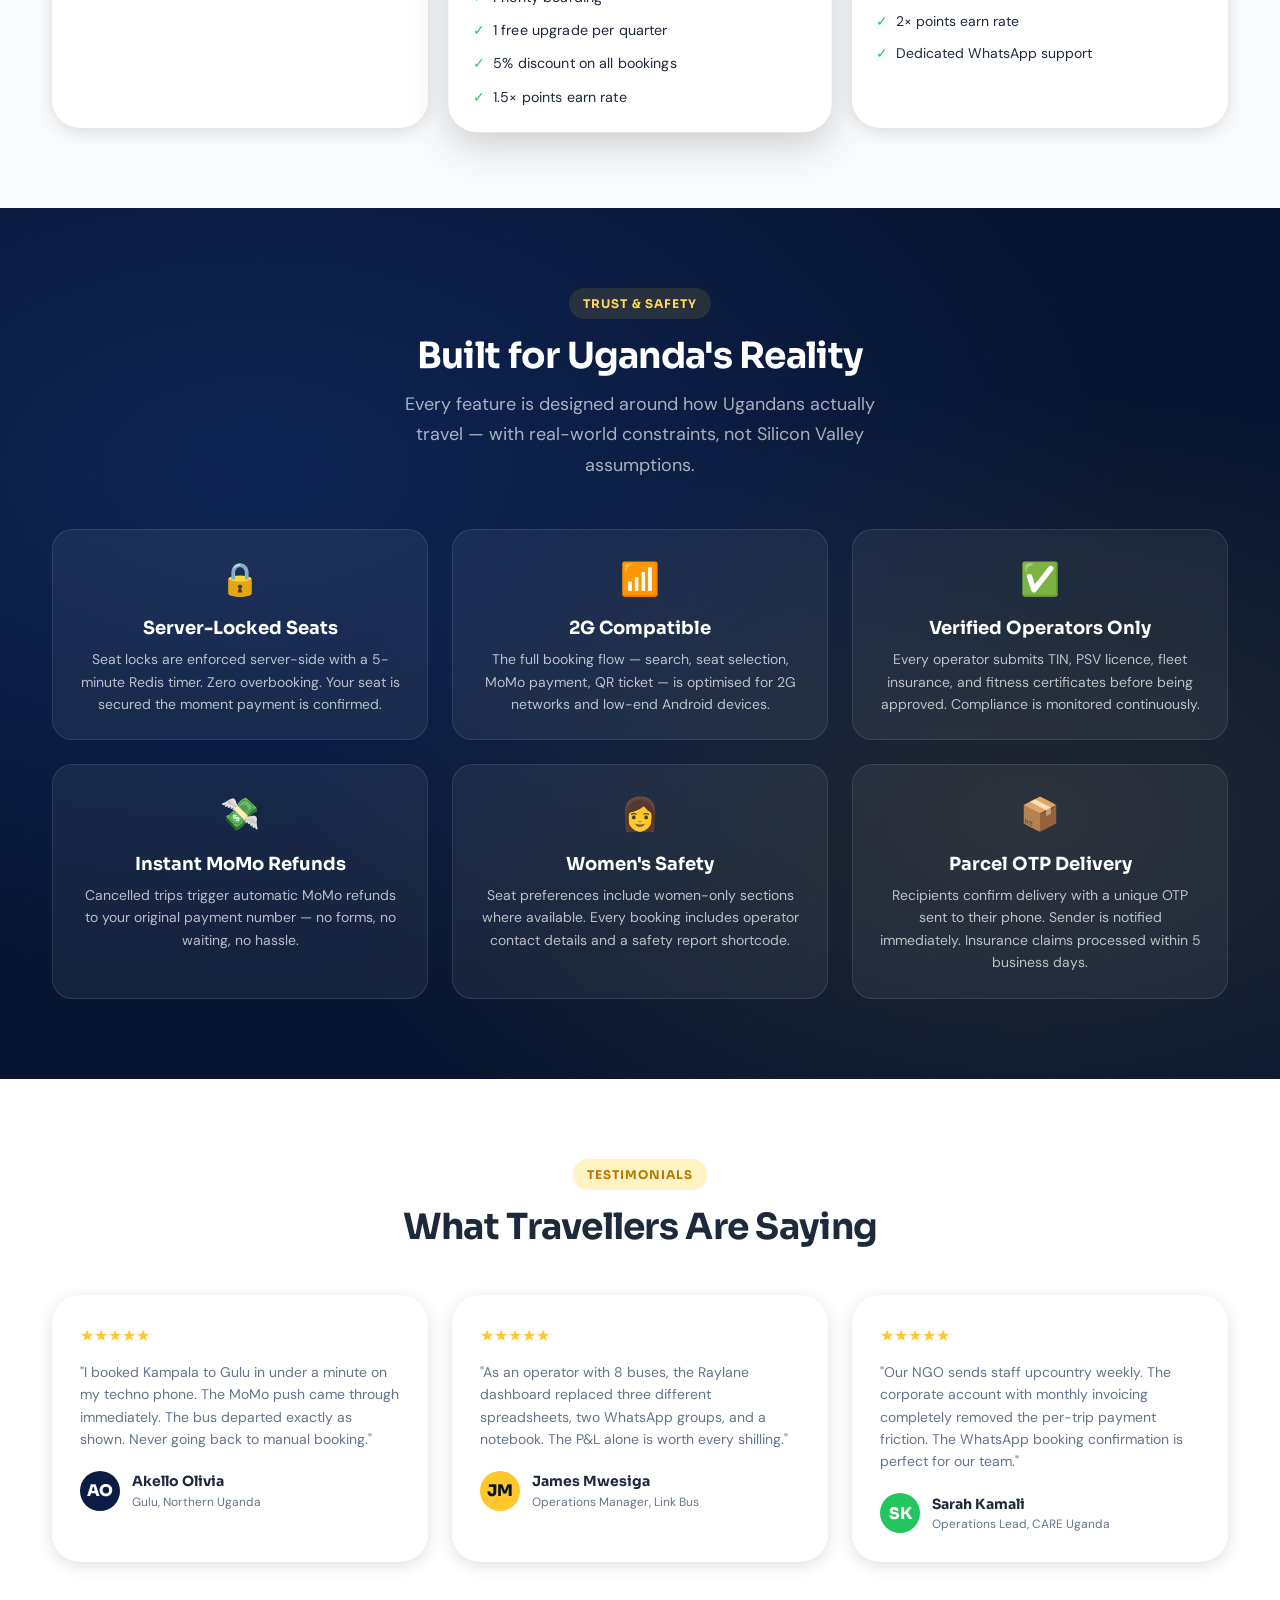
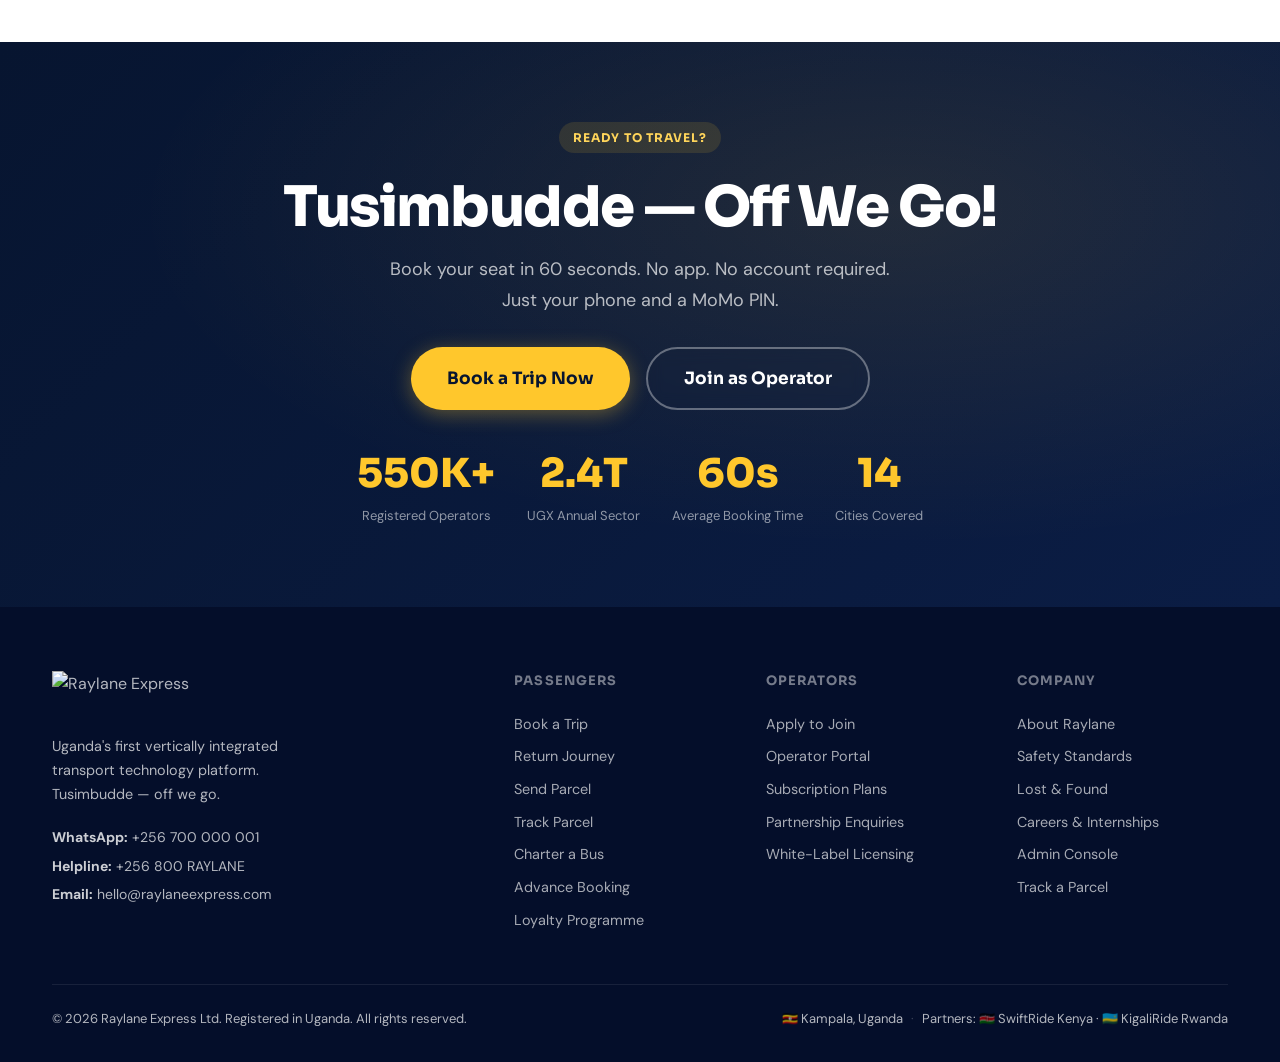
==== commit 22d306b0: "Add files via upload" ====
--- a/index.html
+++ b/index.html
@@ -336,8 +336,9 @@
 ═══════════════════════════════════════════ -->
 <nav class="navbar" role="navigation" aria-label="Main navigation">
   <div class="navbar-inner">
-    <a href="index.html" class="navbar-logo" aria-label="Raylane Express Home">
-      <img src="Raylane_express.png" alt="Raylane Express" height="40">
+    <a href="index.html" class="navbar-logo" aria-label="Raylane Express Home" style="display:flex;align-items:center;gap:.625rem;">
+      <img src="Raylane_express.png" alt="Raylane Express" height="40" onerror="this.style.display='none'">
+      <span style="font-family:var(--font-display);font-weight:800;font-size:1.125rem;color:var(--gold-500);">Raylane<span style="color:white;">Express</span></span>
     </a>
 
     <div class="navbar-links">
@@ -369,13 +370,16 @@
     <nav class="mobile-drawer-links" aria-label="Mobile navigation">
       <a href="index.html">🏠 Home</a>
       <a href="book.html">🎫 Book a Trip</a>
+      <a href="advance.html">📅 Advance Booking</a>
+      <a href="parcel.html">📦 Send Parcel</a>
+      <a href="track.html">📍 Track Parcel</a>
       <a href="#routes">🗺 Routes</a>
-      <a href="#parcels">📦 Send Parcel</a>
-      <a href="#services">⭐ Services</a>
+      <a href="lostandfound.html">🔍 Lost &amp; Found</a>
+      <a href="lostandfound.html#safety">🛡️ Safety Tips</a>
+      <a href="about.html">ℹ️ About Us</a>
+      <a href="about.html#careers">💼 Careers</a>
       <a href="apply.html">🚌 Join as Operator</a>
-      <a href="operator.html">💼 Operator Portal</a>
-      <a href="admin.html">⚙️ Admin Console</a>
-      <a href="#about">ℹ️ About</a>
+      <a href="operator.html">📊 Operator Portal</a>
     </nav>
     <div style="margin-top:2rem;">
       <a href="book.html" class="btn btn-gold w-full" style="width:100%;justify-content:center;">Book a Trip Now →</a>
@@ -566,10 +570,10 @@
         <!-- Quick actions -->
         <div class="quick-actions" style="margin-top:1.25rem;" role="navigation" aria-label="Quick actions">
           <a href="book.html" class="quick-pill">🎫 Book Seat</a>
-          <a href="book.html?type=parcel" class="quick-pill">📦 Send Parcel</a>
-          <a href="book.html?type=track" class="quick-pill">📍 Track Parcel</a>
+          <a href="parcel.html" class="quick-pill">📦 Send Parcel</a>
+          <a href="track.html" class="quick-pill">📍 Track Parcel</a>
           <a href="book.html?type=group" class="quick-pill">👥 Group Booking</a>
-          <a href="book.html?advance=true" class="quick-pill">📅 Advance Book</a>
+          <a href="advance.html" class="quick-pill">📅 Advance Book</a>
           <a href="book.html?type=corporate" class="quick-pill">🏢 Corporate</a>
           <a href="apply.html" class="quick-pill">🚌 Join as Operator</a>
         </div>
@@ -666,7 +670,7 @@
         <div class="feature-icon">📦</div>
         <h3 class="heading-md" style="margin-bottom:0.5rem;">Parcel Delivery</h3>
         <p class="body-sm text-muted" style="margin-bottom:1rem;">Send packages on every Raylane bus. Envelope to heavy cargo. Real-time tracking, OTP delivery confirmation, and insurance available.</p>
-        <a href="book.html?type=parcel" class="btn btn-blue btn-sm">Send Parcel</a>
+        <a href="parcel.html" class="btn btn-blue btn-sm">Send Parcel</a>
       </div>
       <div class="card p-3 reveal">
         <div class="feature-icon blue">📊</div>
@@ -956,8 +960,8 @@
         </div>
 
         <div style="margin-top:1.5rem;display:flex;gap:0.75rem;flex-wrap:wrap;">
-          <a href="book.html?type=parcel" class="btn btn-gold">Send a Parcel</a>
-          <a href="book.html?type=track" class="btn btn-outline">Track Your Parcel</a>
+          <a href="parcel.html" class="btn btn-gold">Send a Parcel</a>
+          <a href="track.html" class="btn btn-outline">Track Your Parcel</a>
         </div>
       </div>
 
@@ -1219,27 +1223,28 @@
         <div class="footer-heading">Passengers</div>
         <a href="book.html" class="footer-link">Book a Trip</a>
         <a href="book.html?type=return" class="footer-link">Return Journey</a>
-        <a href="book.html?type=parcel" class="footer-link">Send Parcel</a>
-        <a href="book.html?type=track" class="footer-link">Track Parcel</a>
+        <a href="parcel.html" class="footer-link">Send Parcel</a>
+        <a href="track.html" class="footer-link">Track Parcel</a>
         <a href="book.html?type=charter" class="footer-link">Charter a Bus</a>
+        <a href="advance.html" class="footer-link">Advance Booking</a>
         <a href="#loyalty" class="footer-link">Loyalty Programme</a>
       </div>
       <div>
         <div class="footer-heading">Operators</div>
         <a href="apply.html" class="footer-link">Apply to Join</a>
         <a href="operator.html" class="footer-link">Operator Portal</a>
-        <a href="#" class="footer-link">Subscription Plans</a>
-        <a href="#" class="footer-link">API & Webhooks</a>
-        <a href="#" class="footer-link">White-Label Licensing</a>
+        <a href="apply.html#plans" class="footer-link">Subscription Plans</a>
+        <a href="about.html" class="footer-link">Partnership Enquiries</a>
+        <a href="about.html" class="footer-link">White-Label Licensing</a>
       </div>
       <div>
         <div class="footer-heading">Company</div>
-        <a href="#about" class="footer-link">About Raylane</a>
-        <a href="#" class="footer-link">Safety Standards</a>
-        <a href="#" class="footer-link">Privacy Policy</a>
-        <a href="#" class="footer-link">Terms of Service</a>
+        <a href="about.html" class="footer-link">About Raylane</a>
+        <a href="lostandfound.html#safety" class="footer-link">Safety Standards</a>
+        <a href="lostandfound.html" class="footer-link">Lost &amp; Found</a>
+        <a href="about.html#careers" class="footer-link">Careers &amp; Internships</a>
         <a href="admin.html" class="footer-link">Admin Console</a>
-        <a href="#" class="footer-link">Careers</a>
+        <a href="track.html" class="footer-link">Track a Parcel</a>
       </div>
     </div>
 
@@ -1263,20 +1268,20 @@
     Home
   </a>
   <a href="book.html" class="bottom-nav-item">
-    <svg viewBox="0 0 24 24" fill="none" stroke="currentColor" stroke-width="2"><path d="M20 12V6a2 2 0 00-2-2H6a2 2 0 00-2 2v6m16 0v6a2 2 0 01-2 2H6a2 2 0 01-2-2v-6m16 0H4"/><path d="M10 2v4M14 2v4"/></svg>
+    <svg viewBox="0 0 24 24" fill="none" stroke="currentColor" stroke-width="2"><rect x="3" y="4" width="18" height="18" rx="2"/><line x1="16" y1="2" x2="16" y2="6"/><line x1="8" y1="2" x2="8" y2="6"/><line x1="3" y1="10" x2="21" y2="10"/></svg>
     Book
   </a>
-  <a href="book.html?type=parcel" class="bottom-nav-item">
+  <a href="parcel.html" class="bottom-nav-item">
     <svg viewBox="0 0 24 24" fill="none" stroke="currentColor" stroke-width="2"><path d="M21 16V8a2 2 0 00-1-1.73l-7-4a2 2 0 00-2 0l-7 4A2 2 0 003 8v8a2 2 0 001 1.73l7 4a2 2 0 002 0l7-4A2 2 0 0021 16z"/></svg>
     Parcels
   </a>
-  <a href="#routes" class="bottom-nav-item">
+  <a href="track.html" class="bottom-nav-item">
     <svg viewBox="0 0 24 24" fill="none" stroke="currentColor" stroke-width="2"><path d="M21 10c0 7-9 13-9 13s-9-6-9-13a9 9 0 0118 0z"/><circle cx="12" cy="10" r="3"/></svg>
-    Routes
+    Track
   </a>
-  <a href="apply.html" class="bottom-nav-item">
-    <svg viewBox="0 0 24 24" fill="none" stroke="currentColor" stroke-width="2"><path d="M3 17h18M5 17V8a2 2 0 012-2h10a2 2 0 012 2v9"/></svg>
-    Operators
+  <a href="about.html" class="bottom-nav-item">
+    <svg viewBox="0 0 24 24" fill="none" stroke="currentColor" stroke-width="2"><circle cx="12" cy="12" r="10"/><line x1="12" y1="8" x2="12" y2="12"/><circle cx="12" cy="16" r="1" fill="currentColor"/></svg>
+    About
   </a>
 </nav>
 
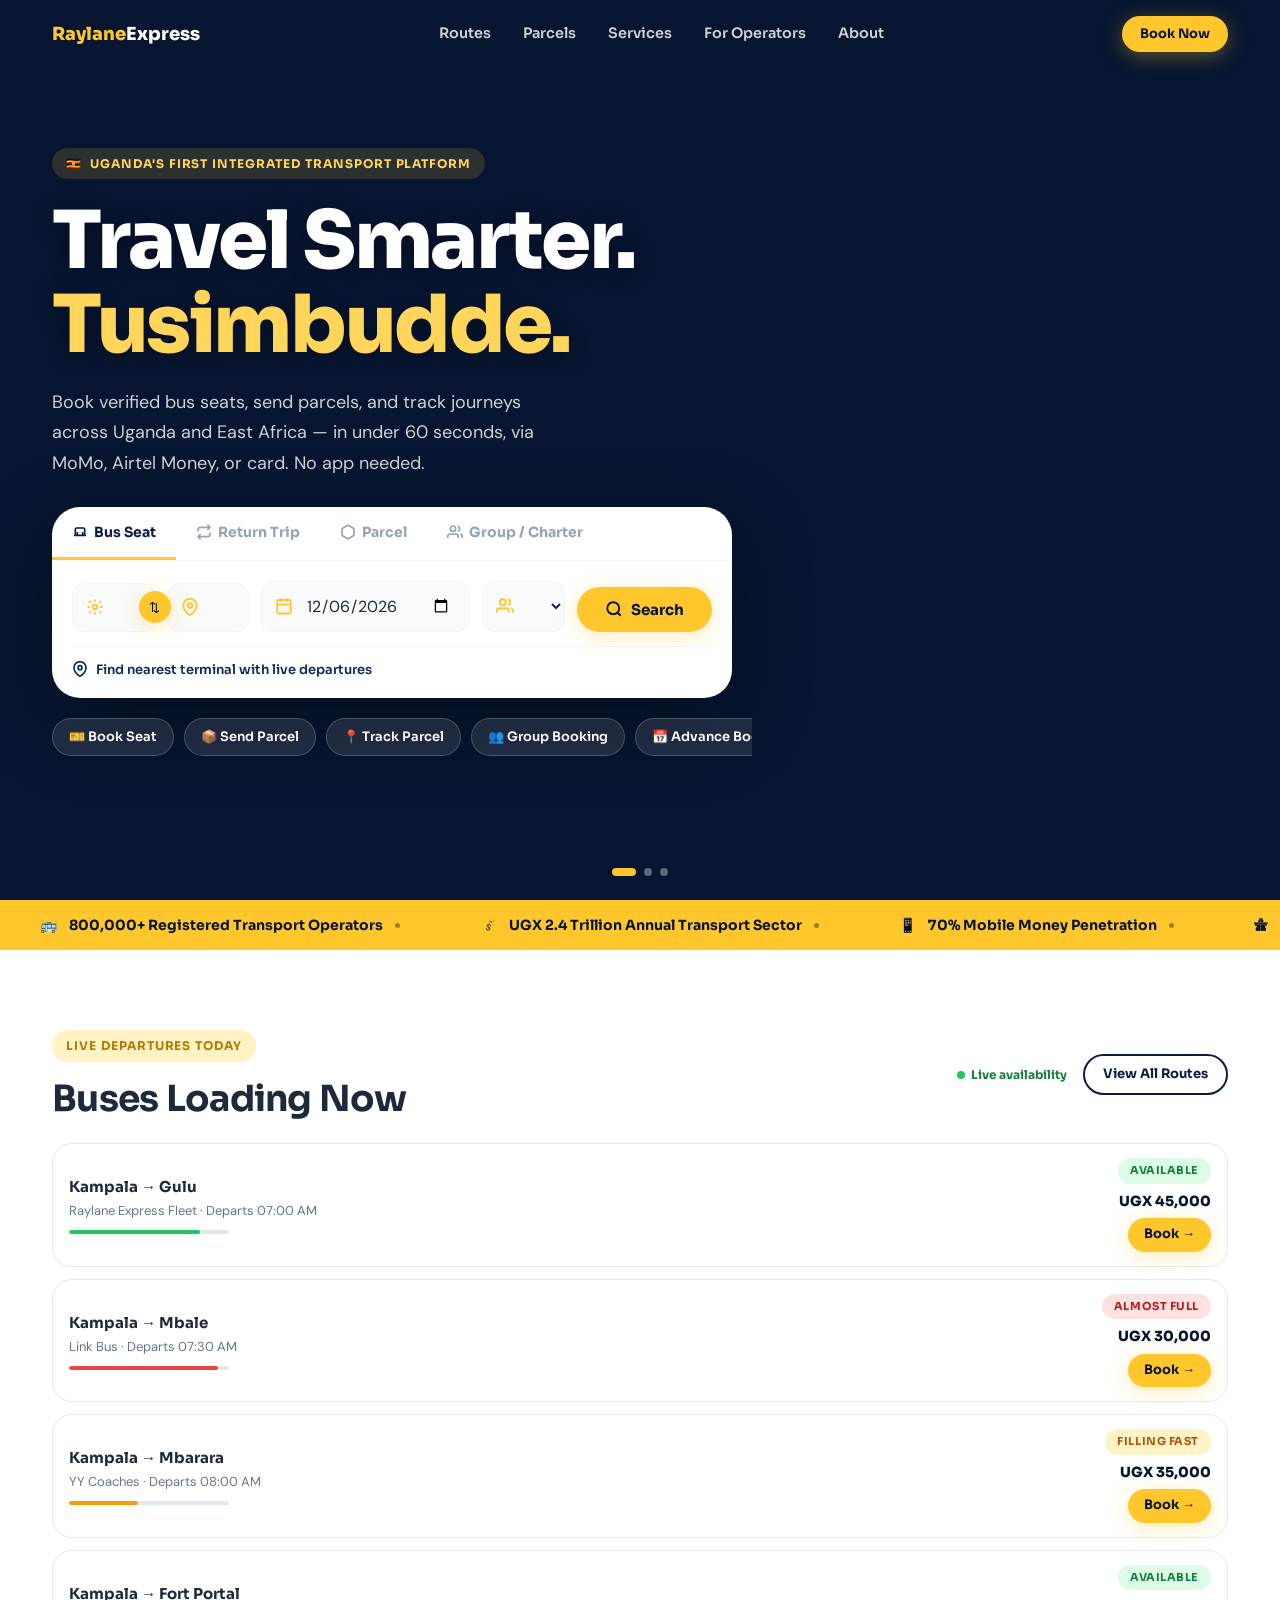
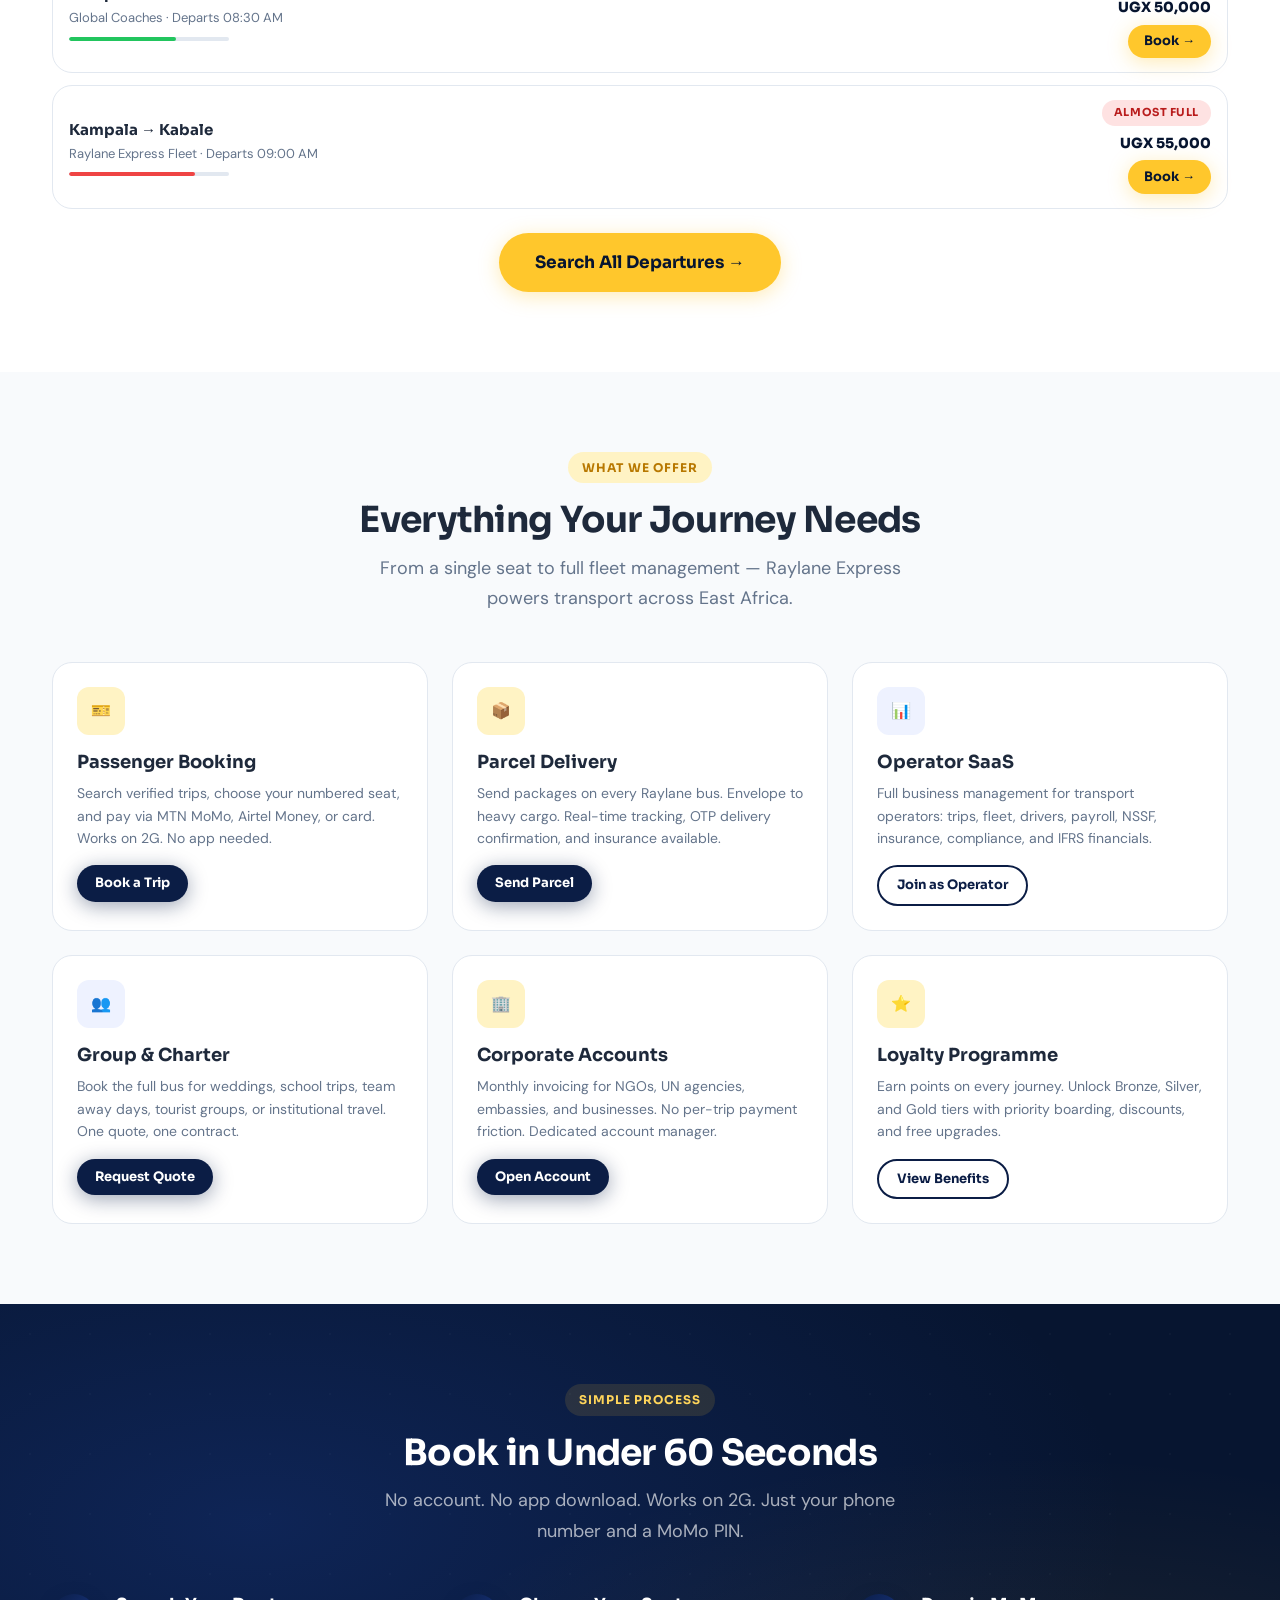
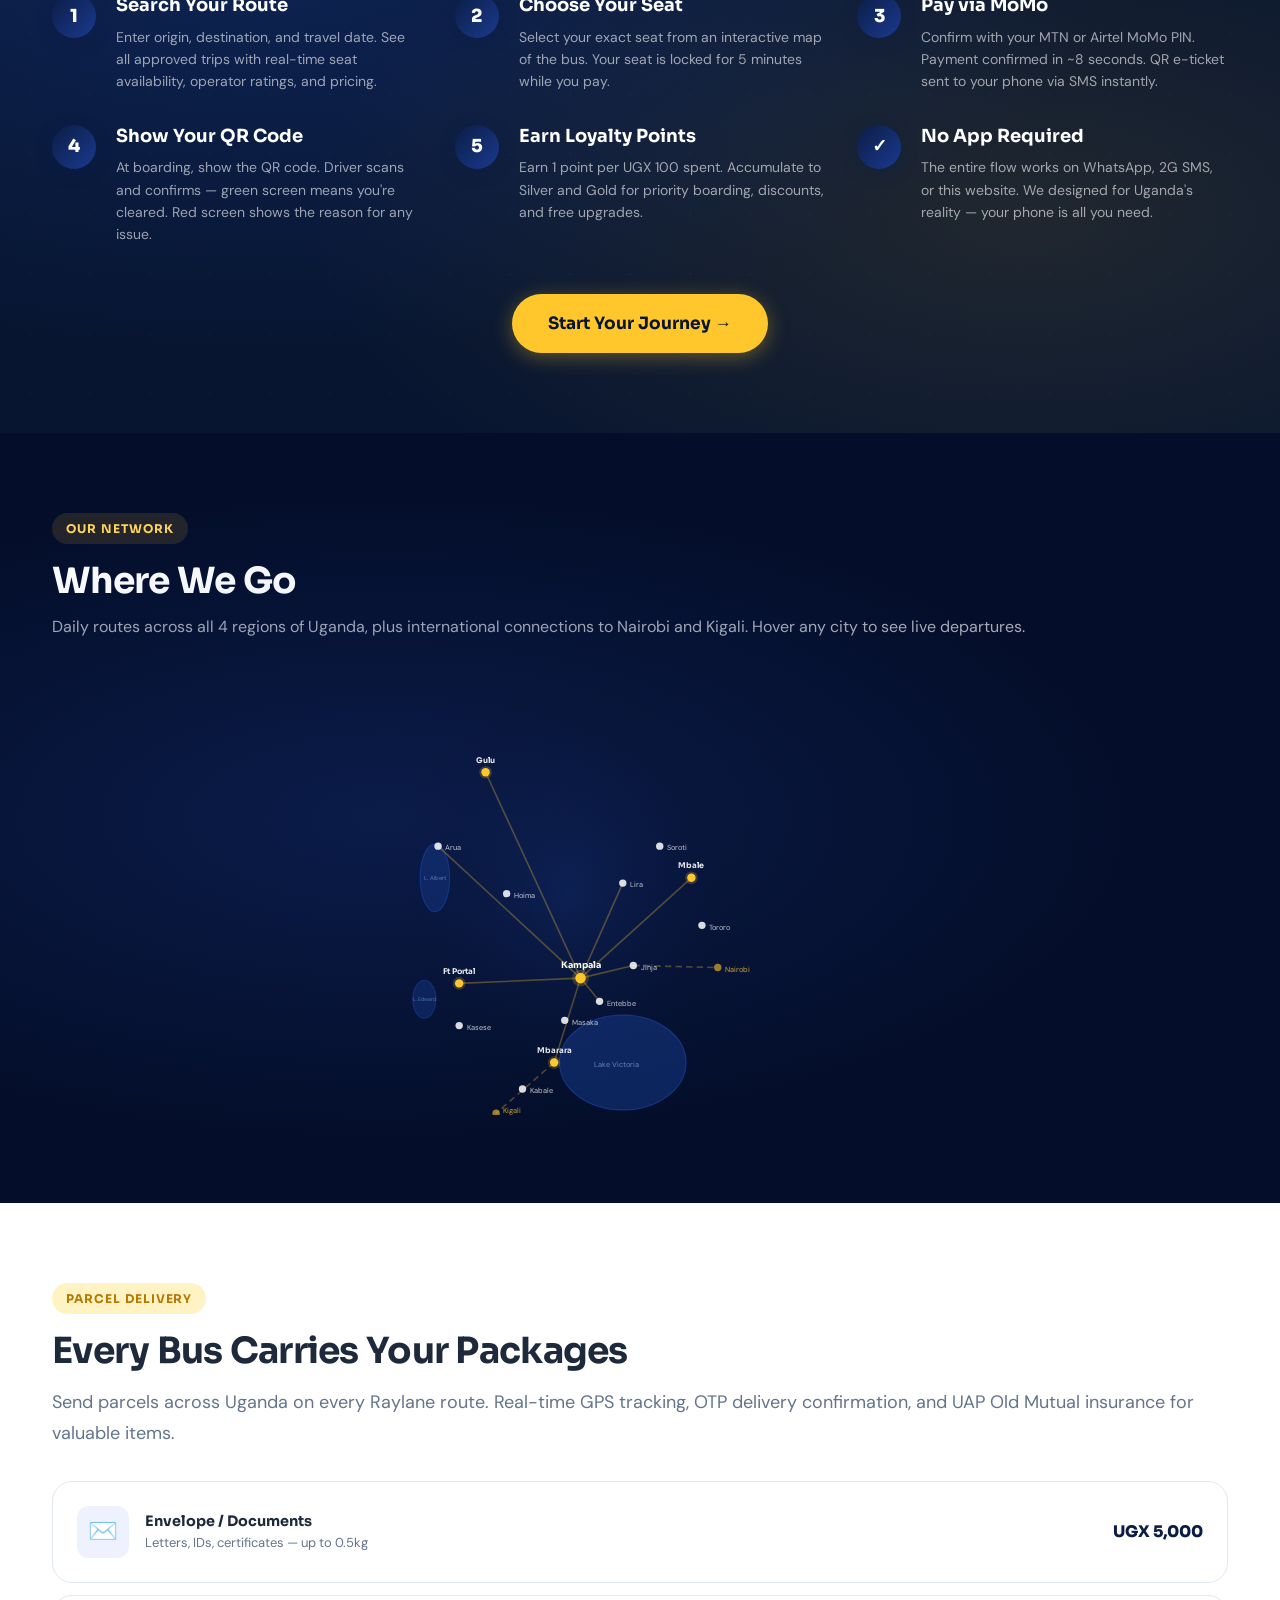
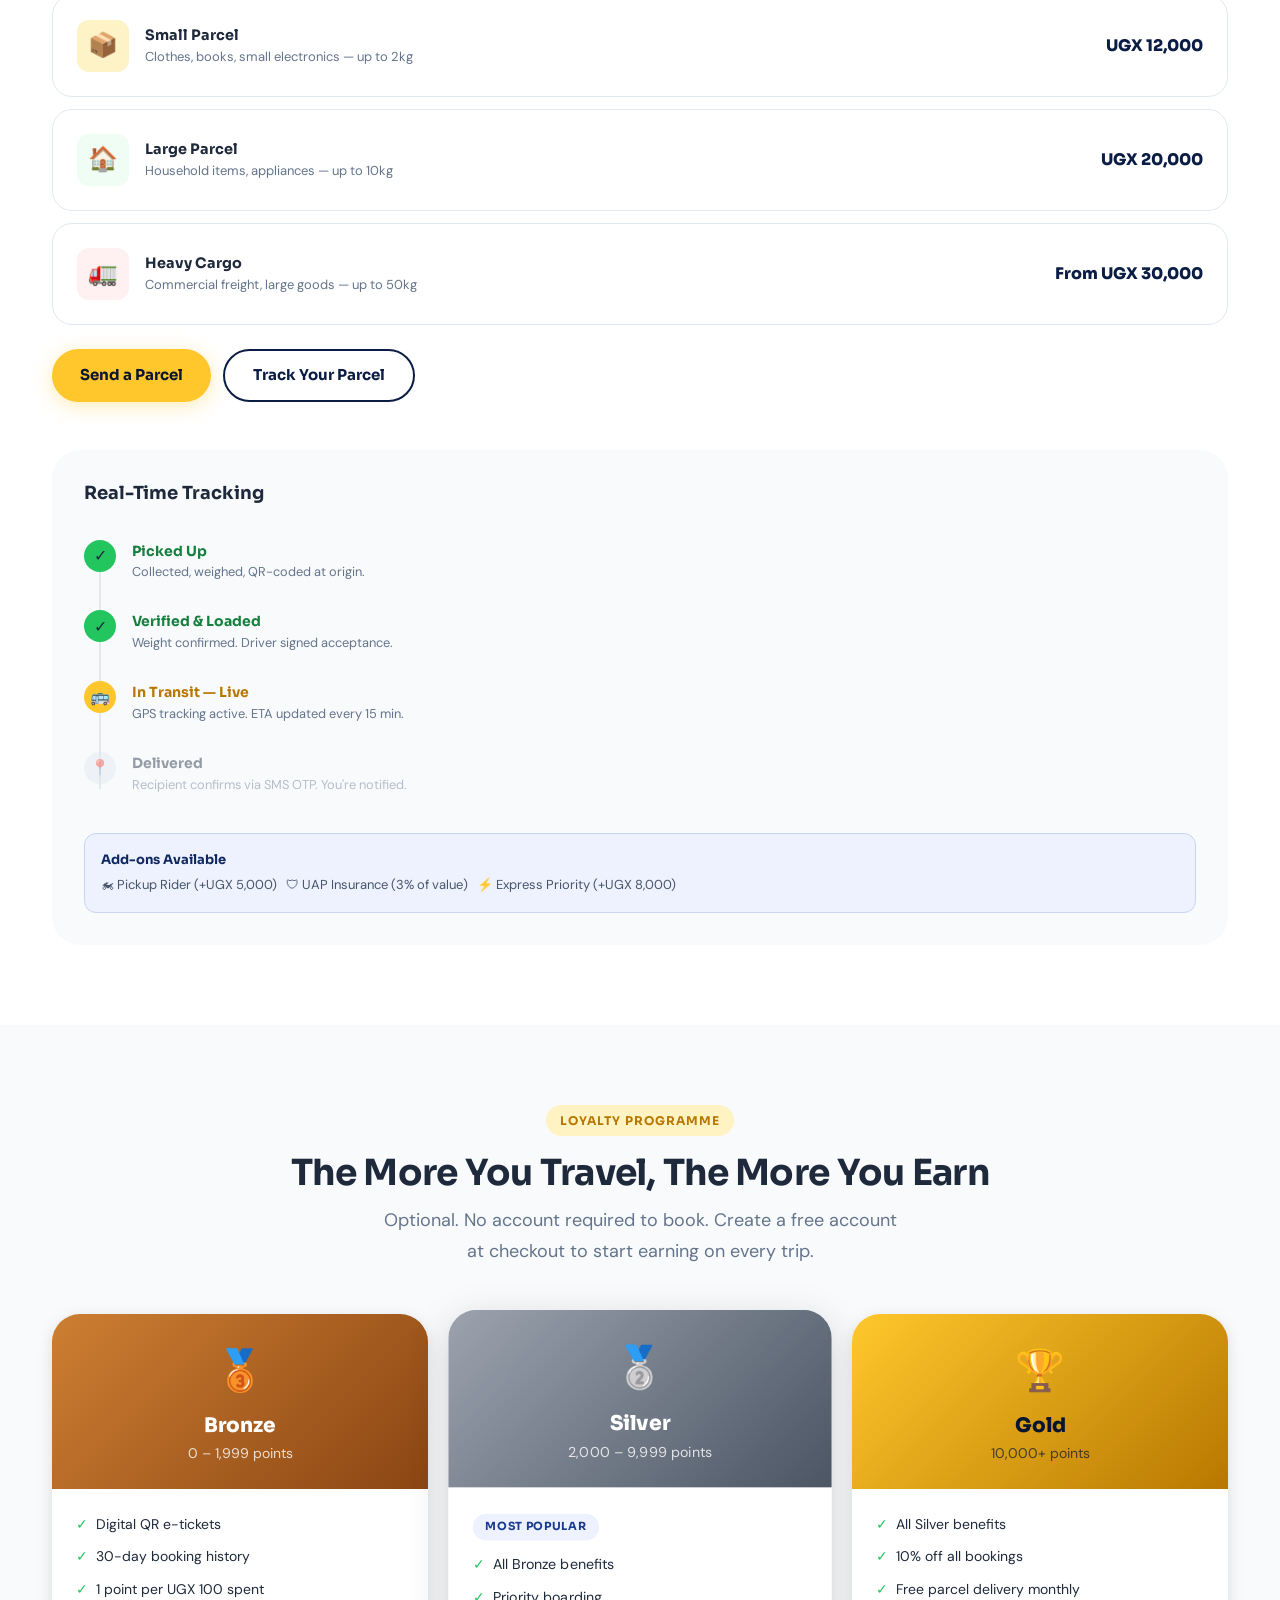
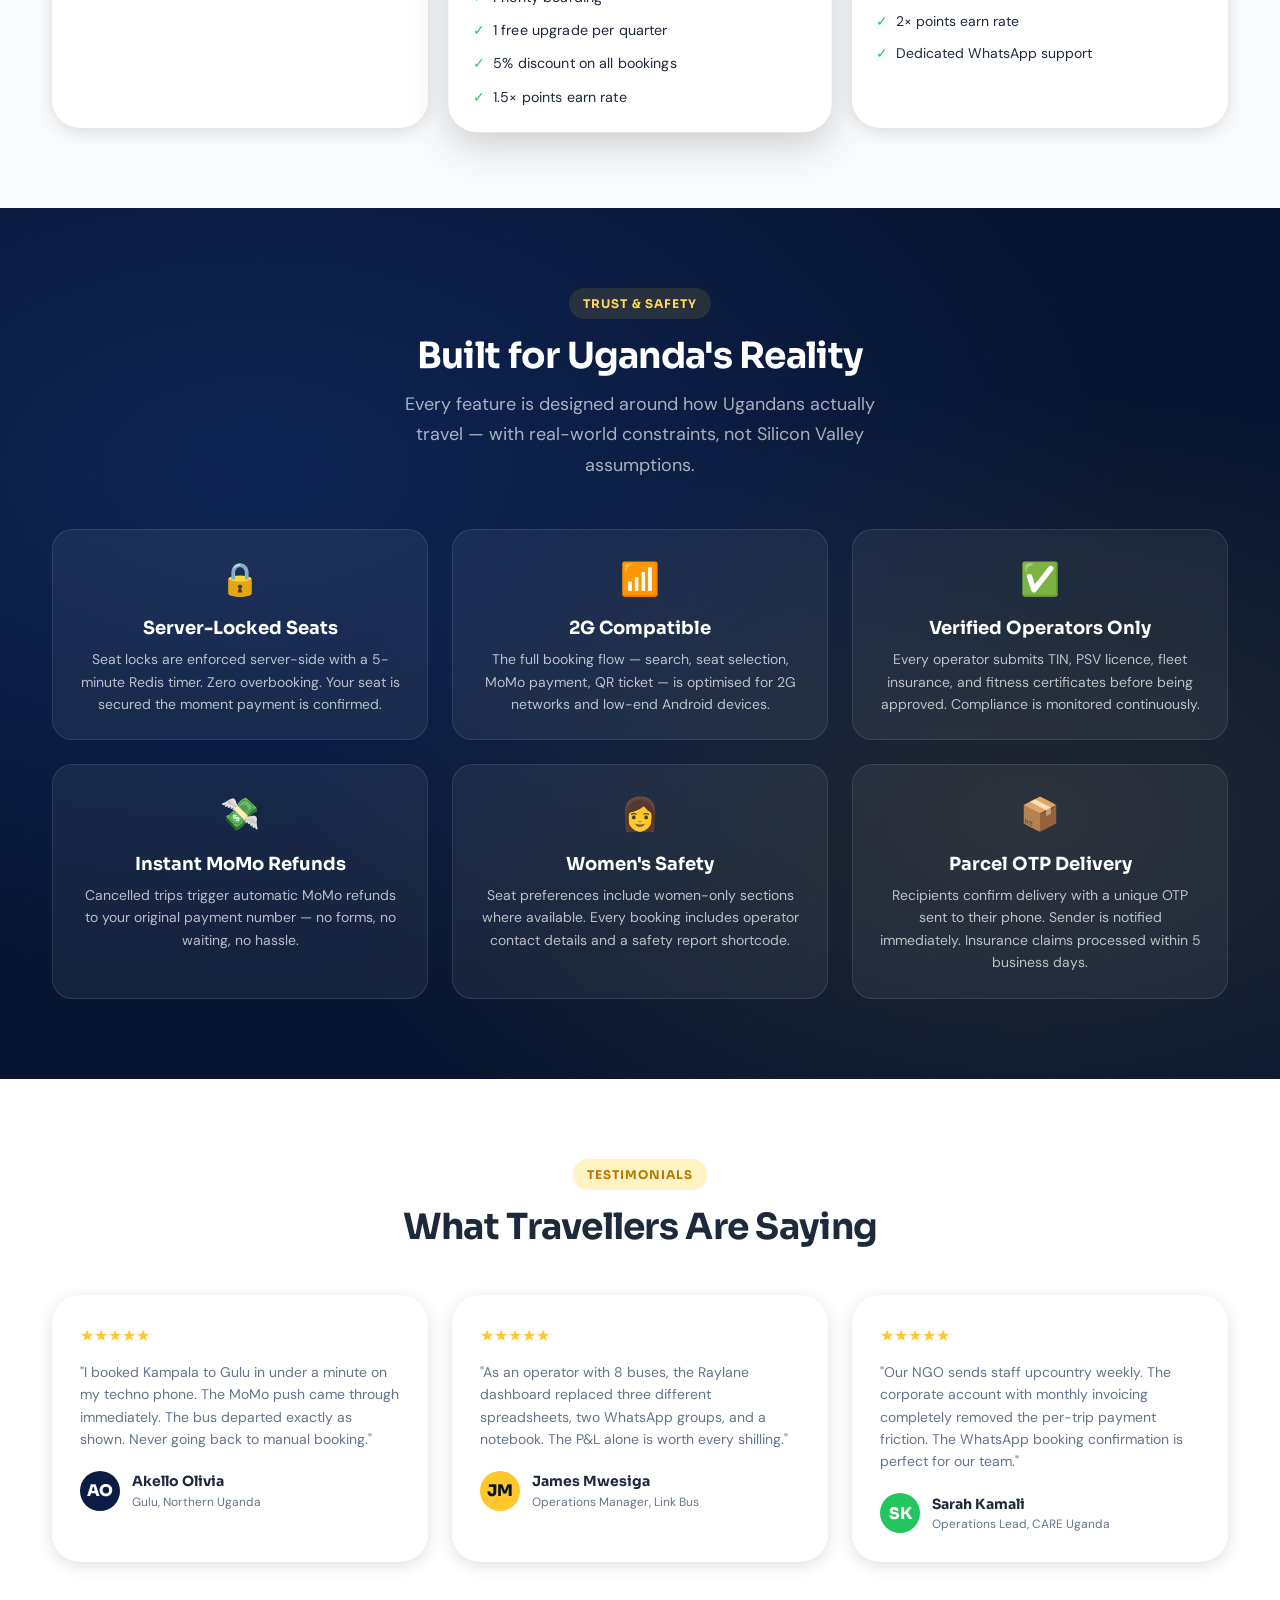
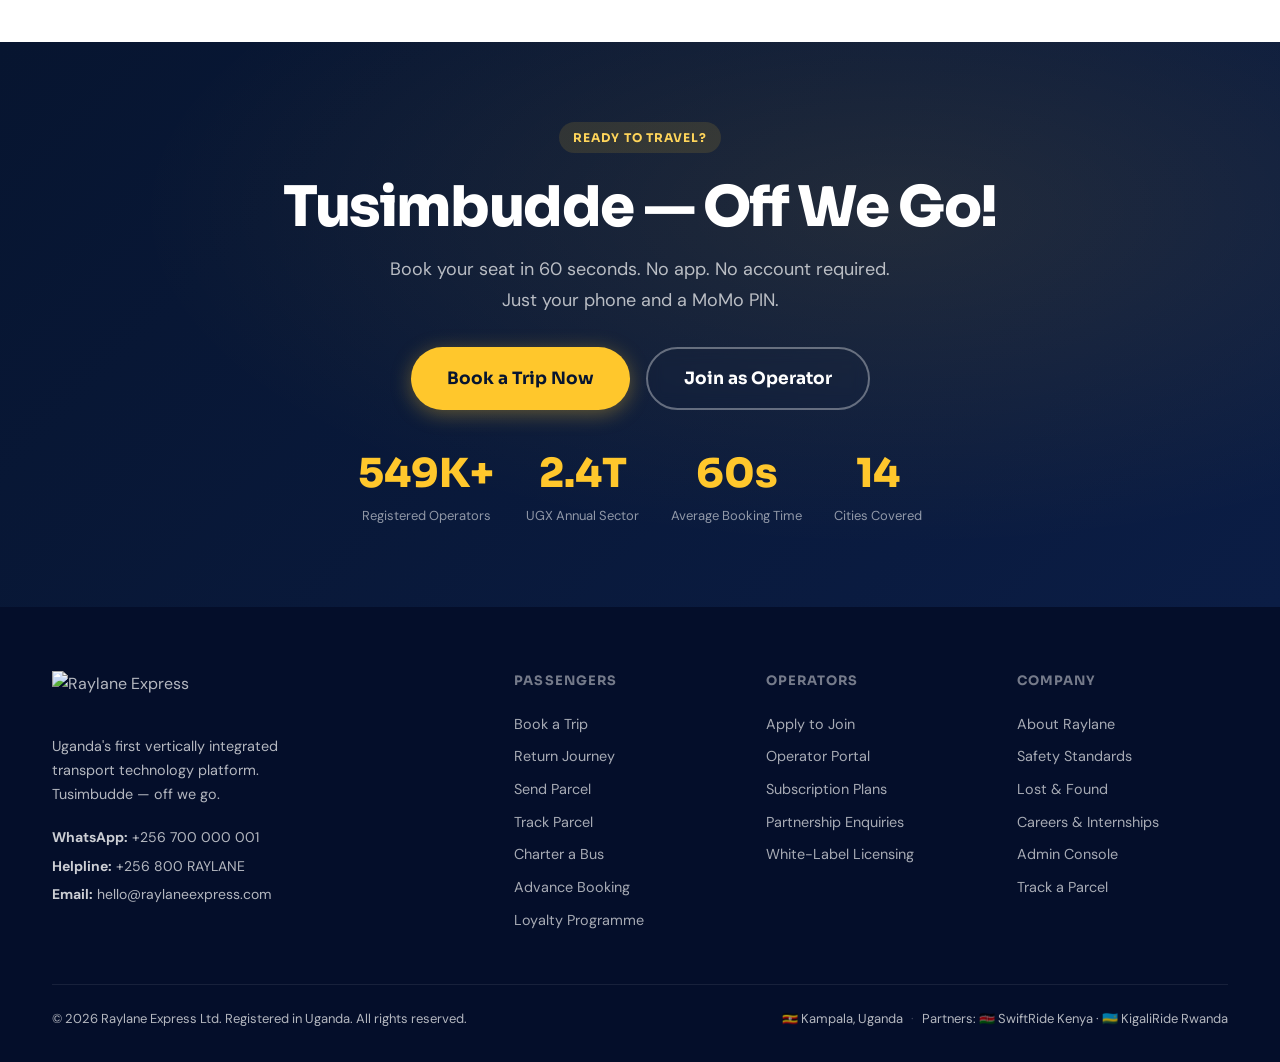
==== commit 4143b887: "Add files via upload AA4" ====
--- a/index.html
+++ b/index.html
@@ -547,7 +547,7 @@
                   <select class="form-input form-select"><option>10–20 People</option><option>20–40 People</option><option>40–67 People</option><option>Multiple Buses</option></select>
                 </div>
               </div>
-              <button class="btn btn-gold" style="width:100%;justify-content:center;" onclick="Modal.open('charterModal')">Request Charter Quote →</button>
+              <button class="btn btn-gold" style="width:100%;justify-content:center;" onclick="window.location.href='charter.html'">Request Charter Quote →</button>
             </div>
 
             <!-- Nearby terminal button -->
@@ -682,13 +682,13 @@
         <div class="feature-icon blue">👥</div>
         <h3 class="heading-md" style="margin-bottom:0.5rem;">Group & Charter</h3>
         <p class="body-sm text-muted" style="margin-bottom:1rem;">Book the full bus for weddings, school trips, team away days, tourist groups, or institutional travel. One quote, one contract.</p>
-        <a href="book.html?type=charter" class="btn btn-blue btn-sm">Request Quote</a>
+        <a href="charter.html" class="btn btn-blue btn-sm">Request Quote</a>
       </div>
       <div class="card p-3 reveal">
         <div class="feature-icon">🏢</div>
         <h3 class="heading-md" style="margin-bottom:0.5rem;">Corporate Accounts</h3>
         <p class="body-sm text-muted" style="margin-bottom:1rem;">Monthly invoicing for NGOs, UN agencies, embassies, and businesses. No per-trip payment friction. Dedicated account manager.</p>
-        <a href="#" class="btn btn-blue btn-sm" onclick="Modal.open('corporateModal')">Open Account</a>
+        <a href="charter.html?type=corporate" class="btn btn-blue btn-sm">Open Account</a>
       </div>
       <div class="card p-3 reveal">
         <div class="feature-icon">⭐</div>
@@ -1225,7 +1225,7 @@
         <a href="book.html?type=return" class="footer-link">Return Journey</a>
         <a href="parcel.html" class="footer-link">Send Parcel</a>
         <a href="track.html" class="footer-link">Track Parcel</a>
-        <a href="book.html?type=charter" class="footer-link">Charter a Bus</a>
+        <a href="charter.html" class="footer-link">Charter a Bus</a>
         <a href="advance.html" class="footer-link">Advance Booking</a>
         <a href="#loyalty" class="footer-link">Loyalty Programme</a>
       </div>
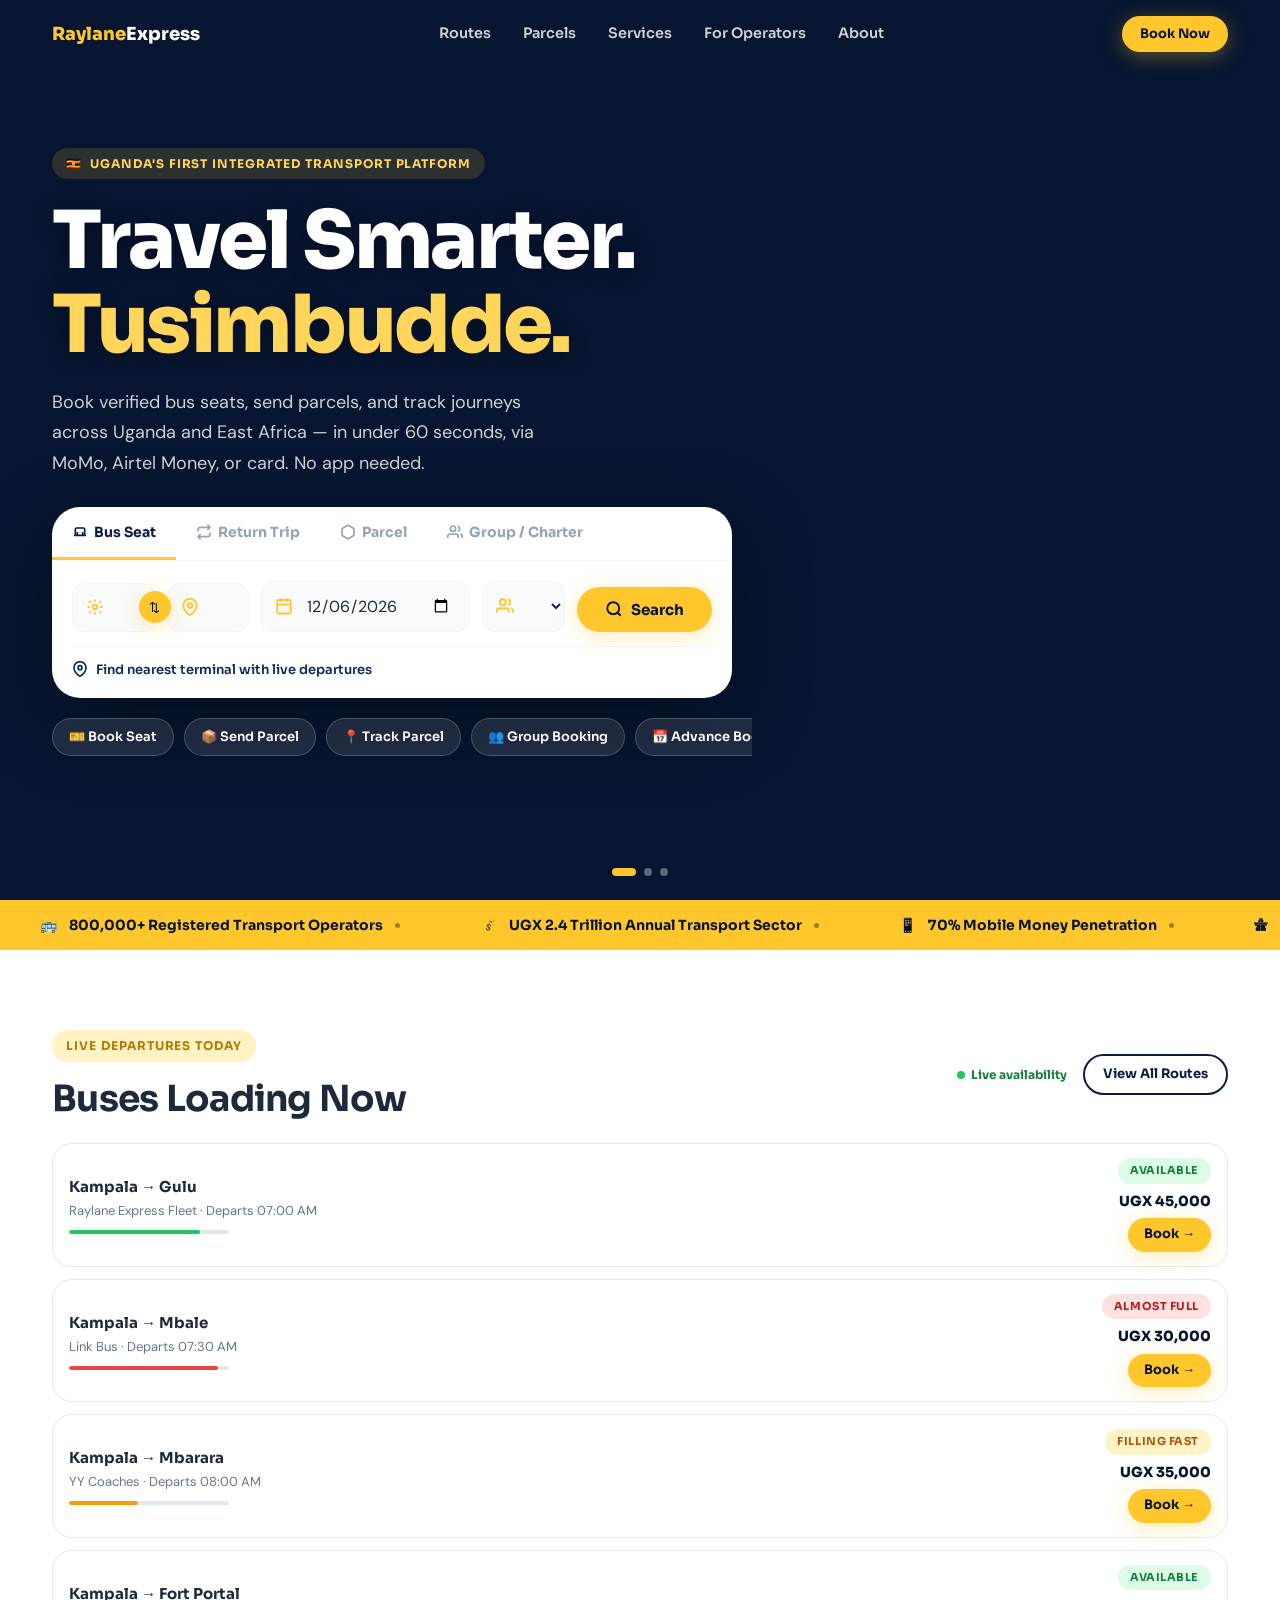
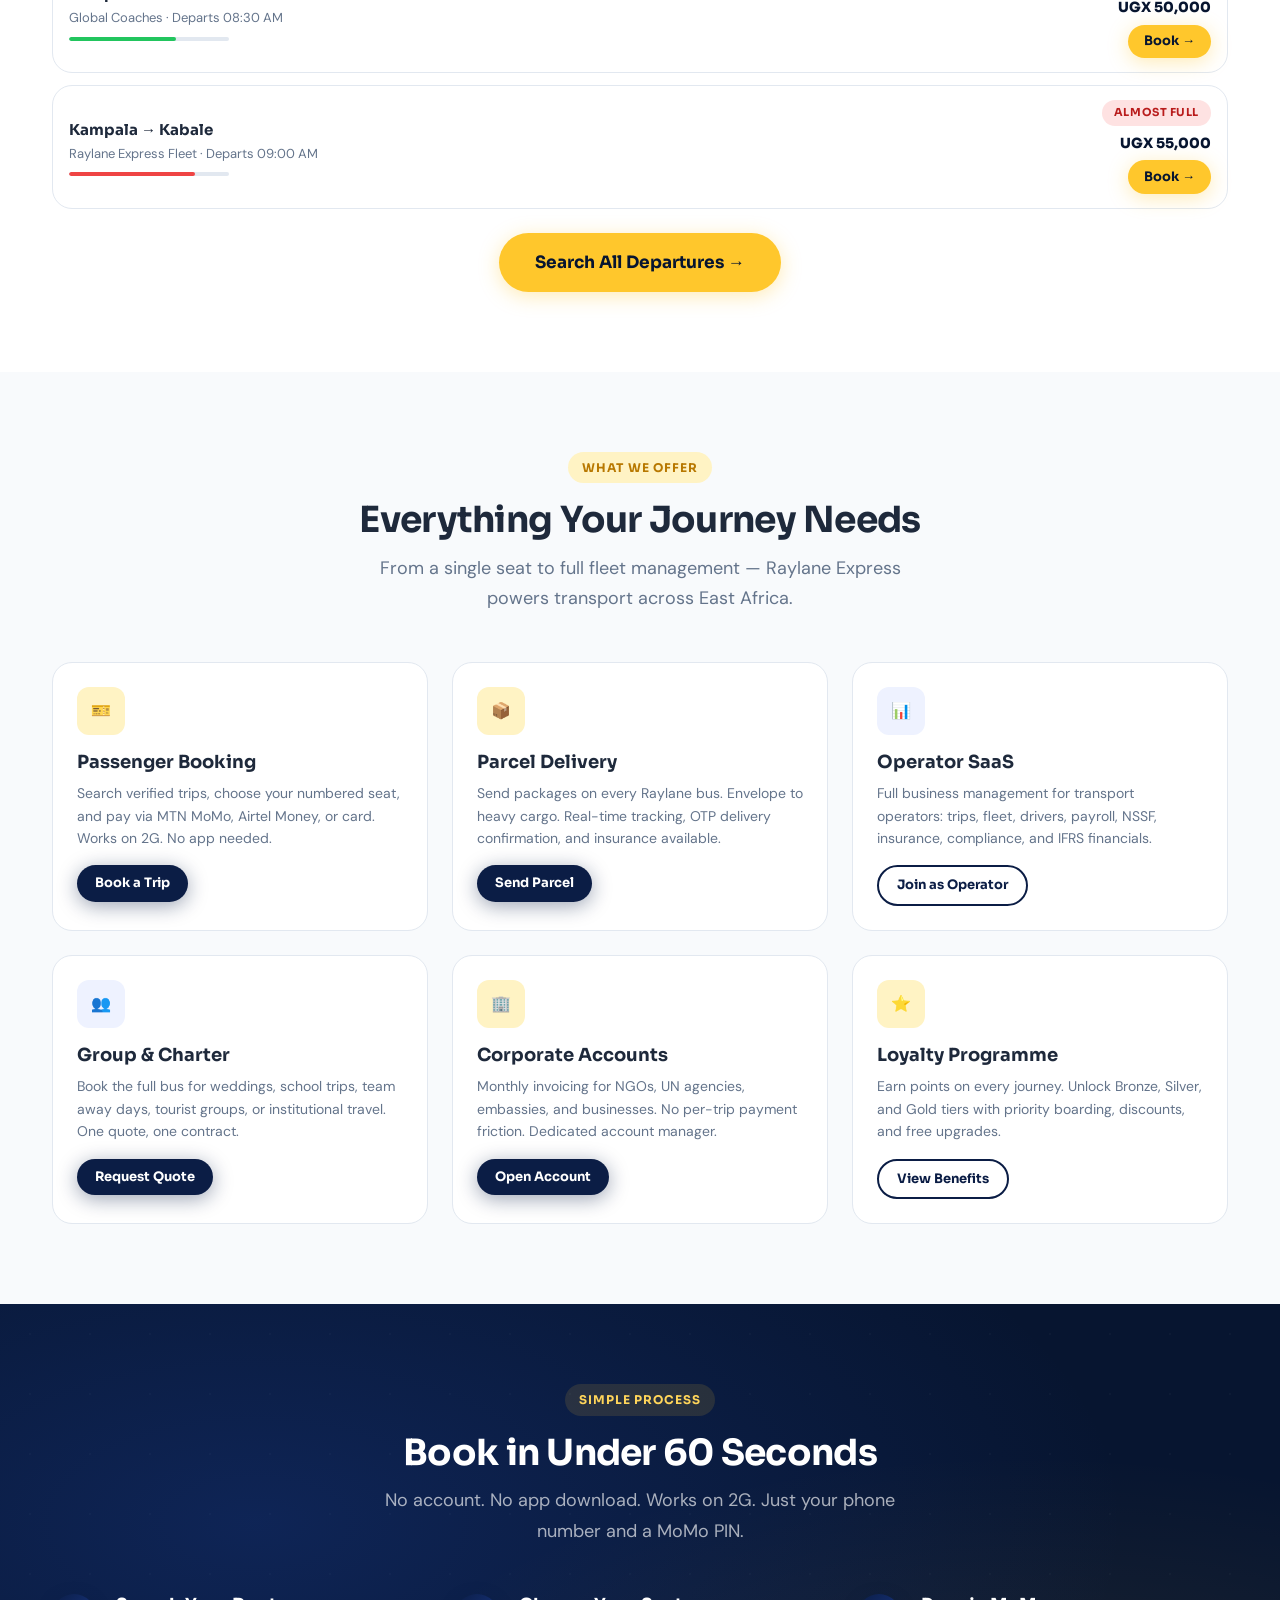
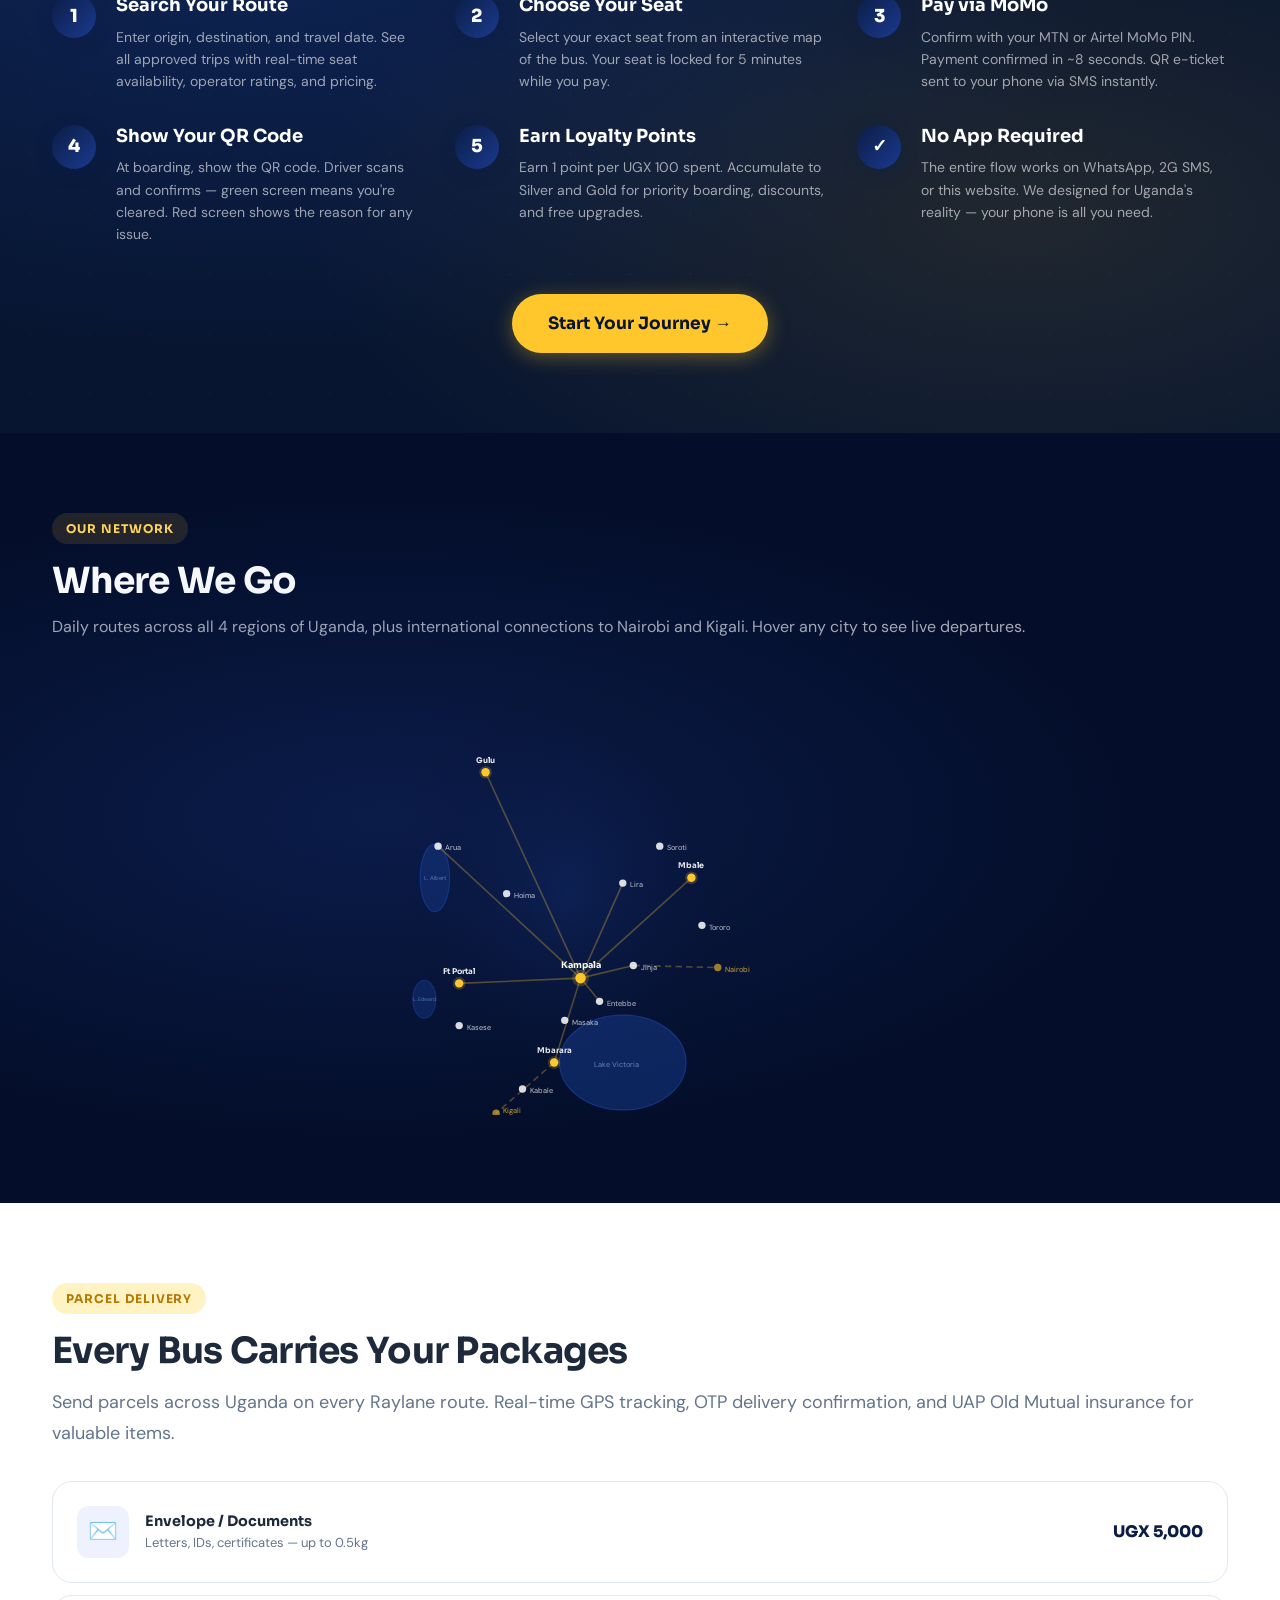
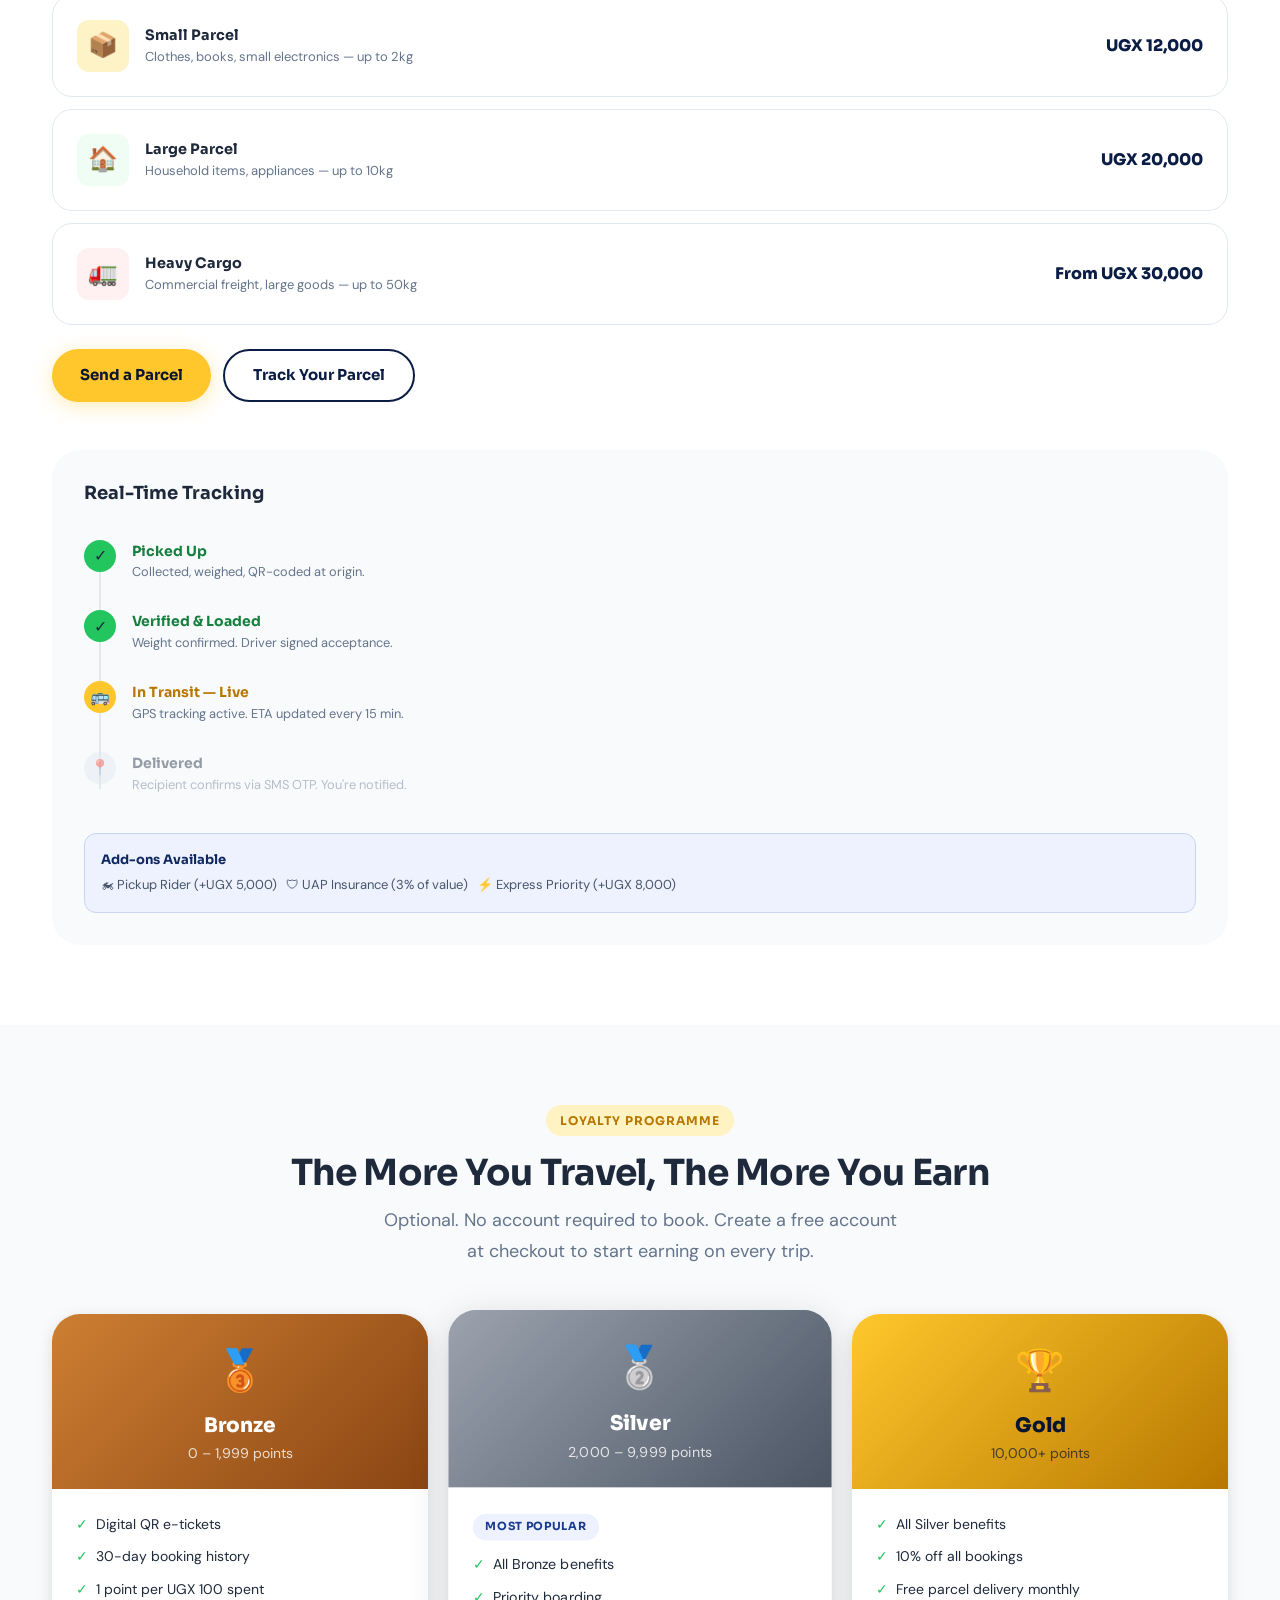
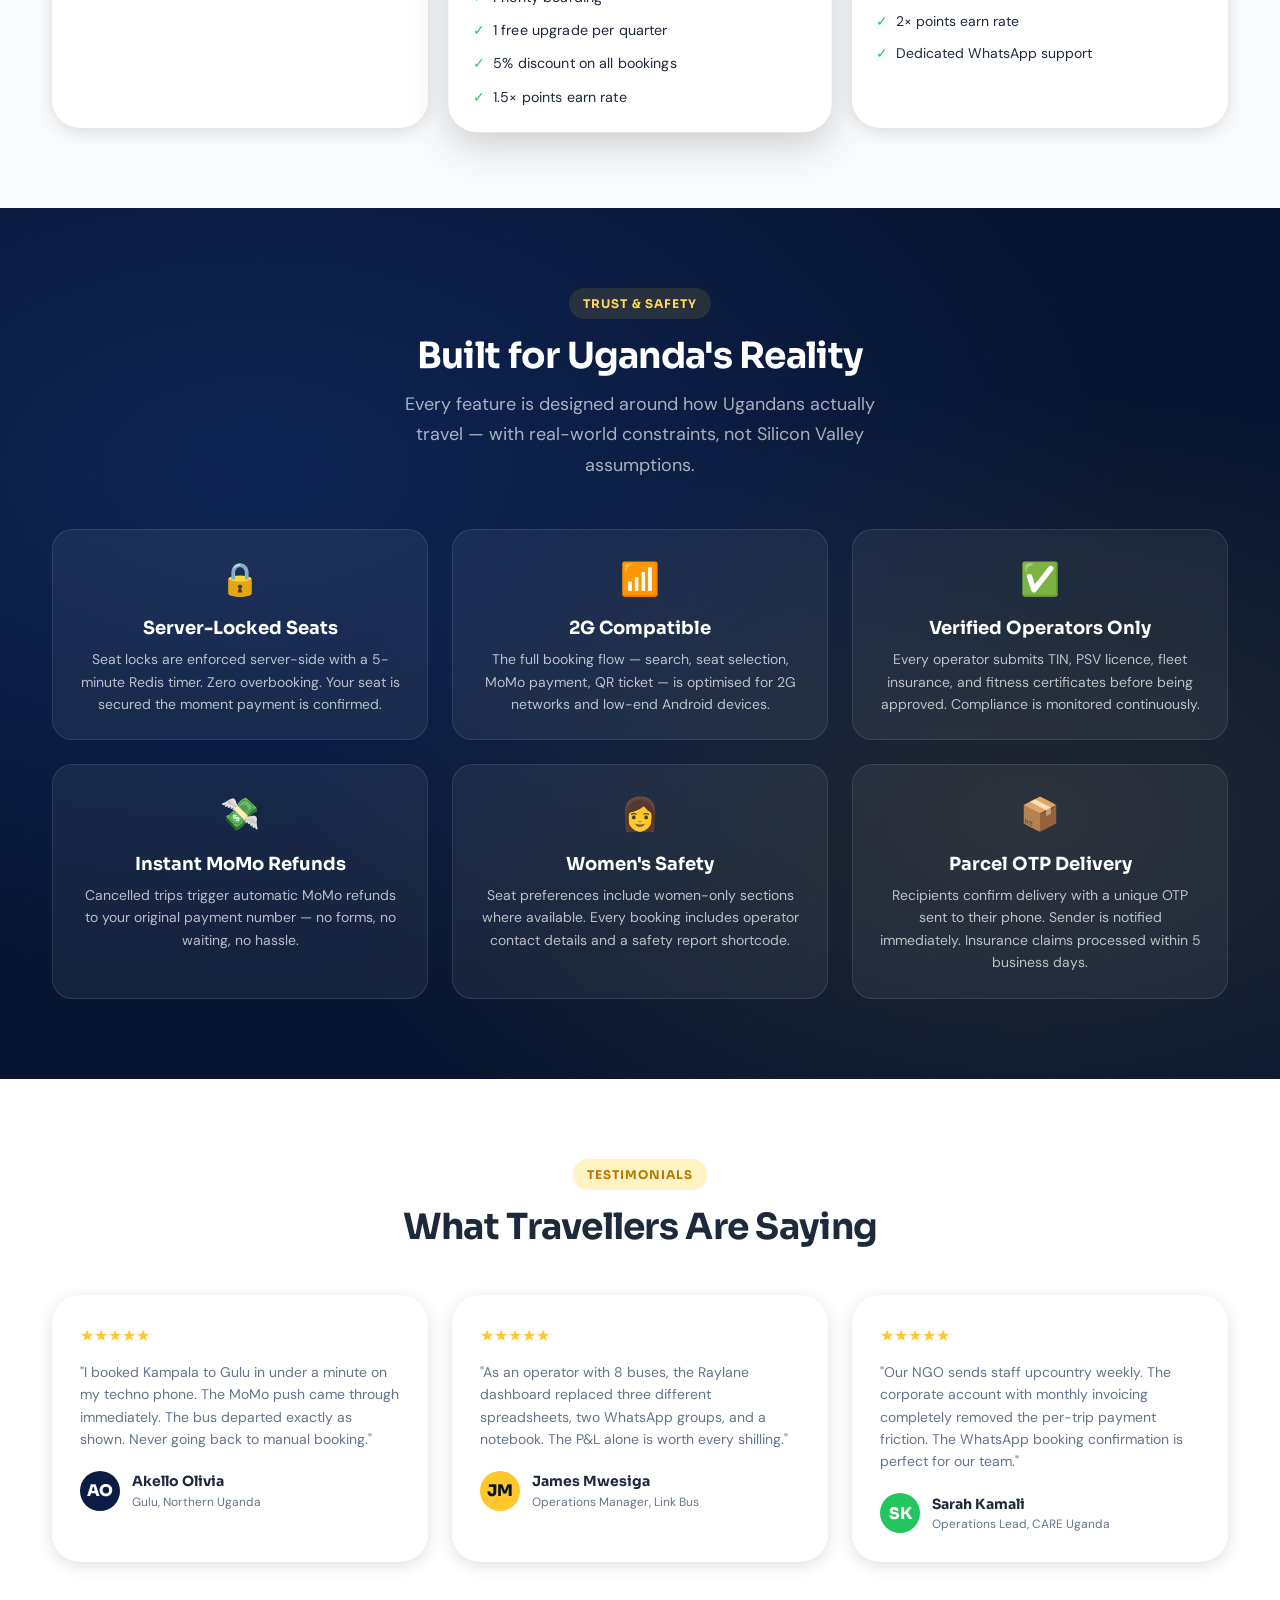
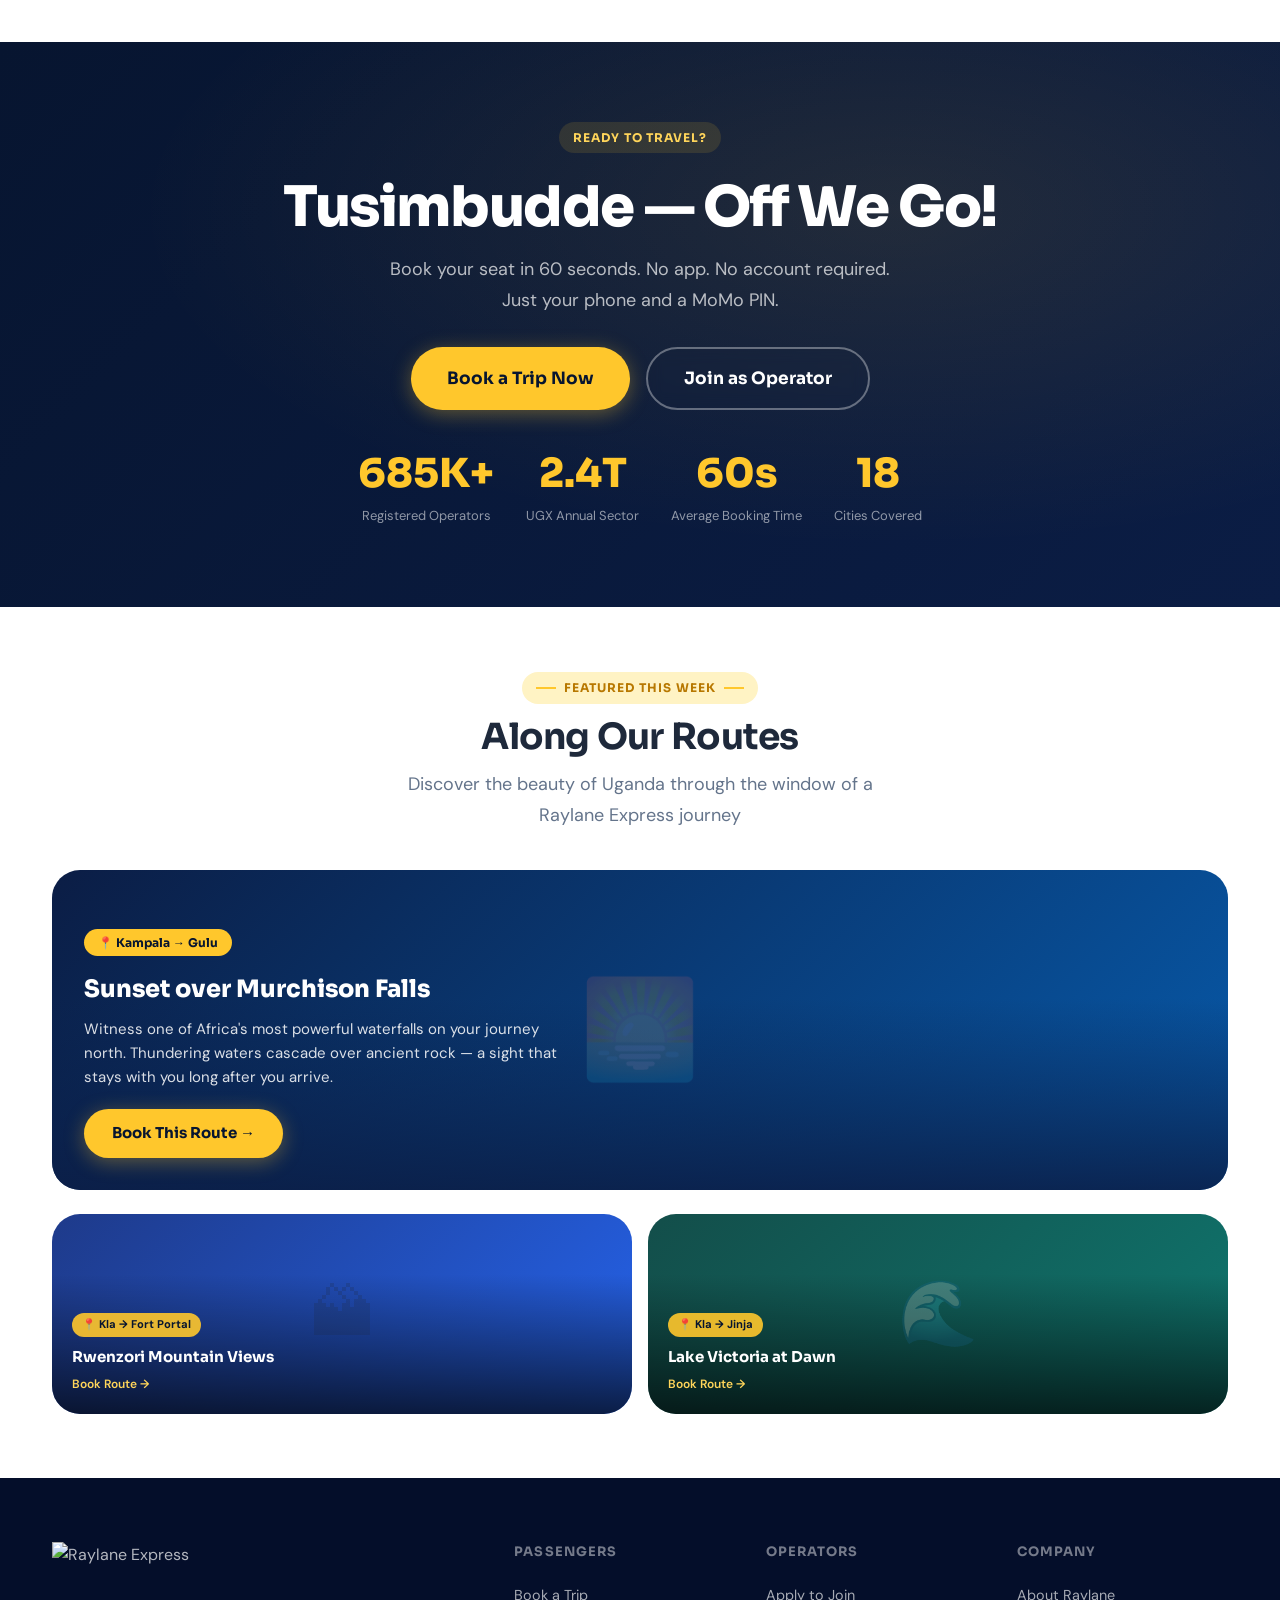
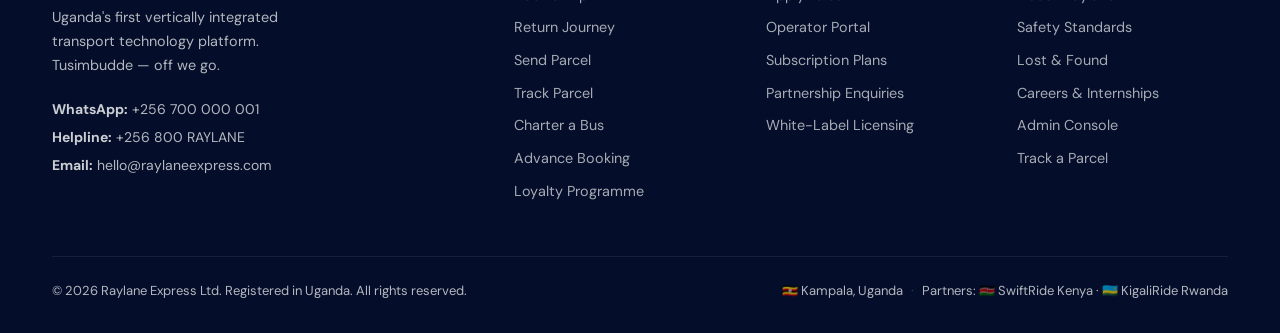
==== commit f4b3789c: "Add files via upload" ====
--- a/index.html
+++ b/index.html
@@ -1207,6 +1207,56 @@
 <!-- ═══════════════════════════════════════════
      FOOTER
 ═══════════════════════════════════════════ -->
+
+<!-- ═══ FEATURED SCENERY THIS WEEK ═══ -->
+<section style="padding:4rem 0;background:var(--white);">
+  <div class="container">
+    <div style="text-align:center;margin-bottom:2.5rem;">
+      <div class="section-label" style="justify-content:center;margin-bottom:.75rem;">
+        <span style="width:20px;height:2px;background:var(--gold-500);display:inline-block;"></span>
+        Featured This Week
+        <span style="width:20px;height:2px;background:var(--gold-500);display:inline-block;"></span>
+      </div>
+      <h2 class="display-md" style="margin-bottom:.75rem;">Along Our Routes</h2>
+      <p class="body-lg text-muted" style="max-width:520px;margin:0 auto;">Discover the beauty of Uganda through the window of a Raylane Express journey</p>
+    </div>
+    <div style="display:grid;grid-template-columns:1fr;gap:1.5rem;">
+      <!-- Featured hero -->
+      <div style="position:relative;border-radius:var(--radius-xl);overflow:hidden;min-height:320px;background:linear-gradient(135deg,#0B1D45,#075AAA);display:flex;align-items:flex-end;">
+        <div style="position:absolute;inset:0;background:linear-gradient(to bottom,transparent 40%,rgba(11,29,69,.85));"></div>
+        <div style="position:absolute;inset:0;display:flex;align-items:center;justify-content:center;font-size:6rem;opacity:.15;">🌅</div>
+        <div style="position:relative;padding:2rem;color:white;">
+          <div style="background:var(--gold-500);color:var(--blue-900);font-family:var(--font-display);font-size:.75rem;font-weight:700;padding:.25rem .875rem;border-radius:99px;display:inline-block;margin-bottom:.875rem;">📍 Kampala → Gulu</div>
+          <h3 style="font-family:var(--font-display);font-size:1.5rem;font-weight:800;margin-bottom:.5rem;">Sunset over Murchison Falls</h3>
+          <p style="font-size:.9375rem;opacity:.85;margin-bottom:1.25rem;max-width:480px;">Witness one of Africa's most powerful waterfalls on your journey north. Thundering waters cascade over ancient rock — a sight that stays with you long after you arrive.</p>
+          <a href="book.html?from=Kampala&to=Gulu" class="btn btn-gold">Book This Route →</a>
+        </div>
+      </div>
+      <!-- Side scenery -->
+      <div style="display:grid;grid-template-columns:1fr 1fr;gap:1rem;">
+        <div style="position:relative;border-radius:var(--radius-xl);overflow:hidden;min-height:200px;background:linear-gradient(135deg,#1E3A8A,#2563EB);display:flex;align-items:flex-end;">
+          <div style="position:absolute;inset:0;background:linear-gradient(to bottom,transparent 30%,rgba(0,0,0,.7));"></div>
+          <div style="position:absolute;inset:0;display:flex;align-items:center;justify-content:center;font-size:4rem;opacity:.2;">🏔</div>
+          <div style="position:relative;padding:1.25rem;color:white;">
+            <div style="background:rgba(255,199,44,.9);color:var(--blue-900);font-size:.7rem;font-weight:700;padding:.2rem .625rem;border-radius:99px;display:inline-block;margin-bottom:.5rem;">📍 Kla → Fort Portal</div>
+            <div style="font-family:var(--font-display);font-size:.9375rem;font-weight:700;">Rwenzori Mountain Views</div>
+            <a href="book.html?from=Kampala&to=Fort Portal" style="font-size:.75rem;color:var(--gold-400);font-weight:600;margin-top:.375rem;display:block;">Book Route →</a>
+          </div>
+        </div>
+        <div style="position:relative;border-radius:var(--radius-xl);overflow:hidden;min-height:200px;background:linear-gradient(135deg,#134E4A,#0F766E);display:flex;align-items:flex-end;">
+          <div style="position:absolute;inset:0;background:linear-gradient(to bottom,transparent 30%,rgba(0,0,0,.7));"></div>
+          <div style="position:absolute;inset:0;display:flex;align-items:center;justify-content:center;font-size:4rem;opacity:.2;">🌊</div>
+          <div style="position:relative;padding:1.25rem;color:white;">
+            <div style="background:rgba(255,199,44,.9);color:var(--blue-900);font-size:.7rem;font-weight:700;padding:.2rem .625rem;border-radius:99px;display:inline-block;margin-bottom:.5rem;">📍 Kla → Jinja</div>
+            <div style="font-family:var(--font-display);font-size:.9375rem;font-weight:700;">Lake Victoria at Dawn</div>
+            <a href="book.html?from=Kampala&to=Jinja" style="font-size:.75rem;color:var(--gold-400);font-weight:600;margin-top:.375rem;display:block;">Book Route →</a>
+          </div>
+        </div>
+      </div>
+    </div>
+  </div>
+</section>
+
 <footer>
   <div class="container">
     <div class="footer-grid">
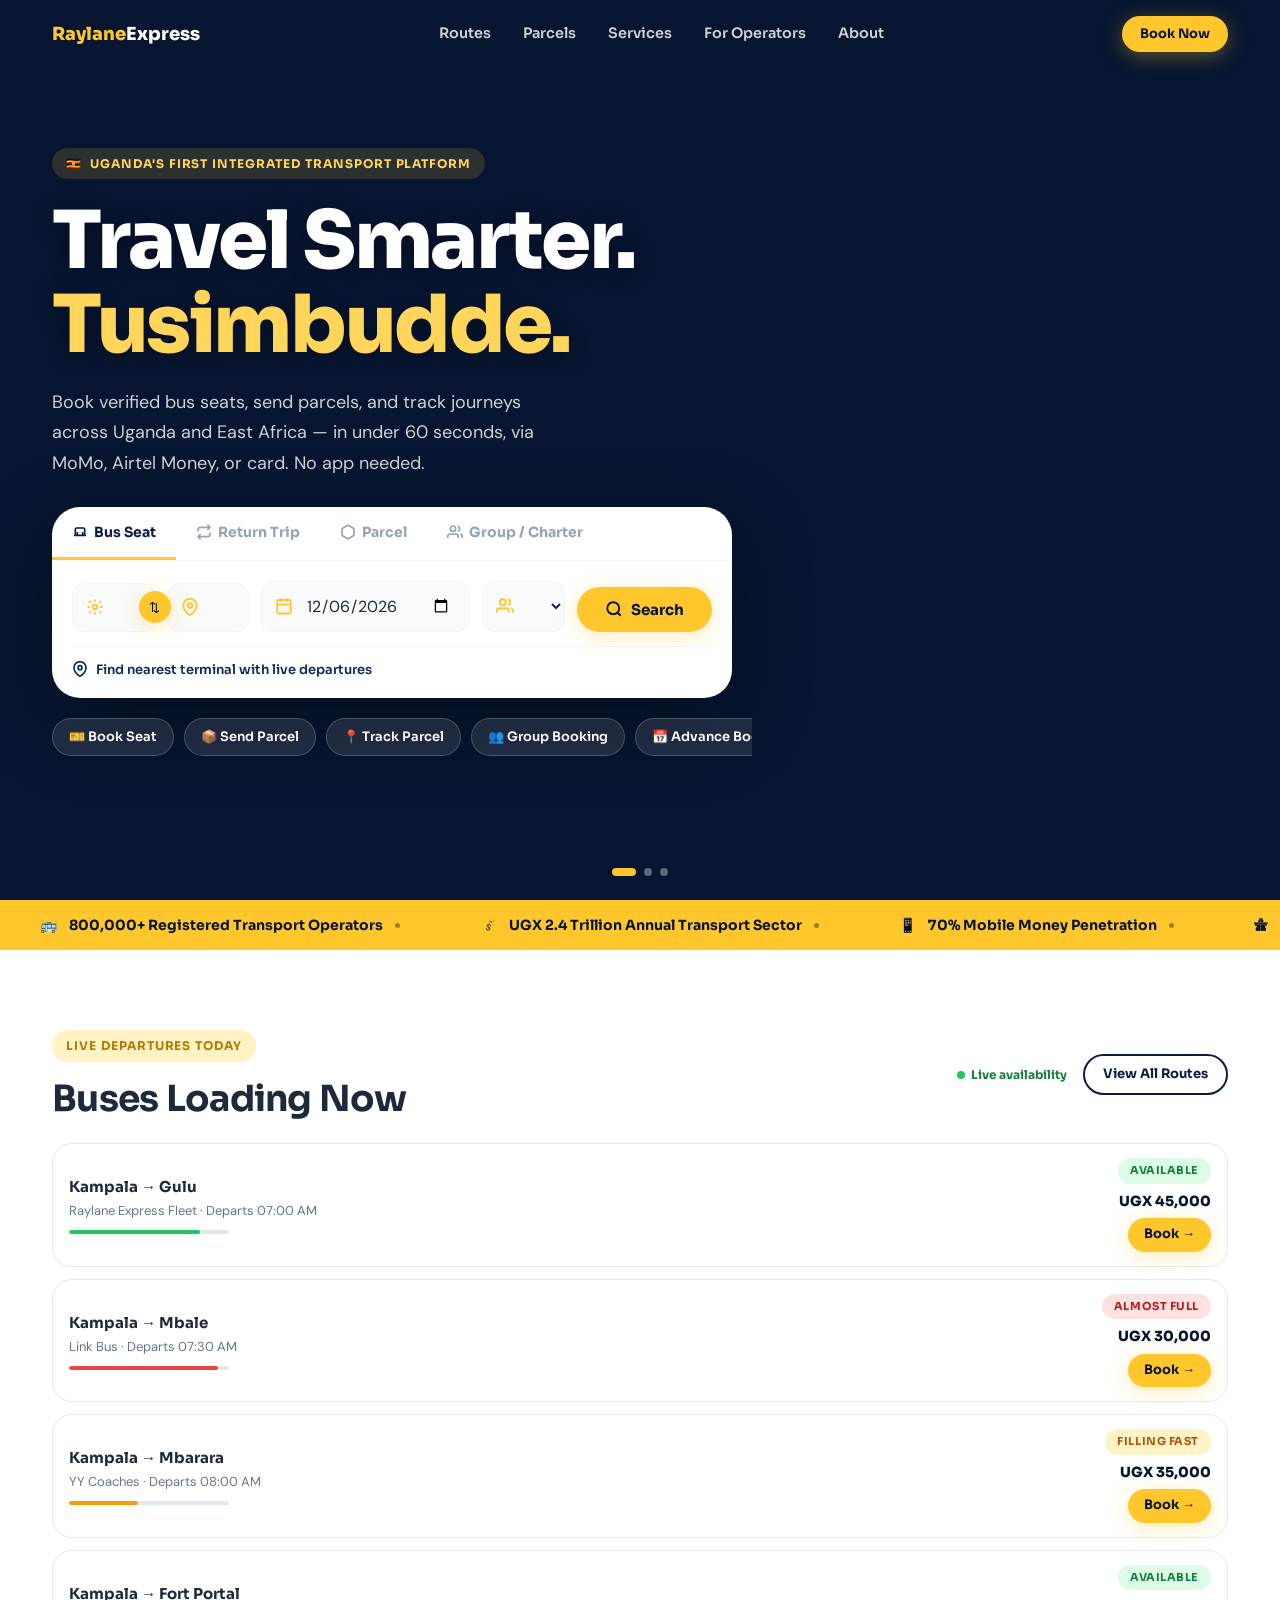
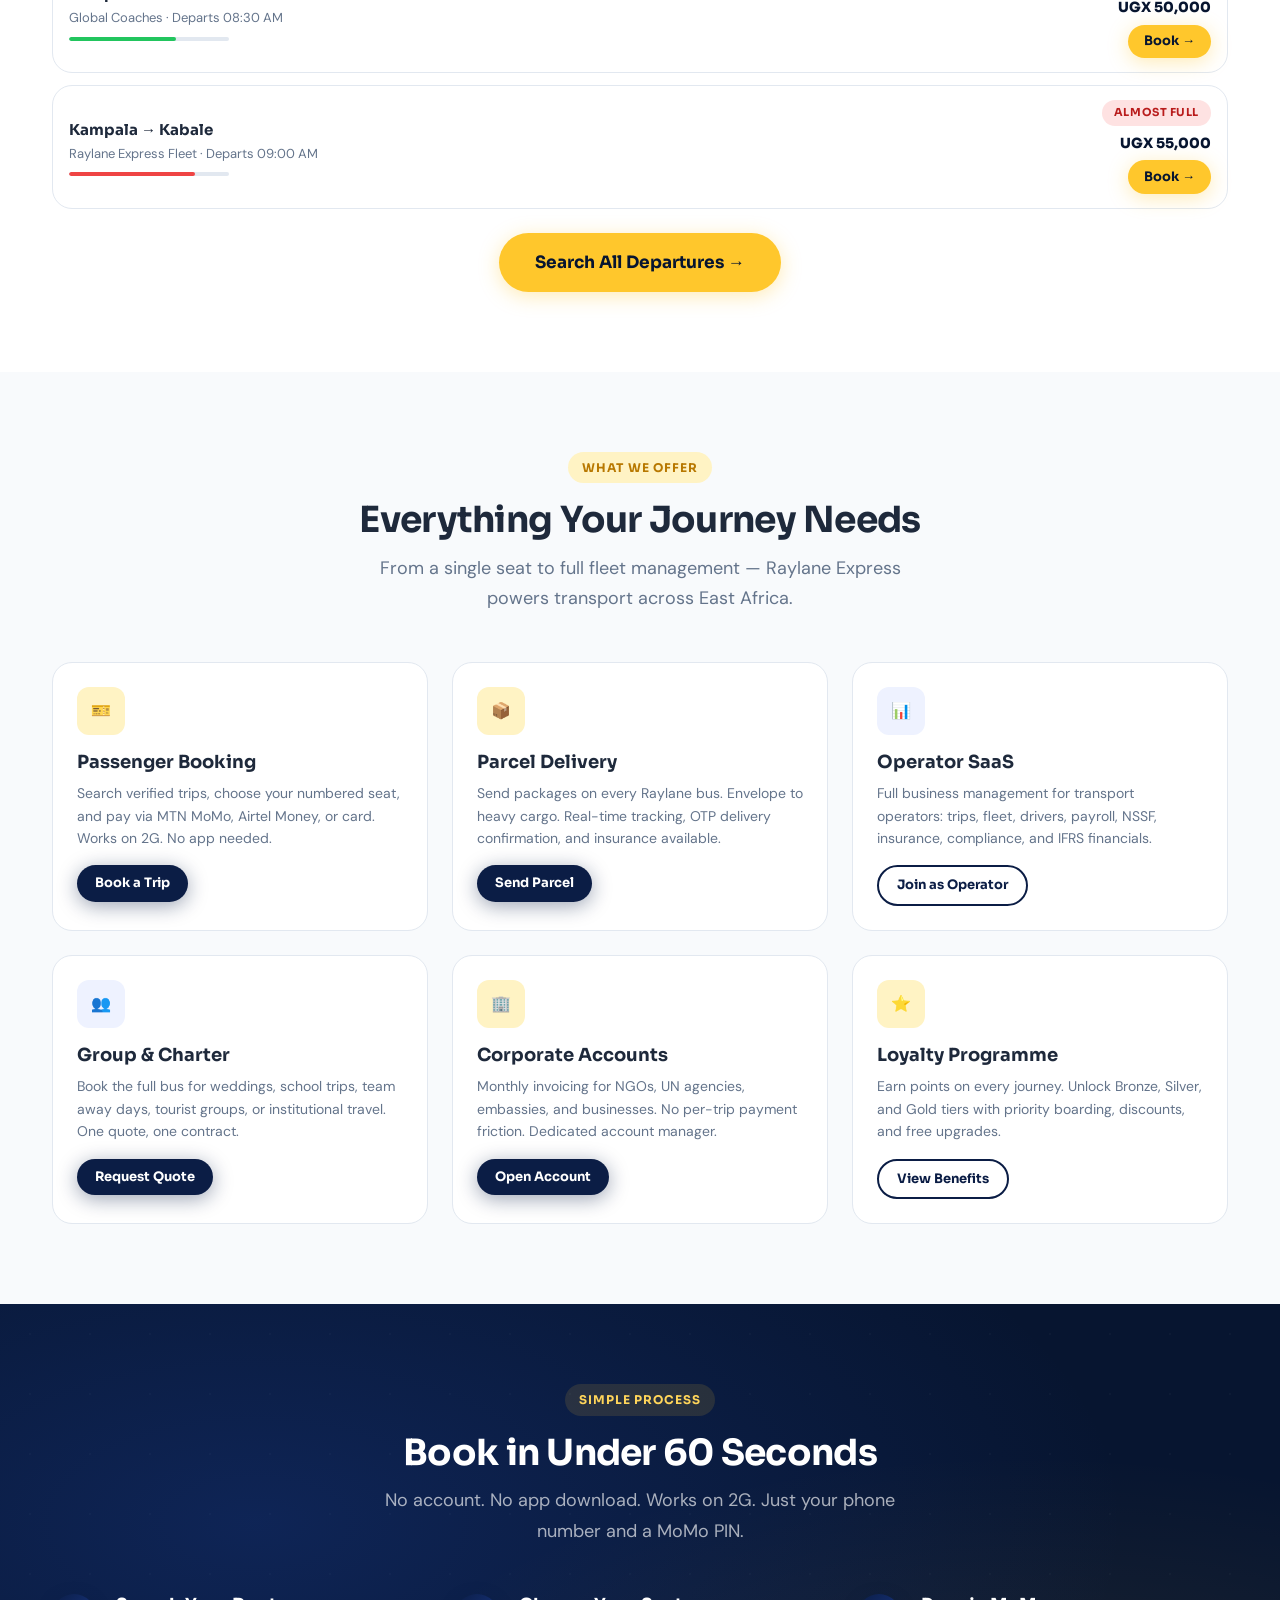
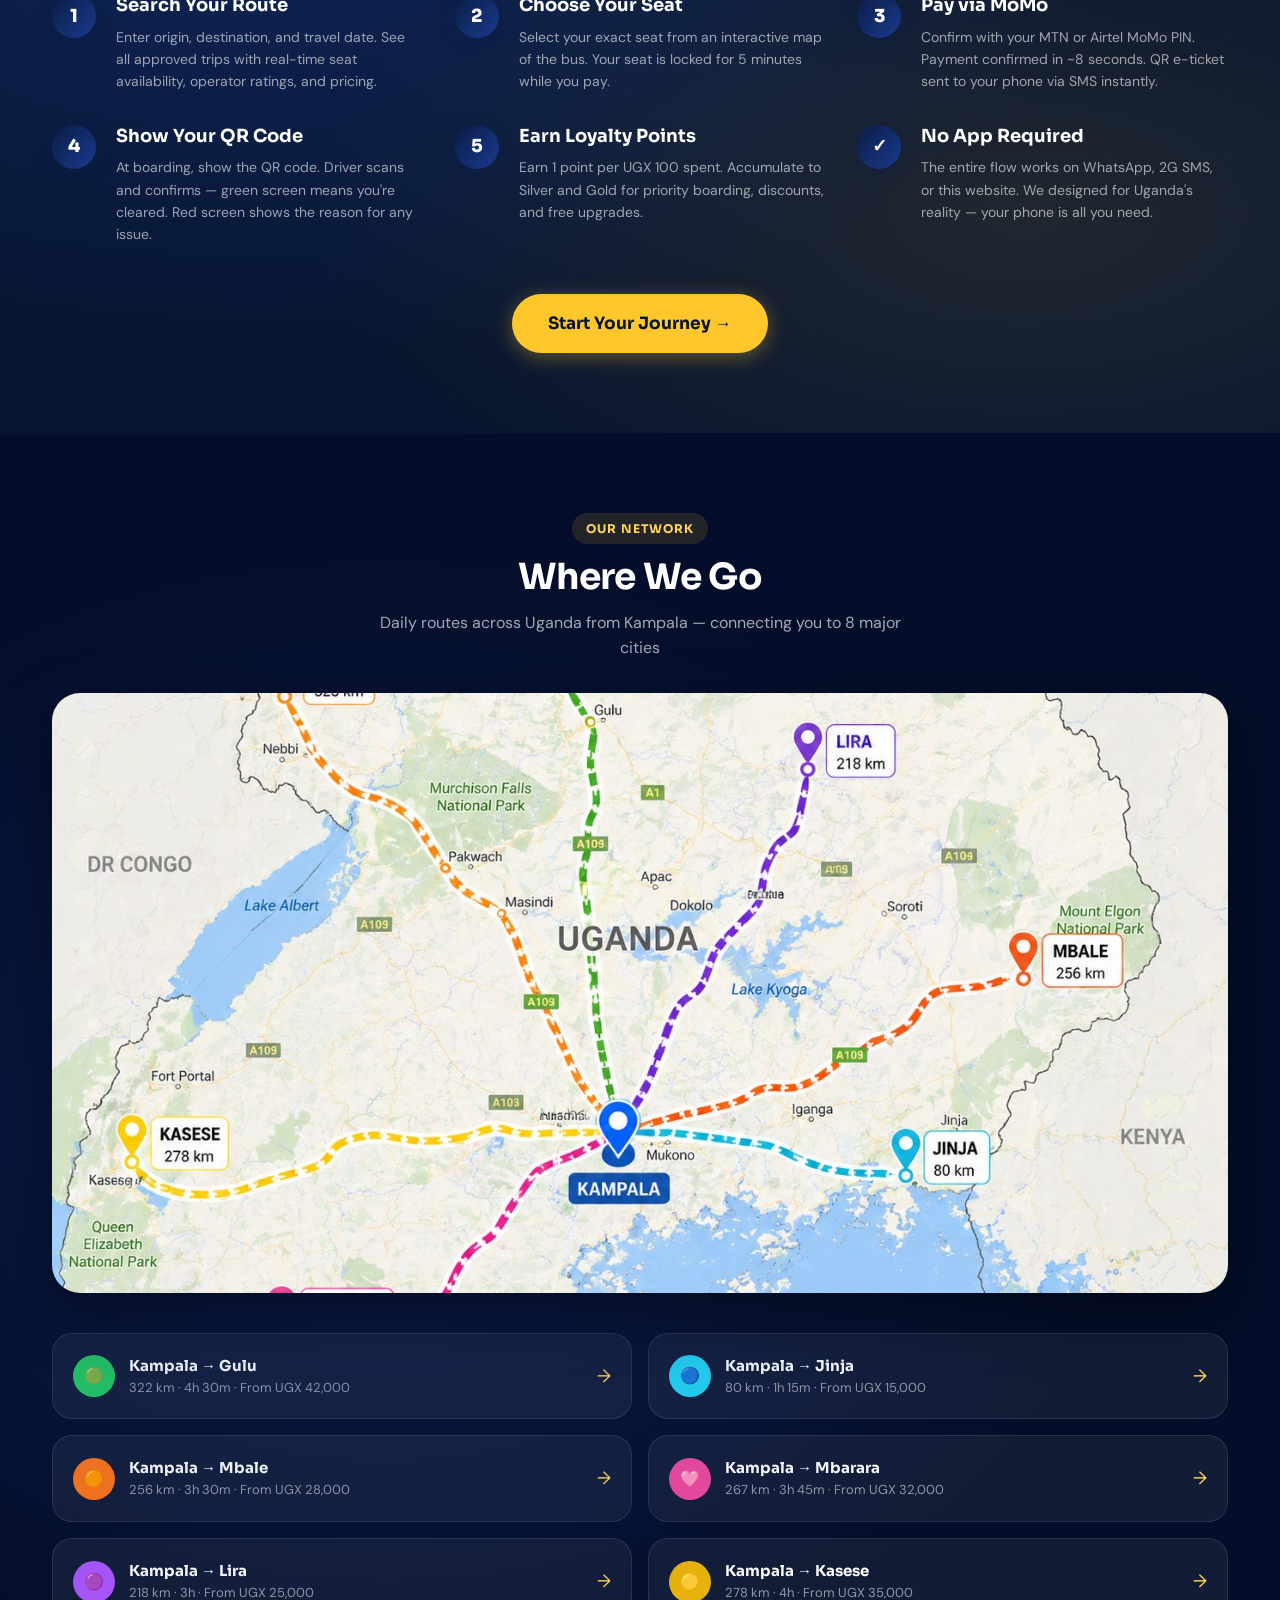
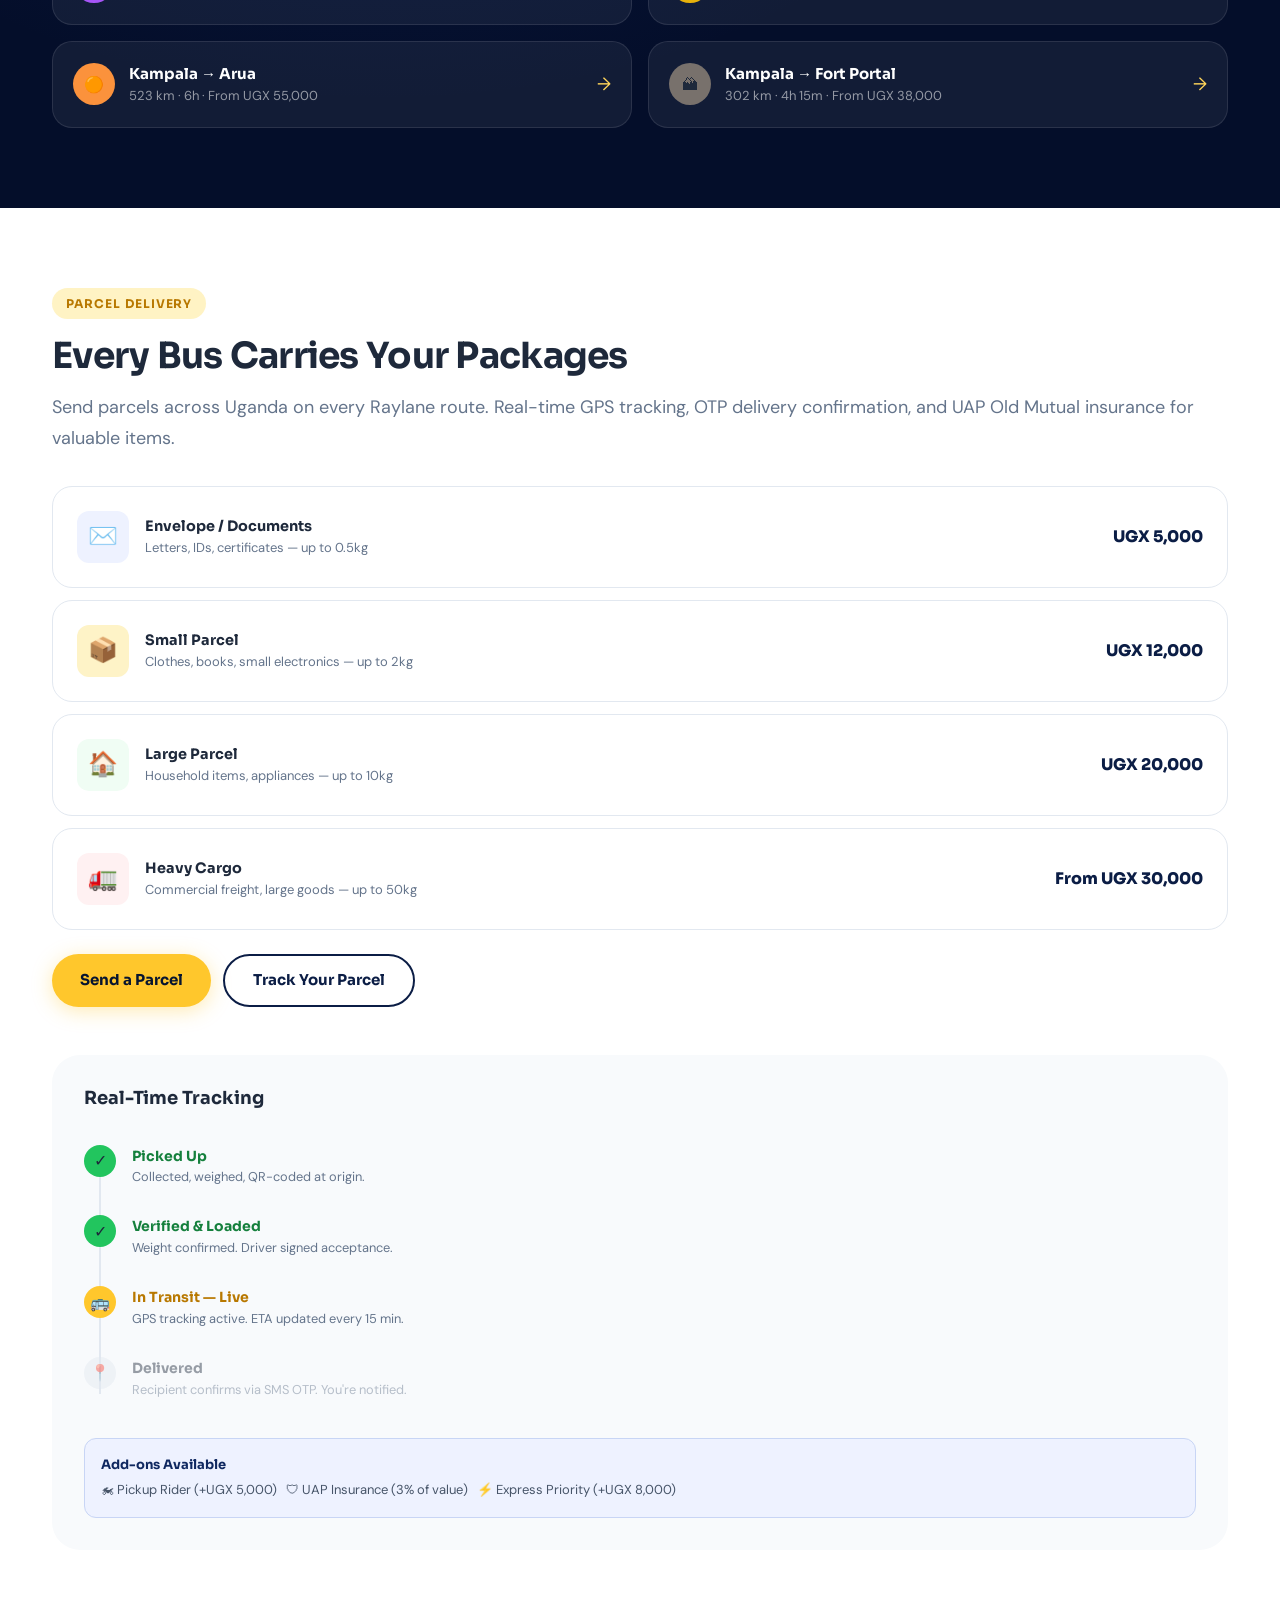
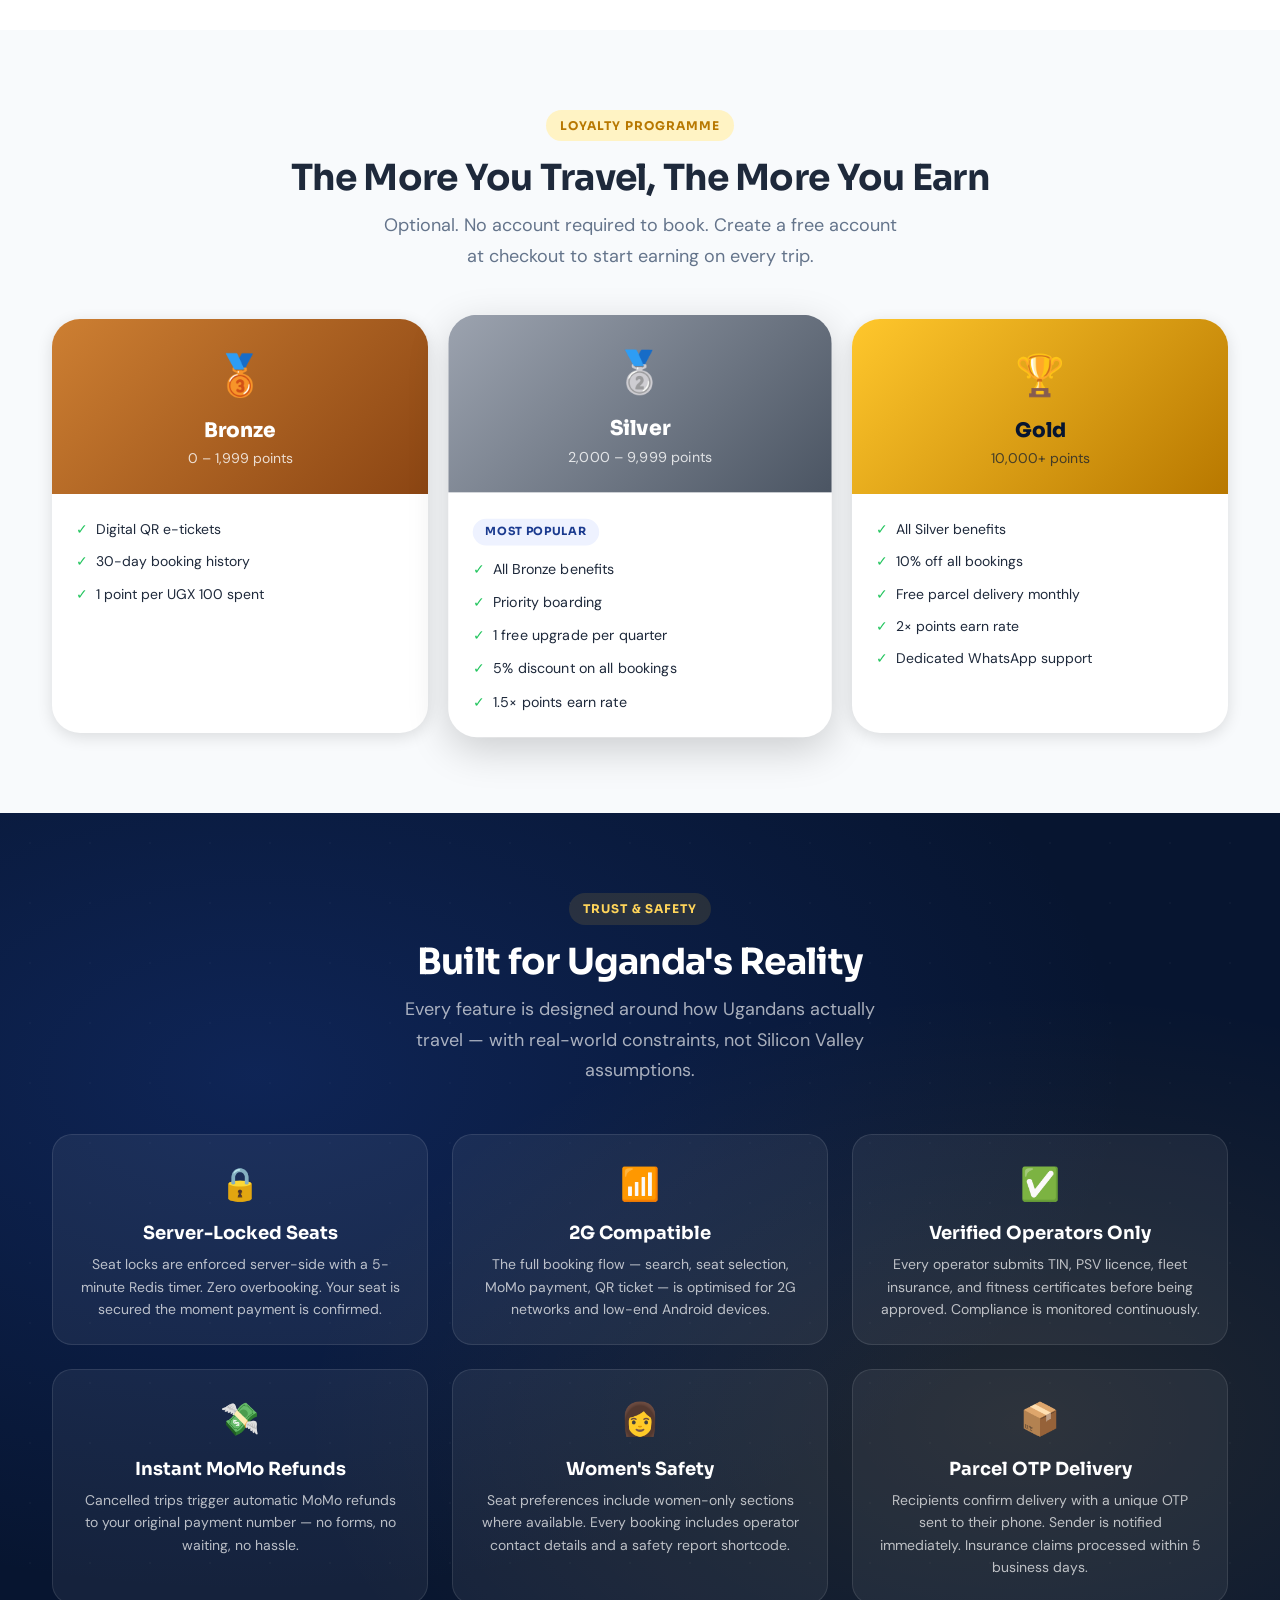
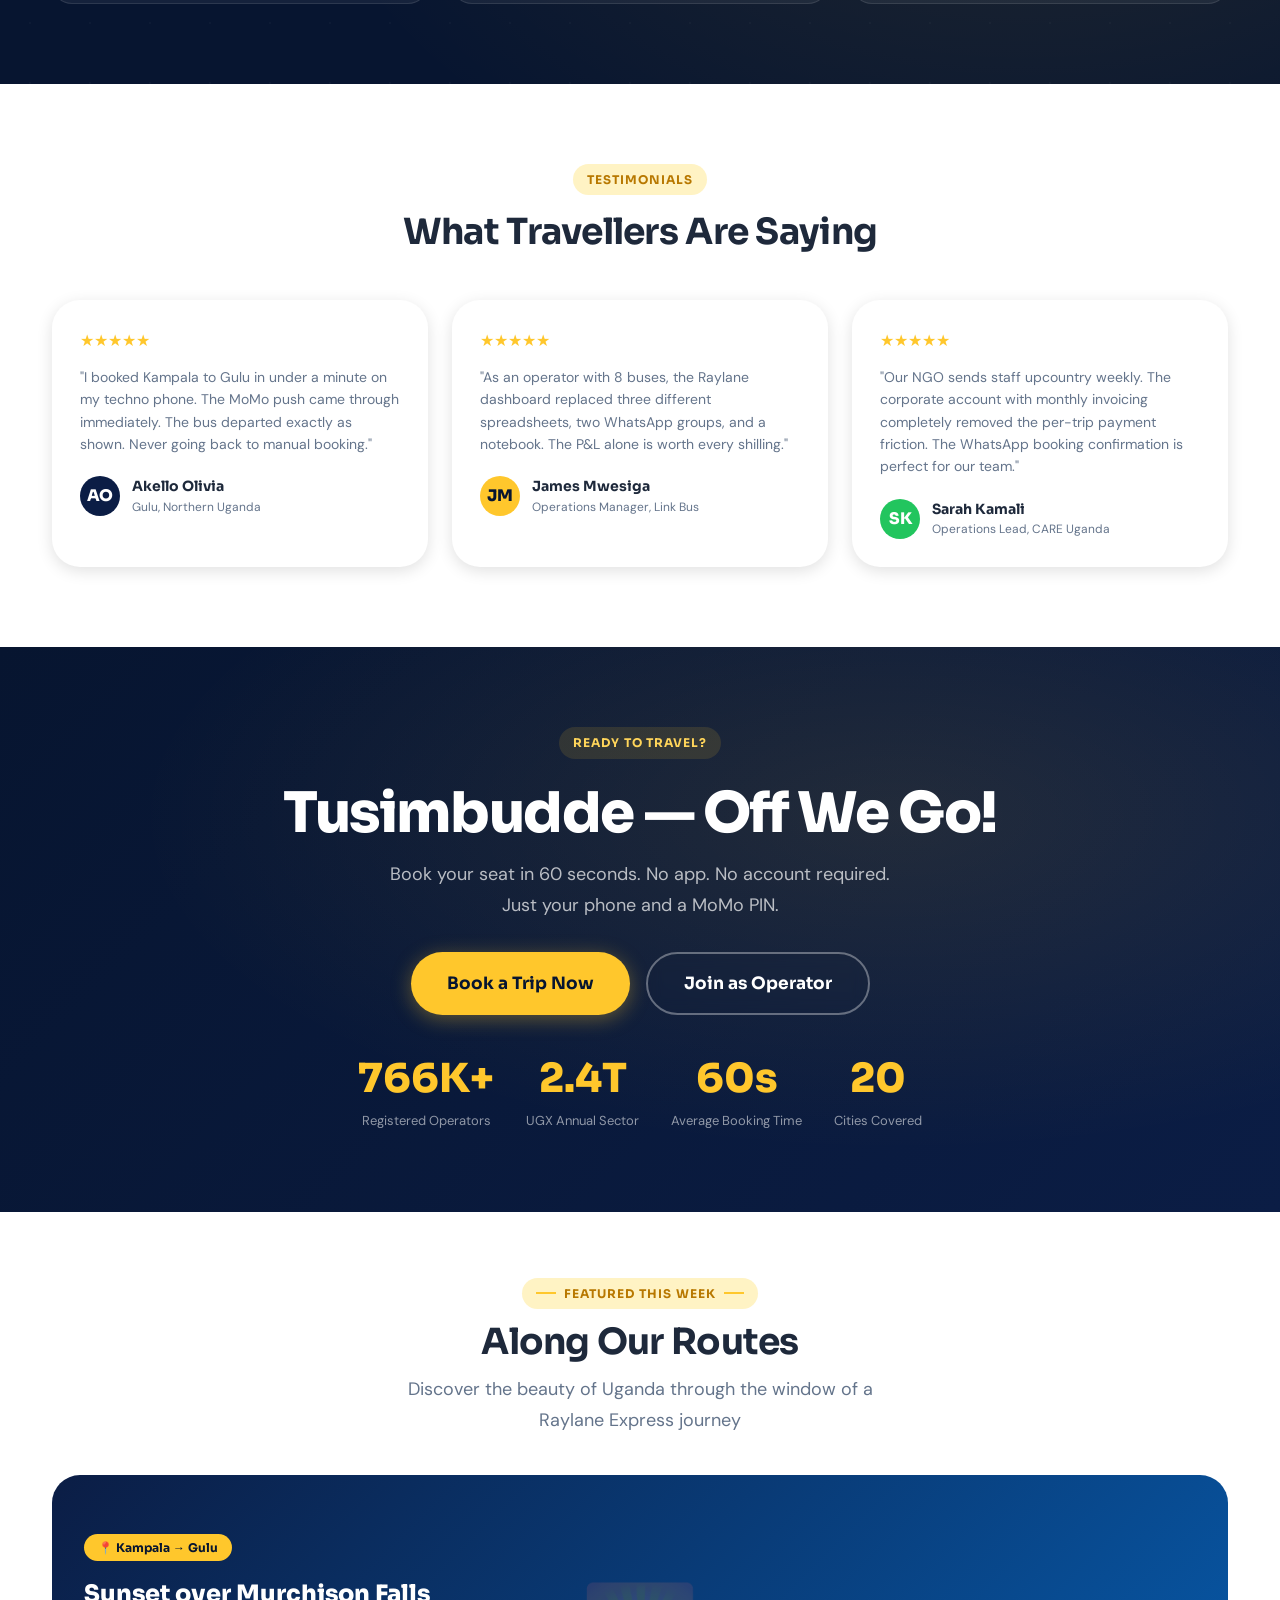
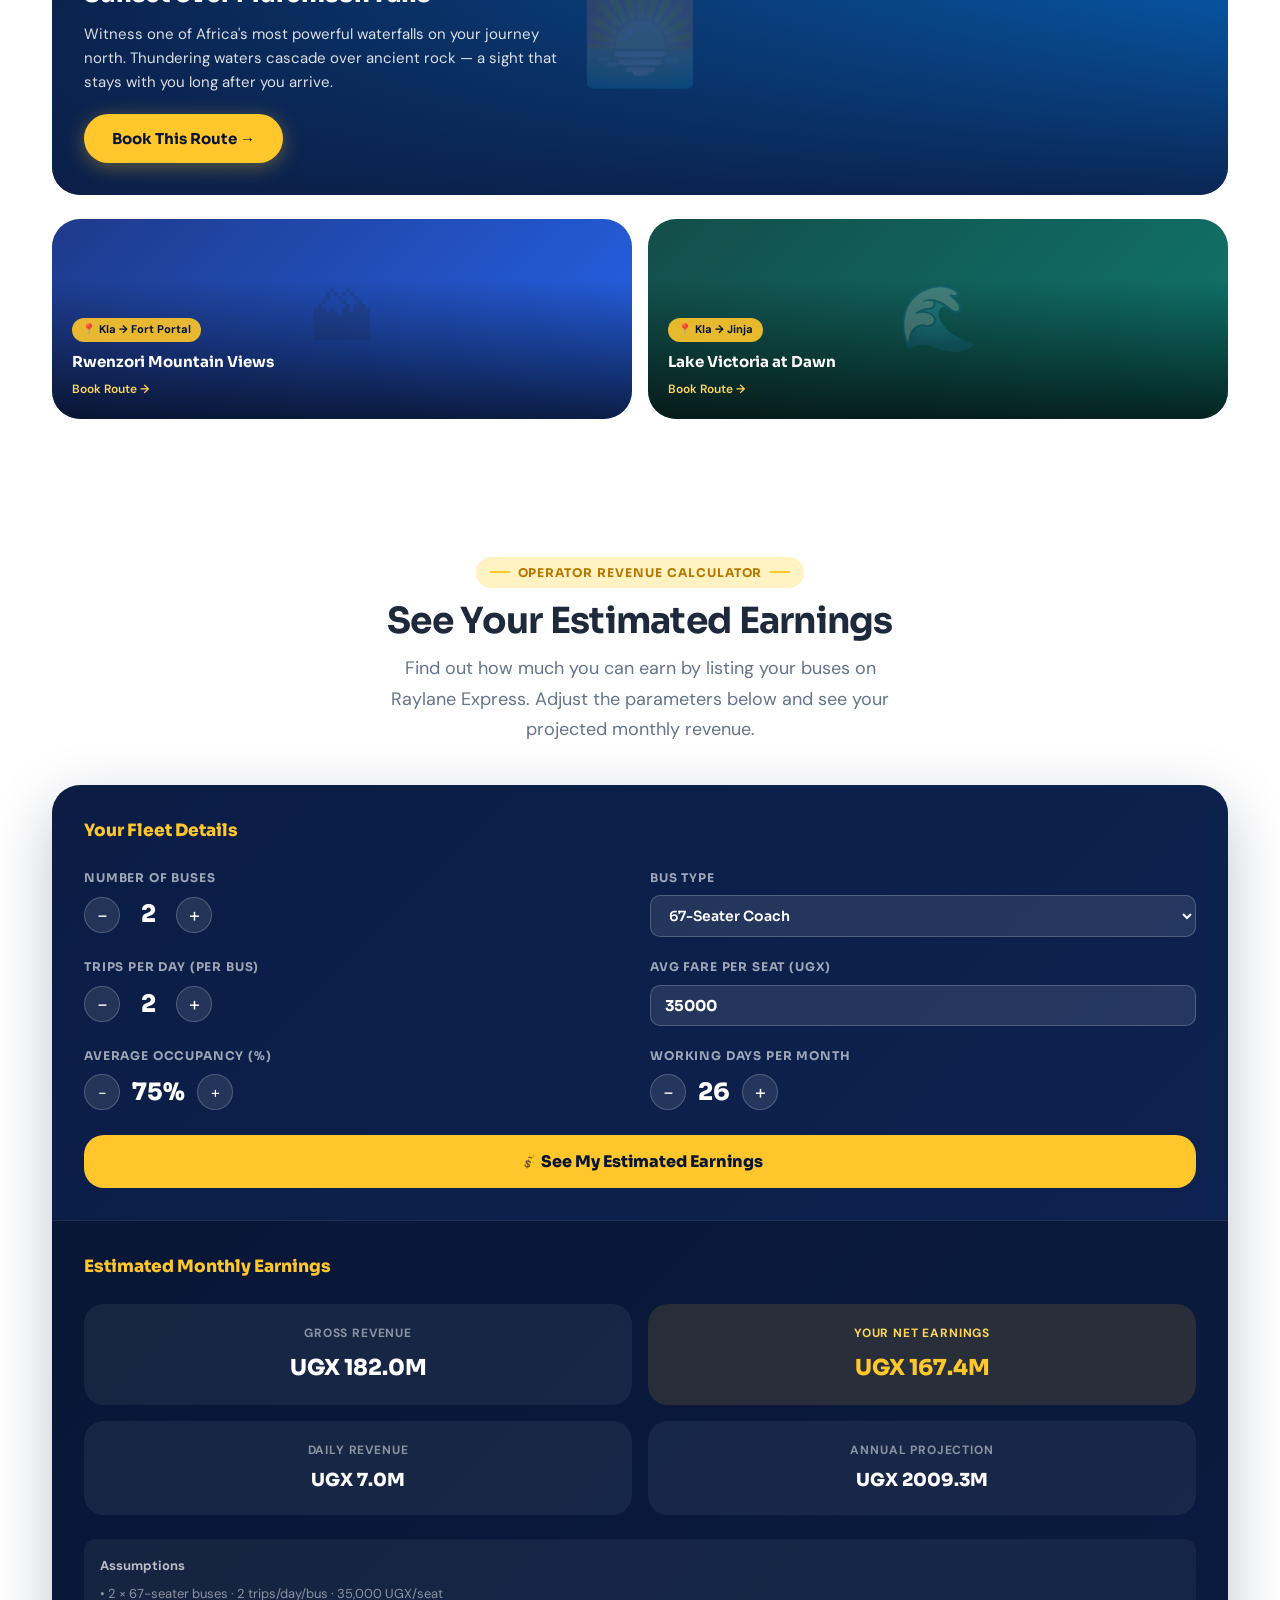
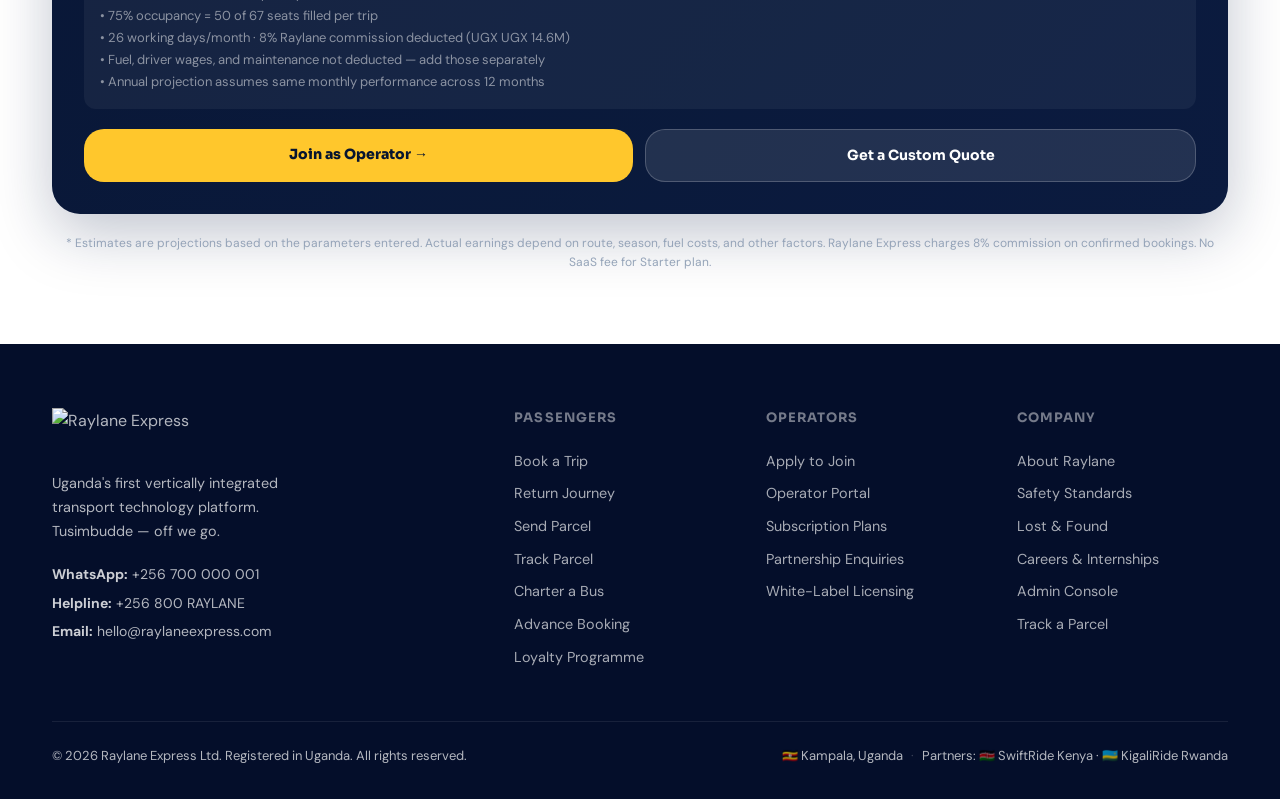
==== commit 118625cf: "Add files via upload" ====
--- a/index.html
+++ b/index.html
@@ -767,151 +767,100 @@
 ═══════════════════════════════════════════ -->
 <section class="map-section" id="routes">
   <div class="container">
-    <div style="display:grid;grid-template-columns:1fr;gap:3rem;align-items:start;" id="mapGrid">
-      <div>
-        <div class="section-label" style="background:rgba(255,199,44,0.12);color:var(--gold-400);">Our Network</div>
-        <h2 class="display-md text-white" style="margin-bottom:0.75rem;">Where We Go</h2>
-        <p class="body-md" style="color:rgba(255,255,255,0.65);margin-bottom:2rem;">Daily routes across all 4 regions of Uganda, plus international connections to Nairobi and Kigali. Hover any city to see live departures.</p>
-
-        <!-- Map SVG -->
-        <div class="uganda-map-container">
-          <svg viewBox="0 0 360 420" xmlns="http://www.w3.org/2000/svg" style="width:100%;max-width:380px;" role="img" aria-label="Raylane Express route network across Uganda and East Africa">
-            <!-- Uganda landmass -->
-            <defs>
-              <radialGradient id="mapGlow" cx="50%" cy="50%" r="50%">
-                <stop offset="0%" stop-color="rgba(37,83,199,0.15)"/>
-                <stop offset="100%" stop-color="transparent"/>
-              </radialGradient>
-            </defs>
-            <rect width="360" height="420" fill="url(#mapGlow)"/>
-
-            <!-- Water bodies -->
-            <ellipse cx="230" cy="370" rx="60" ry="45" fill="rgba(37,99,235,0.25)" stroke="rgba(37,99,235,0.40)" stroke-width="1"/>
-            <text x="224" y="374" fill="rgba(147,197,253,0.6)" font-size="7" text-anchor="middle" font-family="DM Sans">Lake Victoria</text>
-            <ellipse cx="52" cy="195" rx="14" ry="32" fill="rgba(37,99,235,0.2)" stroke="rgba(37,99,235,0.35)" stroke-width="1"/>
-            <text x="52" y="197" fill="rgba(147,197,253,0.5)" font-size="5.5" text-anchor="middle" font-family="DM Sans">L. Albert</text>
-            <ellipse cx="42" cy="310" rx="11" ry="18" fill="rgba(37,99,235,0.2)" stroke="rgba(37,99,235,0.3)" stroke-width="1"/>
-            <text x="42" y="312" fill="rgba(147,197,253,0.5)" font-size="5" text-anchor="middle" font-family="DM Sans">L. Edward</text>
-
-            <!-- Route lines from Kampala (190, 290) -->
-            <line class="route-line" x1="190" y1="290" x2="100" y2="95"/>  <!-- Gulu -->
-            <line class="route-line" x1="190" y1="290" x2="295" y2="195"/> <!-- Mbale -->
-            <line class="route-line" x1="190" y1="290" x2="75" y2="295"/>  <!-- Fort Portal -->
-            <line class="route-line" x1="190" y1="290" x2="165" y2="370"/> <!-- Mbarara -->
-            <line class="route-line" x1="190" y1="290" x2="208" y2="312"/> <!-- Entebbe -->
-            <line class="route-line" x1="190" y1="290" x2="240" y2="278"/> <!-- Jinja -->
-            <line class="route-line" x1="190" y1="290" x2="230" y2="200"/> <!-- Lira -->
-            <line class="route-line" x1="190" y1="290" x2="55" y2="165"/>  <!-- Arua -->
-            <line class="route-line international" x1="240" y1="278" x2="320" y2="280"/> <!-- Nairobi -->
-            <line class="route-line international" x1="165" y1="370" x2="110" y2="418"/> <!-- Kigali -->
-
-            <!-- Hub cities (larger gold pins) -->
-            <g class="map-pin hub" onclick="showCity('Kampala')" style="cursor:pointer;">
-              <circle cx="190" cy="290" r="8" fill="var(--gold-500)" opacity="0.2"/>
-              <circle cx="190" cy="290" r="5" fill="var(--gold-500)"/>
-              <text x="190" y="280" fill="white" font-size="8.5" text-anchor="middle" font-family="Sora" font-weight="700">Kampala</text>
-            </g>
-            <g class="map-pin hub" onclick="showCity('Gulu')" style="cursor:pointer;">
-              <circle cx="100" cy="95" r="6" fill="var(--gold-500)" opacity="0.2"/>
-              <circle cx="100" cy="95" r="4" fill="var(--gold-500)"/>
-              <text x="100" y="86" fill="rgba(255,255,255,0.9)" font-size="7.5" text-anchor="middle" font-family="Sora" font-weight="700">Gulu</text>
-            </g>
-            <g class="map-pin hub" onclick="showCity('Mbale')" style="cursor:pointer;">
-              <circle cx="295" cy="195" r="6" fill="var(--gold-500)" opacity="0.2"/>
-              <circle cx="295" cy="195" r="4" fill="var(--gold-500)"/>
-              <text x="295" y="186" fill="rgba(255,255,255,0.9)" font-size="7.5" text-anchor="middle" font-family="Sora" font-weight="700">Mbale</text>
-            </g>
-            <g class="map-pin hub" onclick="showCity('Mbarara')" style="cursor:pointer;">
-              <circle cx="165" cy="370" r="6" fill="var(--gold-500)" opacity="0.2"/>
-              <circle cx="165" cy="370" r="4" fill="var(--gold-500)"/>
-              <text x="165" y="361" fill="rgba(255,255,255,0.9)" font-size="7.5" text-anchor="middle" font-family="Sora" font-weight="700">Mbarara</text>
-            </g>
-            <g class="map-pin hub" onclick="showCity('Fort Portal')" style="cursor:pointer;">
-              <circle cx="75" cy="295" r="6" fill="var(--gold-500)" opacity="0.2"/>
-              <circle cx="75" cy="295" r="4" fill="var(--gold-500)"/>
-              <text x="75" y="286" fill="rgba(255,255,255,0.9)" font-size="7.5" text-anchor="middle" font-family="Sora" font-weight="700">Ft Portal</text>
-            </g>
-
-            <!-- Regular cities -->
-            <g class="map-pin city" onclick="showCity('Jinja')" style="cursor:pointer;">
-              <circle cx="240" cy="278" r="3.5" fill="rgba(255,255,255,0.85)"/>
-              <text x="247" y="282" fill="rgba(255,255,255,0.75)" font-size="7" font-family="DM Sans">Jinja</text>
-            </g>
-            <g class="map-pin city" onclick="showCity('Entebbe')" style="cursor:pointer;">
-              <circle cx="208" cy="312" r="3.5" fill="rgba(255,255,255,0.85)"/>
-              <text x="215" y="316" fill="rgba(255,255,255,0.75)" font-size="7" font-family="DM Sans">Entebbe</text>
-            </g>
-            <g class="map-pin city" onclick="showCity('Lira')" style="cursor:pointer;">
-              <circle cx="230" cy="200" r="3.5" fill="rgba(255,255,255,0.85)"/>
-              <text x="237" y="204" fill="rgba(255,255,255,0.75)" font-size="7" font-family="DM Sans">Lira</text>
-            </g>
-            <g class="map-pin city" onclick="showCity('Arua')" style="cursor:pointer;">
-              <circle cx="55" cy="165" r="3.5" fill="rgba(255,255,255,0.85)"/>
-              <text x="62" y="169" fill="rgba(255,255,255,0.75)" font-size="7" font-family="DM Sans">Arua</text>
-            </g>
-            <g class="map-pin city" onclick="showCity('Soroti')" style="cursor:pointer;">
-              <circle cx="265" cy="165" r="3.5" fill="rgba(255,255,255,0.85)"/>
-              <text x="272" y="169" fill="rgba(255,255,255,0.75)" font-size="7" font-family="DM Sans">Soroti</text>
-            </g>
-            <g class="map-pin city" onclick="showCity('Kabale')" style="cursor:pointer;">
-              <circle cx="135" cy="395" r="3.5" fill="rgba(255,255,255,0.85)"/>
-              <text x="142" y="399" fill="rgba(255,255,255,0.75)" font-size="7" font-family="DM Sans">Kabale</text>
-            </g>
-            <g class="map-pin city" onclick="showCity('Kasese')" style="cursor:pointer;">
-              <circle cx="75" cy="335" r="3.5" fill="rgba(255,255,255,0.85)"/>
-              <text x="82" y="339" fill="rgba(255,255,255,0.75)" font-size="7" font-family="DM Sans">Kasese</text>
-            </g>
-            <g class="map-pin city" onclick="showCity('Masaka')" style="cursor:pointer;">
-              <circle cx="175" cy="330" r="3.5" fill="rgba(255,255,255,0.85)"/>
-              <text x="182" y="334" fill="rgba(255,255,255,0.75)" font-size="7" font-family="DM Sans">Masaka</text>
-            </g>
-            <g class="map-pin city" onclick="showCity('Tororo')" style="cursor:pointer;">
-              <circle cx="305" cy="240" r="3.5" fill="rgba(255,255,255,0.85)"/>
-              <text x="312" y="244" fill="rgba(255,255,255,0.75)" font-size="7" font-family="DM Sans">Tororo</text>
-            </g>
-            <g class="map-pin city" onclick="showCity('Hoima')" style="cursor:pointer;">
-              <circle cx="120" cy="210" r="3.5" fill="rgba(255,255,255,0.85)"/>
-              <text x="127" y="214" fill="rgba(255,255,255,0.75)" font-size="7" font-family="DM Sans">Hoima</text>
-            </g>
-
-            <!-- International -->
-            <g class="map-pin" onclick="showCity('Nairobi')" style="cursor:pointer;">
-              <circle cx="320" cy="280" r="3.5" fill="rgba(255,199,44,0.6)"/>
-              <text x="327" y="284" fill="rgba(255,199,44,0.8)" font-size="7" font-family="DM Sans">Nairobi</text>
-            </g>
-            <g class="map-pin" onclick="showCity('Kigali')" style="cursor:pointer;">
-              <circle cx="110" cy="418" r="3.5" fill="rgba(255,199,44,0.6)"/>
-              <text x="117" y="418" fill="rgba(255,199,44,0.8)" font-size="7" font-family="DM Sans">Kigali</text>
-            </g>
-          </svg>
-        </div>
-      </div>
-
-      <!-- City detail panel -->
-      <div id="cityPanel" class="map-city-panel" style="display:none;">
-        <div style="display:flex;justify-content:space-between;align-items:flex-start;margin-bottom:1rem;">
-          <div>
-            <h3 id="cityName" class="heading-lg text-white"></h3>
-            <p id="cityCountry" class="text-sm" style="color:rgba(255,255,255,0.6);"></p>
-          </div>
-          <button onclick="document.getElementById('cityPanel').style.display='none'" style="background:rgba(255,255,255,0.1);border:none;color:white;border-radius:50%;width:28px;height:28px;cursor:pointer;">×</button>
-        </div>
-        <p id="cityDesc" class="body-sm" style="color:rgba(255,255,255,0.70);margin-bottom:1rem;"></p>
-        <div style="display:grid;grid-template-columns:1fr 1fr;gap:0.75rem;margin-bottom:1.25rem;">
-          <div style="background:rgba(255,255,255,0.07);border-radius:10px;padding:0.75rem;text-align:center;">
-            <div id="cityTrips" style="font-family:var(--font-display);font-size:1.25rem;font-weight:800;color:var(--gold-500);"></div>
-            <div style="font-size:0.75rem;color:rgba(255,255,255,0.5);">Daily Trips</div>
-          </div>
-          <div style="background:rgba(255,255,255,0.07);border-radius:10px;padding:0.75rem;text-align:center;">
-            <div id="cityPrice" style="font-family:var(--font-display);font-size:0.875rem;font-weight:700;color:var(--gold-500);"></div>
-            <div style="font-size:0.75rem;color:rgba(255,255,255,0.5);">Starting Price</div>
-          </div>
-        </div>
-        <a id="cityBookBtn" href="book.html" class="btn btn-gold" style="width:100%;justify-content:center;">Book to <span id="cityBookName"></span> →</a>
-      </div>
+    <div style="text-align:center;margin-bottom:2rem;">
+      <div class="section-label" style="background:rgba(255,199,44,0.12);color:var(--gold-400);justify-content:center;margin-bottom:.75rem;">Our Network</div>
+      <h2 class="display-md text-white" style="margin-bottom:.75rem;">Where We Go</h2>
+      <p style="color:rgba(255,255,255,0.65);max-width:540px;margin:0 auto;">Daily routes across Uganda from Kampala — connecting you to 8 major cities</p>
+    </div>
+
+    <!-- Route Network Map Image -->
+    <div style="border-radius:var(--radius-xl);overflow:hidden;box-shadow:0 20px 60px rgba(0,0,0,0.4);margin-bottom:2.5rem;position:relative;">
+      <img src="route_map.png" alt="Raylane Express Route Network Map — Uganda" style="width:100%;display:block;max-height:600px;object-fit:cover;" onerror="this.style.display='none';document.getElementById('routeMapFallback').style.display='block';">
+      <!-- Fallback map if image not found -->
+      <div id="routeMapFallback" style="display:none;background:linear-gradient(135deg,#0B1D45,#1a3a6e);padding:3rem 2rem;">
+        <div style="display:grid;grid-template-columns:repeat(2,1fr);gap:1rem;max-width:600px;margin:0 auto;">
+          <div style="background:rgba(255,255,255,.08);border-radius:12px;padding:1rem;display:flex;align-items:center;gap:.875rem;">
+            <span style="font-size:1.5rem;">🟢</span>
+            <div><div style="font-family:var(--font-display);font-weight:700;color:white;">Gulu</div><div style="font-size:.8125rem;color:rgba(255,255,255,.55);">322 km · 4h 30m</div></div>
+          </div>
+          <div style="background:rgba(255,255,255,.08);border-radius:12px;padding:1rem;display:flex;align-items:center;gap:.875rem;">
+            <span style="font-size:1.5rem;">🔵</span>
+            <div><div style="font-family:var(--font-display);font-weight:700;color:white;">Jinja</div><div style="font-size:.8125rem;color:rgba(255,255,255,.55);">80 km · 1h 15m</div></div>
+          </div>
+          <div style="background:rgba(255,255,255,.08);border-radius:12px;padding:1rem;display:flex;align-items:center;gap:.875rem;">
+            <span style="font-size:1.5rem;">🟠</span>
+            <div><div style="font-family:var(--font-display);font-weight:700;color:white;">Mbale</div><div style="font-size:.8125rem;color:rgba(255,255,255,.55);">256 km · 3h 30m</div></div>
+          </div>
+          <div style="background:rgba(255,255,255,.08);border-radius:12px;padding:1rem;display:flex;align-items:center;gap:.875rem;">
+            <span style="font-size:1.5rem;">🟣</span>
+            <div><div style="font-family:var(--font-display);font-weight:700;color:white;">Lira</div><div style="font-size:.8125rem;color:rgba(255,255,255,.55);">218 km · 3h</div></div>
+          </div>
+          <div style="background:rgba(255,255,255,.08);border-radius:12px;padding:1rem;display:flex;align-items:center;gap:.875rem;">
+            <span style="font-size:1.5rem;">🟡</span>
+            <div><div style="font-family:var(--font-display);font-weight:700;color:white;">Kasese</div><div style="font-size:.8125rem;color:rgba(255,255,255,.55);">278 km · 4h</div></div>
+          </div>
+          <div style="background:rgba(255,255,255,.08);border-radius:12px;padding:1rem;display:flex;align-items:center;gap:.875rem;">
+            <span style="font-size:1.5rem;">🟠</span>
+            <div><div style="font-family:var(--font-display);font-weight:700;color:white;">Arua</div><div style="font-size:.8125rem;color:rgba(255,255,255,.55);">523 km · 6h</div></div>
+          </div>
+          <div style="background:rgba(255,255,255,.08);border-radius:12px;padding:1rem;display:flex;align-items:center;gap:.875rem;">
+            <span style="font-size:1.5rem;">🩷</span>
+            <div><div style="font-family:var(--font-display);font-weight:700;color:white;">Mbarara</div><div style="font-size:.8125rem;color:rgba(255,255,255,.55);">267 km · 3h 45m</div></div>
+          </div>
+          <div style="background:rgba(255,255,255,.08);border-radius:12px;padding:1rem;display:flex;align-items:center;gap:.875rem;">
+            <span style="font-size:1.5rem;">🟤</span>
+            <div><div style="font-family:var(--font-display);font-weight:700;color:white;">Fort Portal</div><div style="font-size:.8125rem;color:rgba(255,255,255,.55);">302 km · 4h 15m</div></div>
+          </div>
+        </div>
+      </div>
+    </div>
+
+    <!-- Route cards grid -->
+    <div style="display:grid;grid-template-columns:repeat(2,1fr);gap:1rem;">
+      <a href="book.html?from=Kampala&to=Gulu" style="background:rgba(255,255,255,.06);border:1px solid rgba(255,255,255,.1);border-radius:var(--radius-lg);padding:1.25rem;display:flex;align-items:center;gap:.875rem;transition:all .2s;text-decoration:none;" onmouseover="this.style.background='rgba(255,199,44,.12)'" onmouseout="this.style.background='rgba(255,255,255,.06)'">
+        <div style="width:42px;height:42px;border-radius:50%;background:#22C55E;display:flex;align-items:center;justify-content:center;font-size:1rem;flex-shrink:0;">🟢</div>
+        <div><div style="font-family:var(--font-display);font-weight:700;color:white;font-size:.9375rem;">Kampala → Gulu</div><div style="font-size:.8125rem;color:rgba(255,255,255,.55);">322 km · 4h 30m · From UGX 42,000</div></div>
+        <div style="margin-left:auto;color:var(--gold-400);font-size:1.125rem;">→</div>
+      </a>
+      <a href="book.html?from=Kampala&to=Jinja" style="background:rgba(255,255,255,.06);border:1px solid rgba(255,255,255,.1);border-radius:var(--radius-lg);padding:1.25rem;display:flex;align-items:center;gap:.875rem;transition:all .2s;text-decoration:none;" onmouseover="this.style.background='rgba(255,199,44,.12)'" onmouseout="this.style.background='rgba(255,255,255,.06)'">
+        <div style="width:42px;height:42px;border-radius:50%;background:#22D3EE;display:flex;align-items:center;justify-content:center;font-size:1rem;flex-shrink:0;">🔵</div>
+        <div><div style="font-family:var(--font-display);font-weight:700;color:white;font-size:.9375rem;">Kampala → Jinja</div><div style="font-size:.8125rem;color:rgba(255,255,255,.55);">80 km · 1h 15m · From UGX 15,000</div></div>
+        <div style="margin-left:auto;color:var(--gold-400);font-size:1.125rem;">→</div>
+      </a>
+      <a href="book.html?from=Kampala&to=Mbale" style="background:rgba(255,255,255,.06);border:1px solid rgba(255,255,255,.1);border-radius:var(--radius-lg);padding:1.25rem;display:flex;align-items:center;gap:.875rem;transition:all .2s;text-decoration:none;" onmouseover="this.style.background='rgba(255,199,44,.12)'" onmouseout="this.style.background='rgba(255,255,255,.06)'">
+        <div style="width:42px;height:42px;border-radius:50%;background:#F97316;display:flex;align-items:center;justify-content:center;font-size:1rem;flex-shrink:0;">🟠</div>
+        <div><div style="font-family:var(--font-display);font-weight:700;color:white;font-size:.9375rem;">Kampala → Mbale</div><div style="font-size:.8125rem;color:rgba(255,255,255,.55);">256 km · 3h 30m · From UGX 28,000</div></div>
+        <div style="margin-left:auto;color:var(--gold-400);font-size:1.125rem;">→</div>
+      </a>
+      <a href="book.html?from=Kampala&to=Mbarara" style="background:rgba(255,255,255,.06);border:1px solid rgba(255,255,255,.1);border-radius:var(--radius-lg);padding:1.25rem;display:flex;align-items:center;gap:.875rem;transition:all .2s;text-decoration:none;" onmouseover="this.style.background='rgba(255,199,44,.12)'" onmouseout="this.style.background='rgba(255,255,255,.06)'">
+        <div style="width:42px;height:42px;border-radius:50%;background:#EC4899;display:flex;align-items:center;justify-content:center;font-size:1rem;flex-shrink:0;">🩷</div>
+        <div><div style="font-family:var(--font-display);font-weight:700;color:white;font-size:.9375rem;">Kampala → Mbarara</div><div style="font-size:.8125rem;color:rgba(255,255,255,.55);">267 km · 3h 45m · From UGX 32,000</div></div>
+        <div style="margin-left:auto;color:var(--gold-400);font-size:1.125rem;">→</div>
+      </a>
+      <a href="book.html?from=Kampala&to=Lira" style="background:rgba(255,255,255,.06);border:1px solid rgba(255,255,255,.1);border-radius:var(--radius-lg);padding:1.25rem;display:flex;align-items:center;gap:.875rem;transition:all .2s;text-decoration:none;" onmouseover="this.style.background='rgba(255,199,44,.12)'" onmouseout="this.style.background='rgba(255,255,255,.06)'">
+        <div style="width:42px;height:42px;border-radius:50%;background:#A855F7;display:flex;align-items:center;justify-content:center;font-size:1rem;flex-shrink:0;">🟣</div>
+        <div><div style="font-family:var(--font-display);font-weight:700;color:white;font-size:.9375rem;">Kampala → Lira</div><div style="font-size:.8125rem;color:rgba(255,255,255,.55);">218 km · 3h · From UGX 25,000</div></div>
+        <div style="margin-left:auto;color:var(--gold-400);font-size:1.125rem;">→</div>
+      </a>
+      <a href="book.html?from=Kampala&to=Kasese" style="background:rgba(255,255,255,.06);border:1px solid rgba(255,255,255,.1);border-radius:var(--radius-lg);padding:1.25rem;display:flex;align-items:center;gap:.875rem;transition:all .2s;text-decoration:none;" onmouseover="this.style.background='rgba(255,199,44,.12)'" onmouseout="this.style.background='rgba(255,255,255,.06)'">
+        <div style="width:42px;height:42px;border-radius:50%;background:#EAB308;display:flex;align-items:center;justify-content:center;font-size:1rem;flex-shrink:0;">🟡</div>
+        <div><div style="font-family:var(--font-display);font-weight:700;color:white;font-size:.9375rem;">Kampala → Kasese</div><div style="font-size:.8125rem;color:rgba(255,255,255,.55);">278 km · 4h · From UGX 35,000</div></div>
+        <div style="margin-left:auto;color:var(--gold-400);font-size:1.125rem;">→</div>
+      </a>
+      <a href="book.html?from=Kampala&to=Arua" style="background:rgba(255,255,255,.06);border:1px solid rgba(255,255,255,.1);border-radius:var(--radius-lg);padding:1.25rem;display:flex;align-items:center;gap:.875rem;transition:all .2s;text-decoration:none;" onmouseover="this.style.background='rgba(255,199,44,.12)'" onmouseout="this.style.background='rgba(255,255,255,.06)'">
+        <div style="width:42px;height:42px;border-radius:50%;background:#FB923C;display:flex;align-items:center;justify-content:center;font-size:1rem;flex-shrink:0;">🟠</div>
+        <div><div style="font-family:var(--font-display);font-weight:700;color:white;font-size:.9375rem;">Kampala → Arua</div><div style="font-size:.8125rem;color:rgba(255,255,255,.55);">523 km · 6h · From UGX 55,000</div></div>
+        <div style="margin-left:auto;color:var(--gold-400);font-size:1.125rem;">→</div>
+      </a>
+      <a href="book.html?from=Kampala&to=Fort Portal" style="background:rgba(255,255,255,.06);border:1px solid rgba(255,255,255,.1);border-radius:var(--radius-lg);padding:1.25rem;display:flex;align-items:center;gap:.875rem;transition:all .2s;text-decoration:none;" onmouseover="this.style.background='rgba(255,199,44,.12)'" onmouseout="this.style.background='rgba(255,255,255,.06)'">
+        <div style="width:42px;height:42px;border-radius:50%;background:#78716C;display:flex;align-items:center;justify-content:center;font-size:1rem;flex-shrink:0;">🏔</div>
+        <div><div style="font-family:var(--font-display);font-weight:700;color:white;font-size:.9375rem;">Kampala → Fort Portal</div><div style="font-size:.8125rem;color:rgba(255,255,255,.55);">302 km · 4h 15m · From UGX 38,000</div></div>
+        <div style="margin-left:auto;color:var(--gold-400);font-size:1.125rem;">→</div>
+      </a>
     </div>
   </div>
 </section>
+
 
 <!-- ═══════════════════════════════════════════
      PARCEL SECTION
@@ -1256,6 +1205,172 @@
     </div>
   </div>
 </section>
+
+
+<!-- ═══ REVENUE CALCULATOR ═══ -->
+<section style="padding:4.5rem 0;background:var(--white);" id="calculator">
+  <div class="container">
+    <div style="text-align:center;margin-bottom:2.5rem;">
+      <div class="section-label" style="justify-content:center;margin-bottom:.75rem;">
+        <span style="width:20px;height:2px;background:var(--gold-500);display:inline-block;"></span>
+        Operator Revenue Calculator
+        <span style="width:20px;height:2px;background:var(--gold-500);display:inline-block;"></span>
+      </div>
+      <h2 class="display-md" style="margin-bottom:.75rem;">See Your Estimated Earnings</h2>
+      <p class="body-lg text-muted" style="max-width:540px;margin:0 auto;">Find out how much you can earn by listing your buses on Raylane Express. Adjust the parameters below and see your projected monthly revenue.</p>
+    </div>
+
+    <div style="background:linear-gradient(135deg,#0B1D45,#0E2454);border-radius:var(--radius-xl);overflow:hidden;box-shadow:0 20px 60px rgba(11,29,69,.25);">
+      <div style="display:grid;grid-template-columns:1fr;gap:0;">
+        <!-- Inputs -->
+        <div style="padding:2rem;">
+          <div style="font-family:var(--font-display);font-weight:800;font-size:1.0625rem;color:var(--gold-500);margin-bottom:1.5rem;">Your Fleet Details</div>
+          <div style="display:grid;grid-template-columns:1fr 1fr;gap:1.25rem;margin-bottom:1.5rem;">
+
+            <div>
+              <label style="font-family:var(--font-display);font-size:.75rem;font-weight:700;color:rgba(255,255,255,.6);text-transform:uppercase;letter-spacing:.07em;display:block;margin-bottom:.5rem;">Number of Buses</label>
+              <div style="display:flex;align-items:center;gap:.75rem;">
+                <button onclick="adj('calcBuses',-1)" style="width:36px;height:36px;border-radius:50%;background:rgba(255,255,255,.1);border:1px solid rgba(255,255,255,.2);color:white;font-size:1.25rem;cursor:pointer;display:flex;align-items:center;justify-content:center;transition:all .2s;" onmouseover="this.style.background='rgba(255,199,44,.2)'" onmouseout="this.style.background='rgba(255,255,255,.1)'">−</button>
+                <span id="calcBuses" style="font-family:var(--font-display);font-size:1.5rem;font-weight:800;color:white;min-width:32px;text-align:center;">2</span>
+                <button onclick="adj('calcBuses',1)" style="width:36px;height:36px;border-radius:50%;background:rgba(255,255,255,.1);border:1px solid rgba(255,255,255,.2);color:white;font-size:1.25rem;cursor:pointer;display:flex;align-items:center;justify-content:center;transition:all .2s;" onmouseover="this.style.background='rgba(255,199,44,.2)'" onmouseout="this.style.background='rgba(255,255,255,.1)'">+</button>
+              </div>
+            </div>
+
+            <div>
+              <label style="font-family:var(--font-display);font-size:.75rem;font-weight:700;color:rgba(255,255,255,.6);text-transform:uppercase;letter-spacing:.07em;display:block;margin-bottom:.5rem;">Bus Type</label>
+              <select id="calcBusType" onchange="calcRevenue()" style="background:rgba(255,255,255,.1);border:1px solid rgba(255,255,255,.2);border-radius:10px;color:white;padding:.625rem .875rem;font-family:var(--font-display);font-size:.875rem;font-weight:600;width:100%;cursor:pointer;outline:none;">
+                <option value="67">67-Seater Coach</option>
+                <option value="14">14-Seater Minivan</option>
+              </select>
+            </div>
+
+            <div>
+              <label style="font-family:var(--font-display);font-size:.75rem;font-weight:700;color:rgba(255,255,255,.6);text-transform:uppercase;letter-spacing:.07em;display:block;margin-bottom:.5rem;">Trips per Day (per bus)</label>
+              <div style="display:flex;align-items:center;gap:.75rem;">
+                <button onclick="adj('calcTrips',-1)" style="width:36px;height:36px;border-radius:50%;background:rgba(255,255,255,.1);border:1px solid rgba(255,255,255,.2);color:white;font-size:1.25rem;cursor:pointer;display:flex;align-items:center;justify-content:center;transition:all .2s;" onmouseover="this.style.background='rgba(255,199,44,.2)'" onmouseout="this.style.background='rgba(255,255,255,.1)'">−</button>
+                <span id="calcTrips" style="font-family:var(--font-display);font-size:1.5rem;font-weight:800;color:white;min-width:32px;text-align:center;">2</span>
+                <button onclick="adj('calcTrips',1)" style="width:36px;height:36px;border-radius:50%;background:rgba(255,255,255,.1);border:1px solid rgba(255,255,255,.2);color:white;font-size:1.25rem;cursor:pointer;display:flex;align-items:center;justify-content:center;transition:all .2s;" onmouseover="this.style.background='rgba(255,199,44,.2)'" onmouseout="this.style.background='rgba(255,255,255,.1)'">+</button>
+              </div>
+            </div>
+
+            <div>
+              <label style="font-family:var(--font-display);font-size:.75rem;font-weight:700;color:rgba(255,255,255,.6);text-transform:uppercase;letter-spacing:.07em;display:block;margin-bottom:.5rem;">Avg Fare per Seat (UGX)</label>
+              <input type="number" id="calcFare" value="35000" min="5000" max="150000" step="1000" onchange="calcRevenue()" style="background:rgba(255,255,255,.1);border:1px solid rgba(255,255,255,.2);border-radius:10px;color:white;padding:.625rem .875rem;font-family:var(--font-display);font-size:.9375rem;font-weight:700;width:100%;outline:none;" oninput="calcRevenue()">
+            </div>
+
+            <div>
+              <label style="font-family:var(--font-display);font-size:.75rem;font-weight:700;color:rgba(255,255,255,.6);text-transform:uppercase;letter-spacing:.07em;display:block;margin-bottom:.5rem;">Average Occupancy (%)</label>
+              <div style="display:flex;align-items:center;gap:.75rem;">
+                <button onclick="adjOcc(-5)" style="width:36px;height:36px;border-radius:50%;background:rgba(255,255,255,.1);border:1px solid rgba(255,255,255,.2);color:white;font-size:1rem;cursor:pointer;display:flex;align-items:center;justify-content:center;" onmouseover="this.style.background='rgba(255,199,44,.2)'" onmouseout="this.style.background='rgba(255,255,255,.1)'">−</button>
+                <span id="calcOcc" style="font-family:var(--font-display);font-size:1.5rem;font-weight:800;color:white;min-width:48px;text-align:center;">75%</span>
+                <button onclick="adjOcc(5)" style="width:36px;height:36px;border-radius:50%;background:rgba(255,255,255,.1);border:1px solid rgba(255,255,255,.2);color:white;font-size:1rem;cursor:pointer;display:flex;align-items:center;justify-content:center;" onmouseover="this.style.background='rgba(255,199,44,.2)'" onmouseout="this.style.background='rgba(255,255,255,.1)'">+</button>
+              </div>
+            </div>
+
+            <div>
+              <label style="font-family:var(--font-display);font-size:.75rem;font-weight:700;color:rgba(255,255,255,.6);text-transform:uppercase;letter-spacing:.07em;display:block;margin-bottom:.5rem;">Working Days per Month</label>
+              <div style="display:flex;align-items:center;gap:.75rem;">
+                <button onclick="adj('calcDays',-1)" style="width:36px;height:36px;border-radius:50%;background:rgba(255,255,255,.1);border:1px solid rgba(255,255,255,.2);color:white;font-size:1.25rem;cursor:pointer;display:flex;align-items:center;justify-content:center;" onmouseover="this.style.background='rgba(255,199,44,.2)'" onmouseout="this.style.background='rgba(255,255,255,.1)'">−</button>
+                <span id="calcDays" style="font-family:var(--font-display);font-size:1.5rem;font-weight:800;color:white;min-width:32px;text-align:center;">26</span>
+                <button onclick="adj('calcDays',1)" style="width:36px;height:36px;border-radius:50%;background:rgba(255,255,255,.1);border:1px solid rgba(255,255,255,.2);color:white;font-size:1.25rem;cursor:pointer;display:flex;align-items:center;justify-content:center;" onmouseover="this.style.background='rgba(255,199,44,.2)'" onmouseout="this.style.background='rgba(255,255,255,.1)'">+</button>
+              </div>
+            </div>
+          </div>
+
+          <button onclick="calcRevenue()" style="width:100%;background:var(--gold-500);color:var(--blue-900);border:none;border-radius:var(--radius-lg);padding:1rem;font-family:var(--font-display);font-size:1rem;font-weight:800;cursor:pointer;transition:all .2s;display:flex;align-items:center;justify-content:center;gap:.5rem;" onmouseover="this.style.background='#FFB800'" onmouseout="this.style.background='var(--gold-500)'">
+            💰 See My Estimated Earnings
+          </button>
+        </div>
+
+        <!-- Results -->
+        <div id="calcResults" style="background:rgba(0,0,0,.25);padding:2rem;border-top:1px solid rgba(255,255,255,.1);">
+          <div style="font-family:var(--font-display);font-weight:800;font-size:1.0625rem;color:var(--gold-500);margin-bottom:1.5rem;">Estimated Monthly Earnings</div>
+          <div style="display:grid;grid-template-columns:1fr 1fr;gap:1rem;margin-bottom:1.5rem;">
+            <div style="background:rgba(255,255,255,.06);border-radius:var(--radius-lg);padding:1.25rem;text-align:center;">
+              <div style="font-size:.75rem;font-weight:700;text-transform:uppercase;letter-spacing:.07em;color:rgba(255,255,255,.5);margin-bottom:.375rem;">Gross Revenue</div>
+              <div id="resGross" style="font-family:var(--font-display);font-size:1.375rem;font-weight:800;color:white;">—</div>
+            </div>
+            <div style="background:rgba(255,199,44,.12);border-radius:var(--radius-lg);padding:1.25rem;text-align:center;">
+              <div style="font-size:.75rem;font-weight:700;text-transform:uppercase;letter-spacing:.07em;color:var(--gold-400);margin-bottom:.375rem;">Your Net Earnings</div>
+              <div id="resNet" style="font-family:var(--font-display);font-size:1.375rem;font-weight:800;color:var(--gold-500);">—</div>
+            </div>
+            <div style="background:rgba(255,255,255,.06);border-radius:var(--radius-lg);padding:1.25rem;text-align:center;">
+              <div style="font-size:.75rem;font-weight:700;text-transform:uppercase;letter-spacing:.07em;color:rgba(255,255,255,.5);margin-bottom:.375rem;">Daily Revenue</div>
+              <div id="resDaily" style="font-family:var(--font-display);font-size:1.125rem;font-weight:800;color:white;">—</div>
+            </div>
+            <div style="background:rgba(255,255,255,.06);border-radius:var(--radius-lg);padding:1.25rem;text-align:center;">
+              <div style="font-size:.75rem;font-weight:700;text-transform:uppercase;letter-spacing:.07em;color:rgba(255,255,255,.5);margin-bottom:.375rem;">Annual Projection</div>
+              <div id="resAnnual" style="font-family:var(--font-display);font-size:1.125rem;font-weight:800;color:white;">—</div>
+            </div>
+          </div>
+          <!-- Assumptions -->
+          <div style="background:rgba(255,255,255,.05);border-radius:var(--radius-md);padding:1rem;font-size:.8125rem;color:rgba(255,255,255,.5);line-height:1.7;" id="calcAssumptions">
+            <div style="font-weight:700;color:rgba(255,255,255,.7);margin-bottom:.375rem;">Assumptions</div>
+            <div id="assumptionText">Click "See My Estimated Earnings" to calculate.</div>
+          </div>
+          <div style="margin-top:1.25rem;display:flex;gap:.75rem;flex-wrap:wrap;">
+            <a href="apply.html" style="flex:1;background:var(--gold-500);color:var(--blue-900);border-radius:var(--radius-lg);padding:.875rem;font-family:var(--font-display);font-size:.875rem;font-weight:800;text-align:center;text-decoration:none;display:block;transition:all .2s;" onmouseover="this.style.background='#FFB800'" onmouseout="this.style.background='var(--gold-500)'">Join as Operator →</a>
+            <a href="charter.html" style="flex:1;background:rgba(255,255,255,.1);color:white;border:1px solid rgba(255,255,255,.2);border-radius:var(--radius-lg);padding:.875rem;font-family:var(--font-display);font-size:.875rem;font-weight:700;text-align:center;text-decoration:none;display:block;">Get a Custom Quote</a>
+          </div>
+        </div>
+      </div>
+    </div>
+
+    <!-- Small print -->
+    <p style="text-align:center;font-size:.75rem;color:var(--gray-400);margin-top:1.25rem;">* Estimates are projections based on the parameters entered. Actual earnings depend on route, season, fuel costs, and other factors. Raylane Express charges 8% commission on confirmed bookings. No SaaS fee for Starter plan.</p>
+  </div>
+</section>
+
+<script>
+let calcOccVal = 75;
+function adj(id, delta) {
+  const el = document.getElementById(id);
+  const mins = {calcBuses:1, calcTrips:1, calcDays:1};
+  const maxs = {calcBuses:20, calcTrips:5, calcDays:31};
+  let v = parseInt(el.textContent) + delta;
+  v = Math.max(mins[id]||1, Math.min(maxs[id]||100, v));
+  el.textContent = v;
+  calcRevenue();
+}
+function adjOcc(delta) {
+  calcOccVal = Math.max(10, Math.min(100, calcOccVal + delta));
+  document.getElementById('calcOcc').textContent = calcOccVal + '%';
+  calcRevenue();
+}
+function calcRevenue() {
+  const buses = parseInt(document.getElementById('calcBuses').textContent);
+  const busType = parseInt(document.getElementById('calcBusType').value);
+  const tripsPerDay = parseInt(document.getElementById('calcTrips').textContent);
+  const fare = parseInt(document.getElementById('calcFare').value) || 35000;
+  const occ = calcOccVal / 100;
+  const days = parseInt(document.getElementById('calcDays').textContent);
+  const seats = busType === 67 ? 67 : 14;
+  const commission = 0.08;
+
+  const seatsFilledPerTrip = Math.floor(seats * occ);
+  const revenuePerTrip = seatsFilledPerTrip * fare;
+  const dailyGross = revenuePerTrip * tripsPerDay * buses;
+  const monthlyGross = dailyGross * days;
+  const monthlyCommission = Math.round(monthlyGross * commission);
+  const monthlyNet = monthlyGross - monthlyCommission;
+  const annualNet = monthlyNet * 12;
+
+  const fmt = (n) => 'UGX ' + (n >= 1000000 ? (n/1000000).toFixed(1) + 'M' : (n >= 1000 ? (n/1000).toFixed(0) + 'K' : n.toLocaleString()));
+
+  document.getElementById('resGross').textContent = fmt(monthlyGross);
+  document.getElementById('resNet').textContent = fmt(monthlyNet);
+  document.getElementById('resDaily').textContent = fmt(dailyGross);
+  document.getElementById('resAnnual').textContent = fmt(annualNet);
+
+  document.getElementById('assumptionText').innerHTML =
+    `• ${buses} × ${busType}-seater bus${buses>1?'es':''} · ${tripsPerDay} trip${tripsPerDay>1?'s':''}/day/bus · ${fare.toLocaleString()} UGX/seat<br>` +
+    `• ${calcOccVal}% occupancy = ${seatsFilledPerTrip} of ${seats} seats filled per trip<br>` +
+    `• ${days} working days/month · 8% Raylane commission deducted (UGX ${fmt(monthlyCommission)})<br>` +
+    `• Fuel, driver wages, and maintenance not deducted — add those separately<br>` +
+    `• Annual projection assumes same monthly performance across 12 months`;
+}
+calcRevenue();
+</script>
 
 <footer>
   <div class="container">
